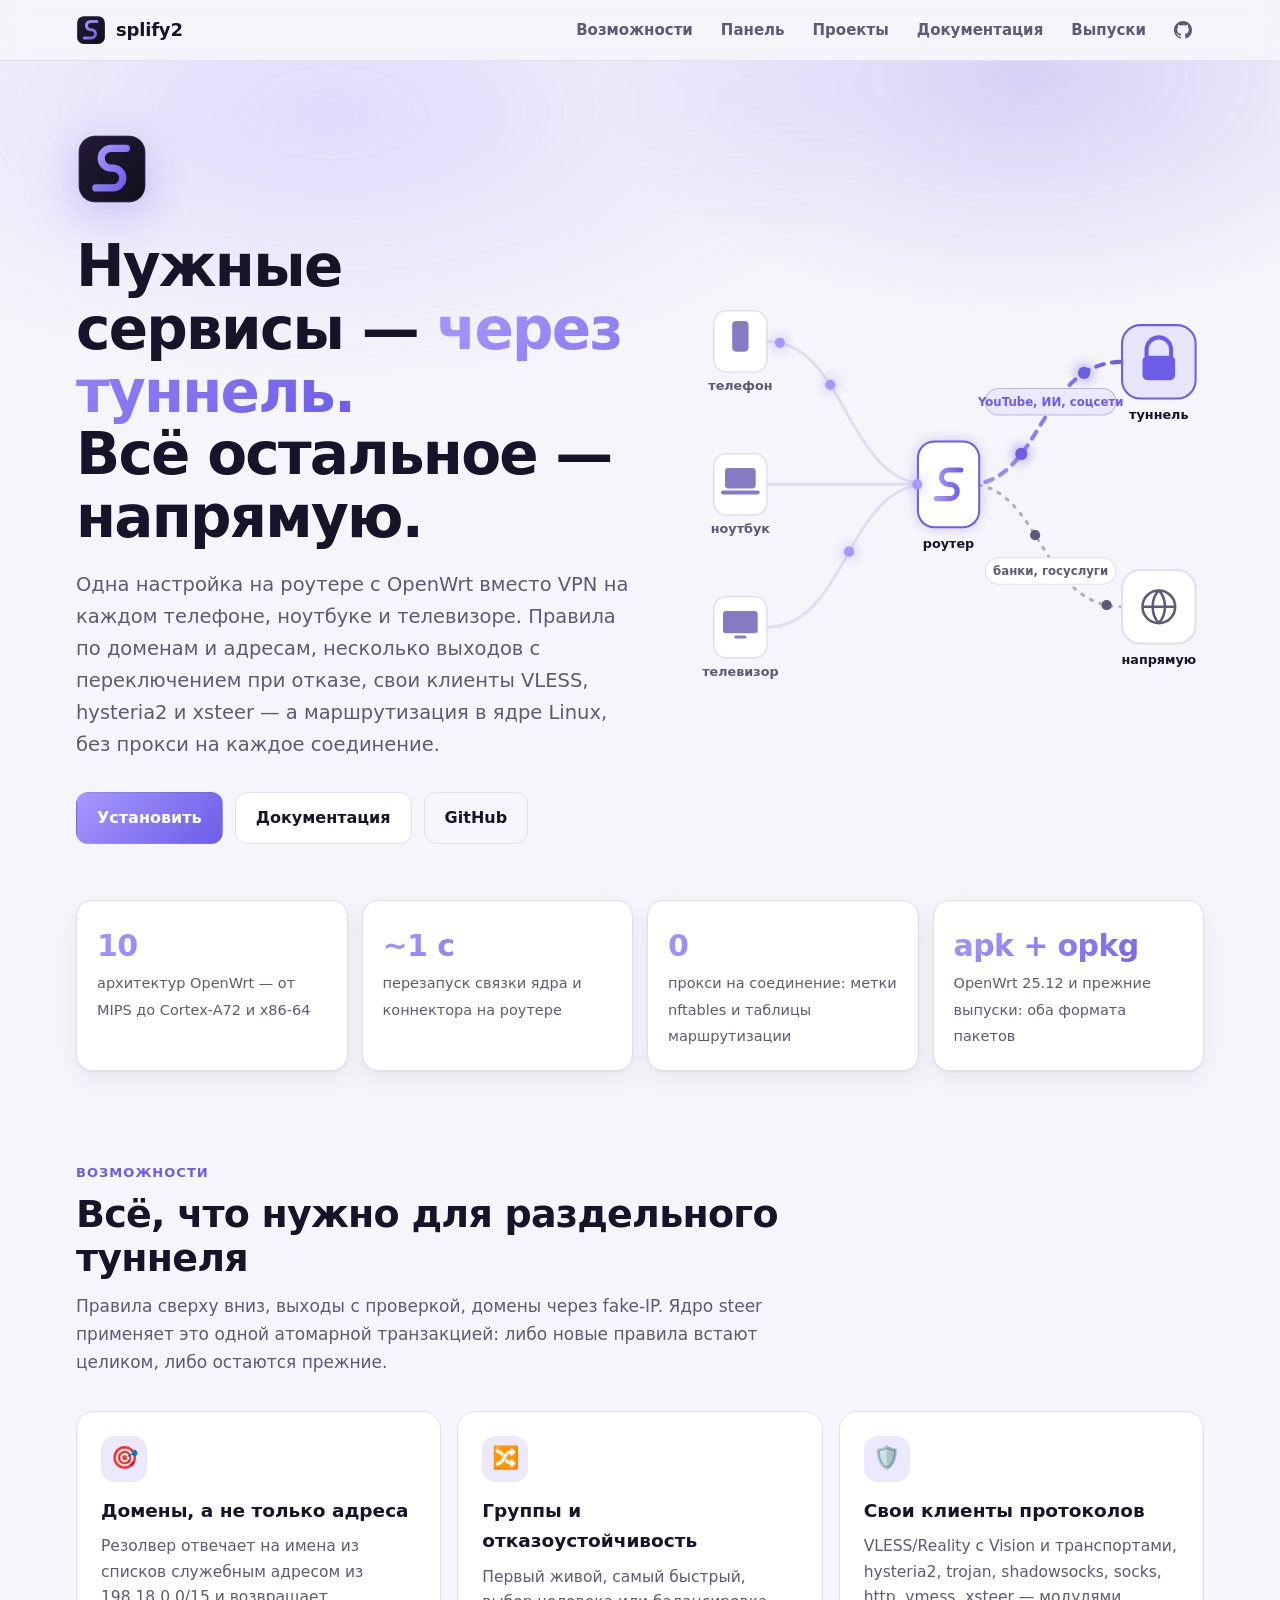
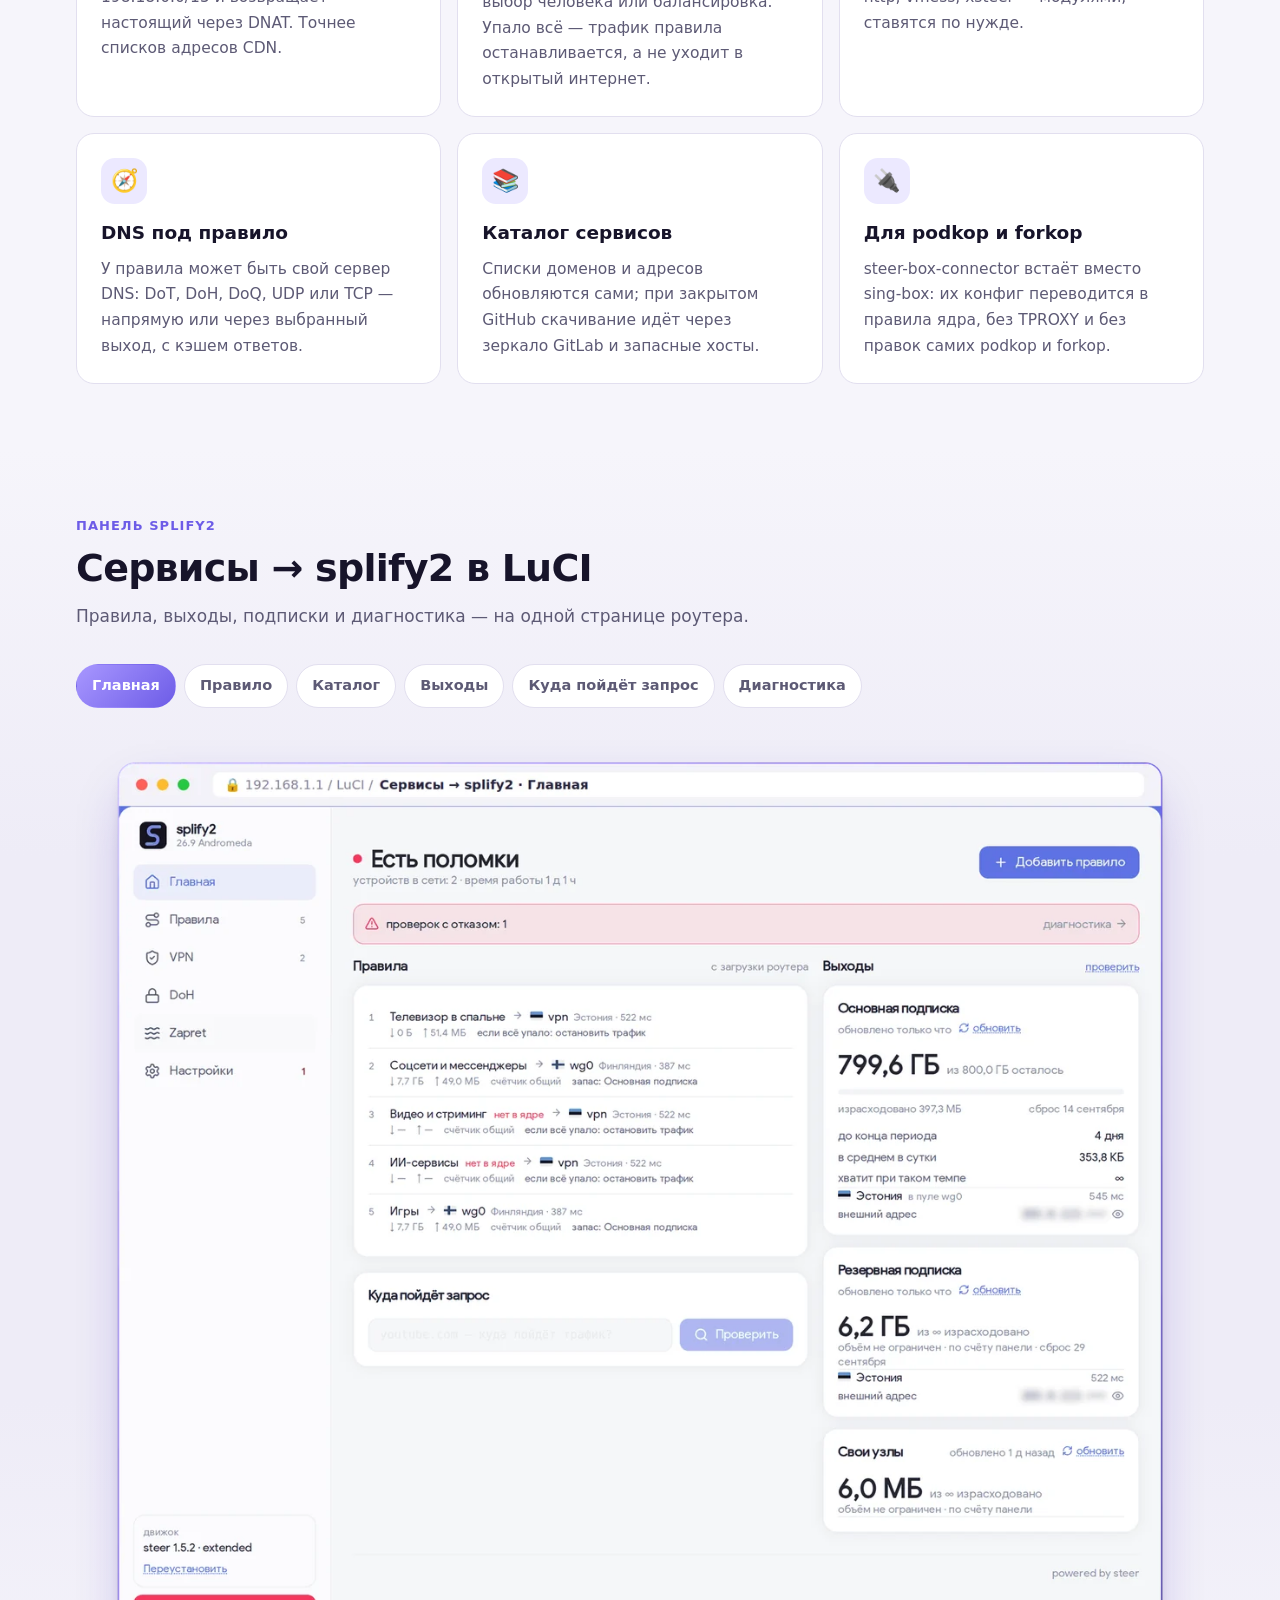
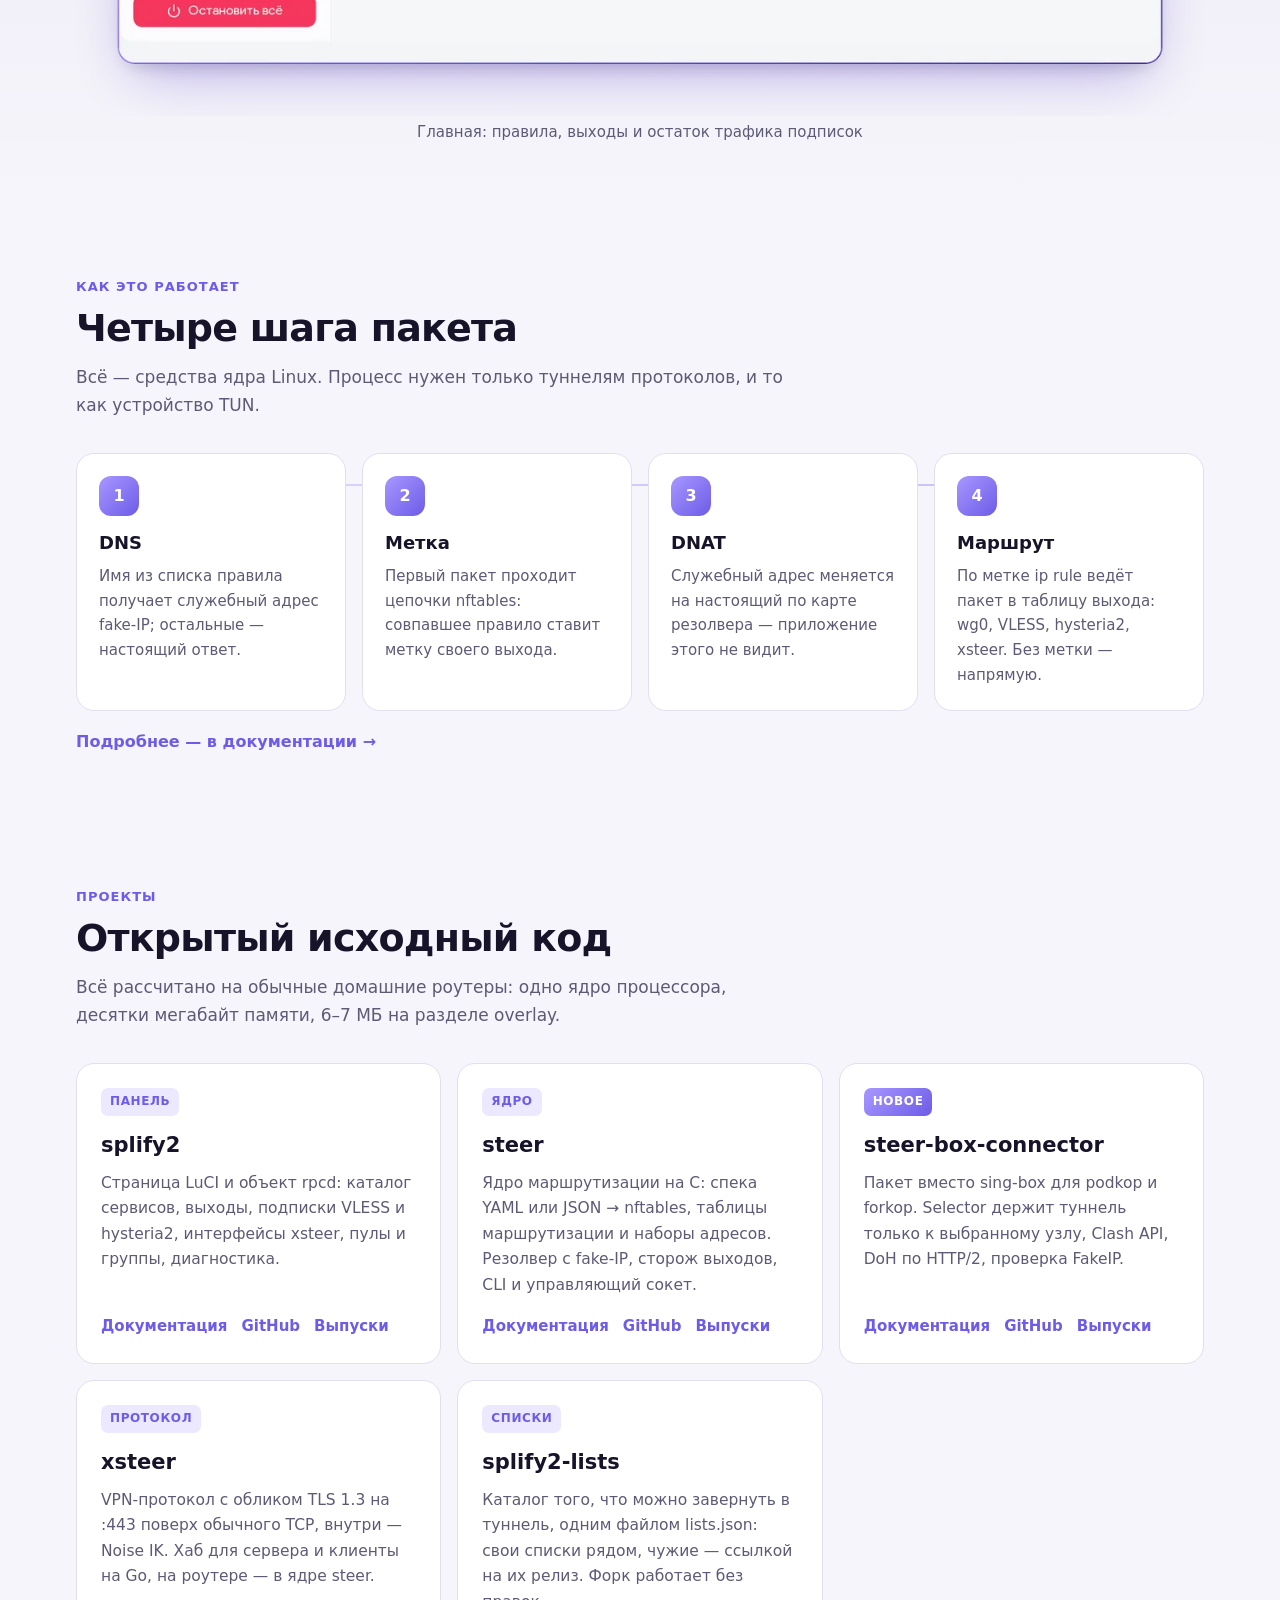
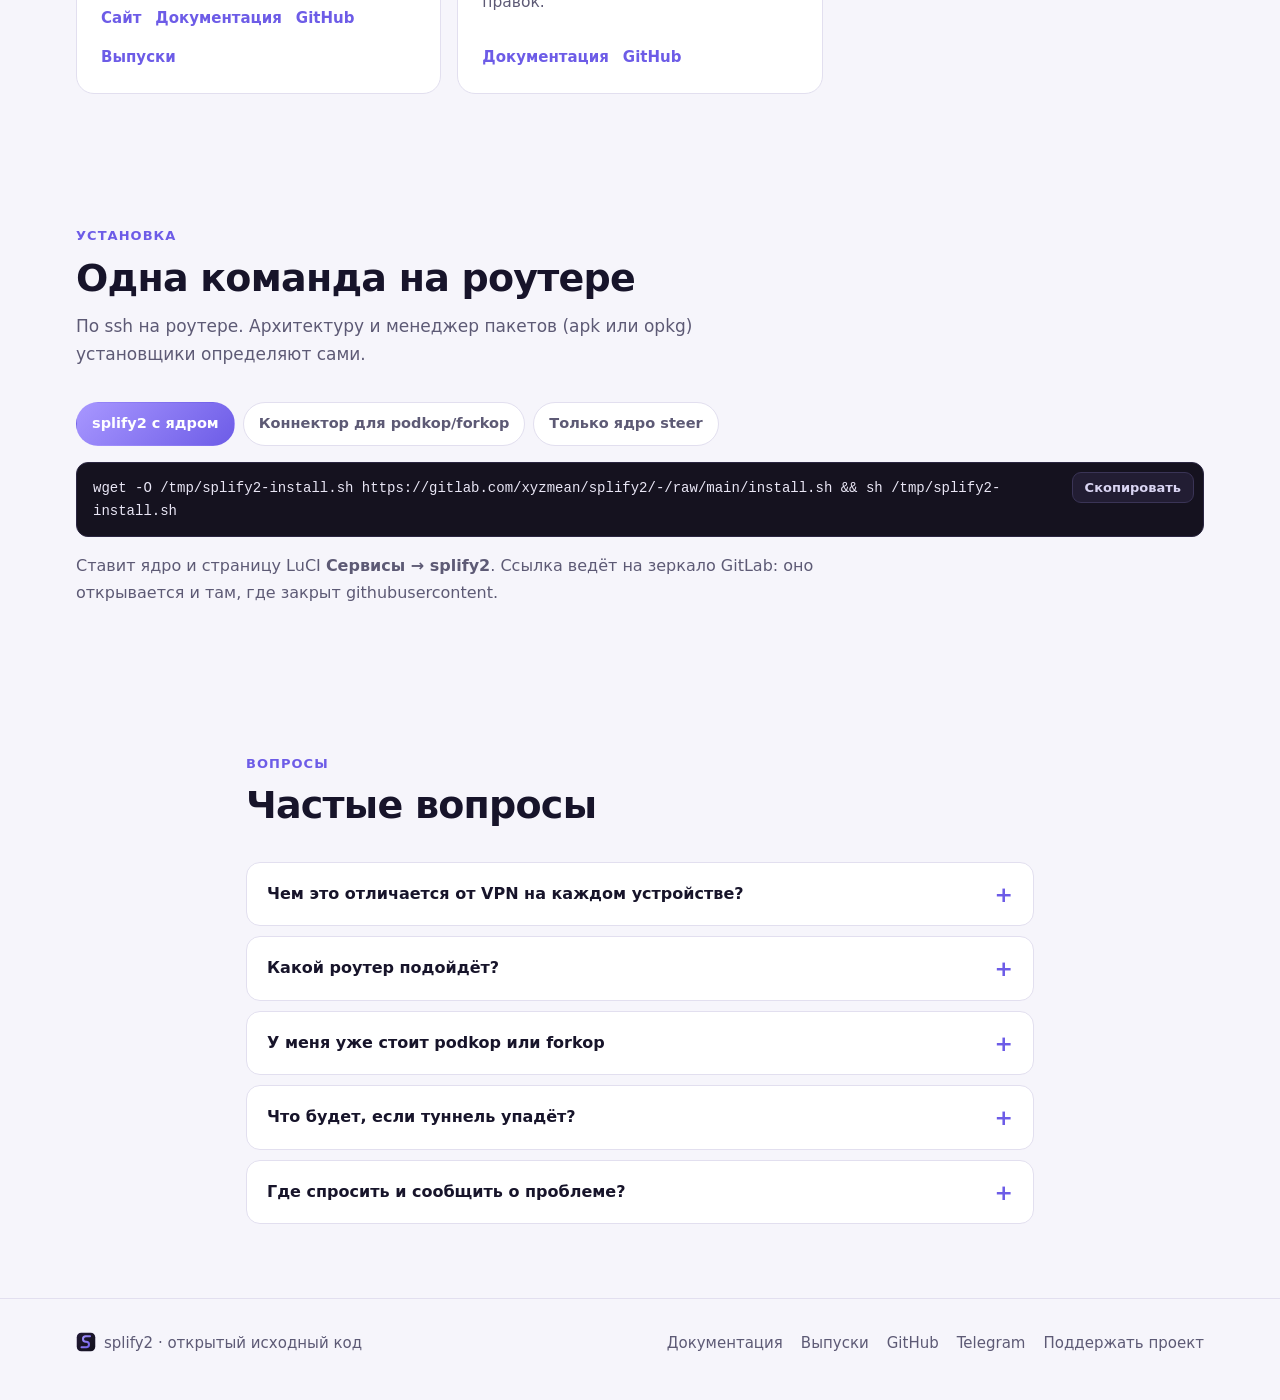
==== index.html @ 1d5ef905 "Раздел /releases: выпуски из splify2/releases и копия version.json - build.py собирает releases/inde" ====
<!doctype html>
<html lang="ru">
<head>
<meta charset="utf-8">
<meta name="viewport" content="width=device-width, initial-scale=1">
<title>splify2 — маршрутизация по правилам для OpenWrt</title>
<meta name="description" content="Выбранные сервисы — через туннель на всех устройствах сети, остальное — напрямую. Панель splify2, ядро steer, коннектор для podkop и forkop, протокол xsteer.">
<meta property="og:title" content="splify2 — маршрутизация по правилам для OpenWrt">
<meta property="og:description" content="Нужные сервисы — через туннель. Всё остальное — напрямую. Одна настройка на роутере вместо VPN на каждом устройстве.">
<meta property="og:image" content="https://splify2.github.io/assets/img/shots/home-dark.png">
<link rel="icon" href="/assets/img/logo.svg" type="image/svg+xml">
<link rel="stylesheet" href="/assets/site.css">
<link rel="stylesheet" href="/assets/home.css">
</head>
<body>
<header class="top"><div class="wrap">
  <a class="brand" href="/"><img src="/assets/img/logo.svg" alt="">splify2</a>
  <nav>
    <a class="opt" href="#features">Возможности</a>
    <a class="opt" href="#shots">Панель</a>
    <a class="opt" href="#projects">Проекты</a>
    <a href="/docs/">Документация</a>
    <a href="/releases/">Выпуски</a>
    <a class="gh" href="https://github.com/splify2" aria-label="GitHub"><svg viewBox="0 0 16 16"><path d="M8 0C3.58 0 0 3.58 0 8c0 3.54 2.29 6.53 5.47 7.59.4.07.55-.17.55-.38 0-.19-.01-.82-.01-1.49-2.01.37-2.53-.49-2.69-.94-.09-.23-.48-.94-.82-1.13-.28-.15-.68-.52-.01-.53.63-.01 1.08.58 1.23.82.72 1.21 1.87.87 2.33.66.07-.52.28-.87.51-1.07-1.78-.2-3.64-.89-3.64-3.95 0-.87.31-1.59.82-2.15-.08-.2-.36-1.02.08-2.12 0 0 .67-.21 2.2.82.64-.18 1.32-.27 2-.27.68 0 1.36.09 2 .27 1.53-1.04 2.2-.82 2.2-.82.44 1.1.16 1.92.08 2.12.51.56.82 1.27.82 2.15 0 3.07-1.87 3.75-3.65 3.95.29.25.54.73.54 1.48 0 1.07-.01 1.93-.01 2.2 0 .21.15.46.55.38A8.013 8.013 0 0016 8c0-4.42-3.58-8-8-8z"/></svg></a>
  </nav>
</div></header>

<main>
<section class="hero">
  <div class="glow" aria-hidden="true"></div>
  <div class="wrap hero-grid">
    <div class="hero-text">
      <svg class="logo-draw" viewBox="0 0 160 160" aria-hidden="true">
        <defs>
          <linearGradient id="hg" x1="0" y1="0" x2="1" y2="1"><stop offset="0" stop-color="#221a35"/><stop offset="1" stop-color="#12101b"/></linearGradient>
          <linearGradient id="hs" x1="0" y1="0" x2="1" y2="1"><stop offset="0" stop-color="#a897ff"/><stop offset="1" stop-color="#6d5ce7"/></linearGradient>
        </defs>
        <rect x="6" y="6" width="148" height="148" rx="36" fill="url(#hg)"/>
        <rect x="6.75" y="6.75" width="146.5" height="146.5" rx="35.25" fill="none" stroke="#8b7cf6" stroke-opacity=".28" stroke-width="1.5"/>
        <path class="s" d="M112 34 H78 a22 22 0 0 0 0 44 h4 a22 22 0 0 1 0 44 H44" stroke="url(#hs)" stroke-width="16" fill="none" stroke-linecap="round"/>
      </svg>
      <h1>Нужные сервисы&nbsp;— <span class="grad">через туннель.</span><br>Всё остальное&nbsp;— напрямую.</h1>
      <p class="lead">Одна настройка на роутере с OpenWrt вместо VPN на каждом телефоне, ноутбуке и телевизоре. Правила по доменам и адресам, несколько выходов с переключением при отказе, свои клиенты VLESS, hysteria2 и xsteer — а маршрутизация в ядре Linux, без прокси на каждое соединение.</p>
      <div class="cta">
        <a class="btn primary" href="#install">Установить</a>
        <a class="btn" href="/docs/">Документация</a>
        <a class="btn ghost" href="https://github.com/splify2">GitHub</a>
      </div>
    </div>

    <div class="net" aria-label="Схема: устройства сети, роутер, туннель для выбранных сервисов и прямой путь для остальных">
      <svg viewBox="0 0 520 420" role="img">
        <defs>
          <linearGradient id="tun" x1="0" x2="1"><stop offset="0" stop-color="#a897ff"/><stop offset="1" stop-color="#6d5ce7"/></linearGradient>
          <filter id="soft" x="-50%" y="-50%" width="200%" height="200%"><feGaussianBlur stdDeviation="6"/></filter>
        </defs>
        <path id="p1" class="wire" d="M92 70 C 170 70, 170 210, 250 210"/>
        <path id="p2" class="wire" d="M92 210 L 250 210"/>
        <path id="p3" class="wire" d="M92 350 C 170 350, 170 210, 250 210"/>
        <path id="pt" class="wire tunnel" d="M290 210 C 360 210, 360 90, 440 90"/>
        <path id="pd" class="wire direct" d="M290 210 C 360 210, 360 330, 440 330"/>
        <g class="dev" transform="translate(40 40)"><rect width="52" height="60" rx="12"/><rect x="18" y="10" width="16" height="30" rx="4" class="ico"/><text x="26" y="78">телефон</text></g>
        <g class="dev" transform="translate(40 180)"><rect width="52" height="60" rx="12"/><rect x="11" y="14" width="30" height="20" rx="3" class="ico"/><rect x="7" y="36" width="38" height="4" rx="2" class="ico"/><text x="26" y="78">ноутбук</text></g>
        <g class="dev" transform="translate(40 320)"><rect width="52" height="60" rx="12"/><rect x="9" y="14" width="34" height="22" rx="3" class="ico"/><rect x="20" y="38" width="12" height="3" rx="1.5" class="ico"/><text x="26" y="78">телевизор</text></g>
        <g transform="translate(240 168)">
          <rect class="router-glow" width="60" height="84" rx="16" filter="url(#soft)"/>
          <rect class="router" width="60" height="84" rx="16"/>
          <path d="M42 22 H30 a7 7 0 0 0 0 14 h1.5 a7 7 0 0 1 0 14 H18" stroke="url(#tun)" stroke-width="5" fill="none" stroke-linecap="round" transform="translate(0 6)"/>
          <text x="30" y="104" class="lbl">роутер</text>
        </g>
        <g transform="translate(440 54)"><rect class="dst tunnel" width="72" height="72" rx="18"/><path d="M24 30 v-6 a12 12 0 0 1 24 0 v6" class="lock"/><rect x="20" y="30" width="32" height="24" rx="5" class="lockb"/><text x="36" y="92" class="lbl">туннель</text></g>
        <g transform="translate(440 294)"><rect class="dst direct" width="72" height="72" rx="18"/><circle cx="36" cy="36" r="16" class="globe"/><path d="M20 36 H52 M36 20 C 28 28, 28 44, 36 52 M36 20 C 44 28, 44 44, 36 52" class="globe"/><text x="36" y="92" class="lbl">напрямую</text></g>
        <circle r="5" class="pk in"><animateMotion dur="2.6s" repeatCount="indefinite" begin="0s"><mpath href="#p1"/></animateMotion></circle>
        <circle r="5" class="pk in"><animateMotion dur="2.2s" repeatCount="indefinite" begin=".7s"><mpath href="#p2"/></animateMotion></circle>
        <circle r="5" class="pk in"><animateMotion dur="2.8s" repeatCount="indefinite" begin="1.3s"><mpath href="#p3"/></animateMotion></circle>
        <circle r="5" class="pk in"><animateMotion dur="2.4s" repeatCount="indefinite" begin="1.9s"><mpath href="#p1"/></animateMotion></circle>
        <circle r="6" class="pk t"><animateMotion dur="1.8s" repeatCount="indefinite" begin=".4s"><mpath href="#pt"/></animateMotion></circle>
        <circle r="6" class="pk t"><animateMotion dur="1.8s" repeatCount="indefinite" begin="1.3s"><mpath href="#pt"/></animateMotion></circle>
        <circle r="5" class="pk d"><animateMotion dur="2s" repeatCount="indefinite" begin=".9s"><mpath href="#pd"/></animateMotion></circle>
        <circle r="5" class="pk d"><animateMotion dur="2s" repeatCount="indefinite" begin="1.9s"><mpath href="#pd"/></animateMotion></circle>
        <g class="chip" transform="translate(306 116)"><rect width="128" height="26" rx="13"/><text x="64" y="17">YouTube, ИИ, соцсети</text></g>
        <g class="chip muted" transform="translate(306 282)"><rect width="128" height="26" rx="13"/><text x="64" y="17">банки, госуслуги</text></g>
      </svg>
    </div>
  </div>
</section>

<section class="stats reveal"><div class="wrap stats-grid">
  <div><b>10</b><span>архитектур OpenWrt — от MIPS до Cortex-A72 и x86-64</span></div>
  <div><b>~1&nbsp;с</b><span>перезапуск связки ядра и коннектора на роутере</span></div>
  <div><b>0</b><span>прокси на соединение: метки nftables и таблицы маршрутизации</span></div>
  <div><b>apk + opkg</b><span>OpenWrt 25.12 и прежние выпуски: оба формата пакетов</span></div>
</div></section>

<section id="features" class="features"><div class="wrap">
  <div class="sec-head reveal"><span class="kicker">Возможности</span><h2>Всё, что нужно для раздельного туннеля</h2><p>Правила сверху вниз, выходы с проверкой, домены через fake-IP. Ядро steer применяет это одной атомарной транзакцией: либо новые правила встают целиком, либо остаются прежние.</p></div>
  <div class="fgrid">
    <div class="f reveal"><div class="fi">🎯</div><h3>Домены, а не только адреса</h3><p>Резолвер отвечает на имена из списков служебным адресом из 198.18.0.0/15 и возвращает настоящий через DNAT. Точнее списков адресов CDN.</p></div>
    <div class="f reveal"><div class="fi">🔀</div><h3>Группы и отказоустойчивость</h3><p>Первый живой, самый быстрый, выбор человека или балансировка. Упало всё — трафик правила останавливается, а не уходит в открытый интернет.</p></div>
    <div class="f reveal"><div class="fi">🛡️</div><h3>Свои клиенты протоколов</h3><p>VLESS/Reality с Vision и транспортами, hysteria2, trojan, shadowsocks, socks, http, vmess, xsteer — модулями, ставятся по нужде.</p></div>
    <div class="f reveal"><div class="fi">🧭</div><h3>DNS под правило</h3><p>У правила может быть свой сервер DNS: DoT, DoH, DoQ, UDP или TCP — напрямую или через выбранный выход, с кэшем ответов.</p></div>
    <div class="f reveal"><div class="fi">📚</div><h3>Каталог сервисов</h3><p>Списки доменов и адресов обновляются сами; при закрытом GitHub скачивание идёт через зеркало GitLab и запасные хосты.</p></div>
    <div class="f reveal"><div class="fi">🔌</div><h3>Для podkop и forkop</h3><p>steer-box-connector встаёт вместо sing-box: их конфиг переводится в правила ядра, без TPROXY и без правок самих podkop и forkop.</p></div>
  </div>
</div></section>

<section id="shots" class="shots"><div class="wrap">
  <div class="sec-head reveal"><span class="kicker">Панель splify2</span><h2>Сервисы → splify2 в LuCI</h2><p>Правила, выходы, подписки и диагностика — на одной странице роутера.</p></div>
  <div class="tabs reveal" role="tablist">
    <button role="tab" data-shot="home" data-cap="Главная: правила, выходы и остаток трафика подписок" class="on">Главная</button>
    <button role="tab" data-shot="editor" data-cap="Правило: сервисы из каталога, кого касается и куда">Правило</button>
    <button role="tab" data-shot="catalog" data-cap="Каталог: списки сервисов и где они используются">Каталог</button>
    <button role="tab" data-shot="vpn" data-cap="VPN: свои туннели, подписки VLESS, xsteer и выходы">Выходы</button>
    <button role="tab" data-shot="explain" data-cap="Куда пойдёт запрос: правило и выход для имени">Куда пойдёт запрос</button>
    <button role="tab" data-shot="diag" data-cap="Диагностика: проверки ядра, выходов и DNS, журнал">Диагностика</button>
  </div>
  <div class="framed reveal">
    <picture>
      <source id="shot-dark" srcset="/assets/img/framed/home-dark.webp" media="(prefers-color-scheme: dark)">
      <img id="shot-img" src="/assets/img/framed/home-light.webp" alt="Главная страница splify2" width="1300" height="1141">
    </picture>
    <p class="cap" id="shot-cap">Главная: правила, выходы и остаток трафика подписок</p>
  </div>
</div></section>

<section class="how"><div class="wrap">
  <div class="sec-head reveal"><span class="kicker">Как это работает</span><h2>Четыре шага пакета</h2><p>Всё — средства ядра Linux. Процесс нужен только туннелям протоколов, и то как устройство TUN.</p></div>
  <ol class="steps">
    <li class="reveal"><span class="n">1</span><h3>DNS</h3><p>Имя из списка правила получает служебный адрес fake-IP; остальные — настоящий ответ.</p></li>
    <li class="reveal"><span class="n">2</span><h3>Метка</h3><p>Первый пакет проходит цепочки nftables: совпавшее правило ставит метку своего выхода.</p></li>
    <li class="reveal"><span class="n">3</span><h3>DNAT</h3><p>Служебный адрес меняется на настоящий по карте резолвера — приложение этого не видит.</p></li>
    <li class="reveal"><span class="n">4</span><h3>Маршрут</h3><p>По метке ip rule ведёт пакет в таблицу выхода: wg0, VLESS, hysteria2, xsteer. Без метки — напрямую.</p></li>
  </ol>
  <div class="more reveal"><a href="/docs/how-it-works/">Подробнее — в документации →</a></div>
</div></section>

<section id="projects" class="projects"><div class="wrap">
  <div class="sec-head reveal"><span class="kicker">Проекты</span><h2>Открытый исходный код</h2><p>Всё рассчитано на обычные домашние роутеры: одно ядро процессора, десятки мегабайт памяти, 6–7 МБ на разделе overlay.</p></div>
  <div class="pgrid">
    <article class="p reveal" id="splify2"><span class="tag">Панель</span><h3>splify2</h3><p>Страница LuCI и объект rpcd: каталог сервисов, выходы, подписки VLESS и hysteria2, интерфейсы xsteer, пулы и группы, диагностика.</p><div class="links"><a href="/docs/splify2/">Документация</a><a href="https://github.com/splify2/splify2">GitHub</a><a href="/releases/#splify2">Выпуски</a></div></article>
    <article class="p reveal" id="steer"><span class="tag">Ядро</span><h3>steer</h3><p>Ядро маршрутизации на C: спека YAML или JSON → nftables, таблицы маршрутизации и наборы адресов. Резолвер с fake-IP, сторож выходов, CLI и управляющий сокет.</p><div class="links"><a href="/docs/steer/">Документация</a><a href="https://github.com/splify2/steer">GitHub</a><a href="/releases/#steer">Выпуски</a></div></article>
    <article class="p reveal" id="steer-box-connector"><span class="tag new">Новое</span><h3>steer-box-connector</h3><p>Пакет вместо sing-box для podkop и forkop. Selector держит туннель только к выбранному узлу, Clash API, DoH по HTTP/2, проверка FakeIP.</p><div class="links"><a href="/docs/connector/">Документация</a><a href="https://github.com/splify2/steer-box-connector">GitHub</a><a href="/releases/#steer-box-connector">Выпуски</a></div></article>
    <article class="p reveal" id="xsteer"><span class="tag">Протокол</span><h3>xsteer</h3><p>VPN-протокол с обликом TLS 1.3 на :443 поверх обычного TCP, внутри — Noise IK. Хаб для сервера и клиенты на Go, на роутере — в ядре steer.</p><div class="links"><a href="https://splify2.github.io/xsteer/">Сайт</a><a href="/docs/xsteer/">Документация</a><a href="https://github.com/splify2/xsteer">GitHub</a><a href="/releases/#xsteer">Выпуски</a></div></article>
    <article class="p reveal" id="splify2-lists"><span class="tag">Списки</span><h3>splify2-lists</h3><p>Каталог того, что можно завернуть в туннель, одним файлом lists.json: свои списки рядом, чужие — ссылкой на их релиз. Форк работает без правок.</p><div class="links"><a href="/docs/lists/">Документация</a><a href="https://github.com/splify2/splify2-lists">GitHub</a></div></article>
  </div>
</div></section>

<section id="install" class="install"><div class="wrap">
  <div class="sec-head reveal"><span class="kicker">Установка</span><h2>Одна команда на роутере</h2><p>По ssh на роутере. Архитектуру и менеджер пакетов (apk или opkg) установщики определяют сами.</p></div>
  <div class="itabs reveal" role="tablist">
    <button class="on" data-i="i1">splify2 с ядром</button>
    <button data-i="i2">Коннектор для podkop/forkop</button>
    <button data-i="i3">Только ядро steer</button>
  </div>
  <div class="ipanes reveal">
    <div class="ipane on" id="i1">
      <div class="code"><pre><code>wget -O /tmp/splify2-install.sh https://gitlab.com/xyzmean/splify2/-/raw/main/install.sh &amp;&amp; sh /tmp/splify2-install.sh</code></pre><button class="cp">Скопировать</button></div>
      <p>Ставит ядро и страницу LuCI <b>Сервисы → splify2</b>. Ссылка ведёт на зеркало GitLab: оно открывается и там, где закрыт githubusercontent.</p>
    </div>
    <div class="ipane" id="i2">
      <div class="code"><pre><code>tar -xzf steer-box-connector-test-&lt;версия&gt;.tar.gz
cd steer-box-connector-test-&lt;версия&gt;
sh install.sh</code></pre><button class="cp">Скопировать</button></div>
      <p>Тестовый набор — на странице <a href="/releases/#steer-box-connector">выпусков</a>: пакеты коннектора и ядра той же версии. Обычный sing-box заменяется коннектором, podkop или forkop на время установки останавливаются и запускаются снова.</p>
    </div>
    <div class="ipane" id="i3">
      <div class="code"><pre><code>apk add --allow-untrusted ./steer-core-&lt;версия&gt;-1_&lt;арх&gt;.apk ./steer-vless-&lt;версия&gt;-1_&lt;арх&gt;.apk</code></pre><button class="cp">Скопировать</button></div>
      <p>Пакеты — со страницы <a href="/releases/#steer">выпусков</a>; на opkg — <code>opkg install</code> тех же файлов .ipk. Спека — <code>/etc/steer/spec.yaml</code>, дальше <code>steer apply</code>. <a href="/docs/quickstart/">Быстрый старт →</a></p>
    </div>
  </div>
</div></section>

<section class="faq"><div class="wrap narrow">
  <div class="sec-head reveal"><span class="kicker">Вопросы</span><h2>Частые вопросы</h2></div>
  <details class="reveal"><summary>Чем это отличается от VPN на каждом устройстве?</summary><p>Правила живут на роутере и действуют на все устройства сети — телевизоры, приставки, гостевые телефоны. В туннель уходят только выбранные сервисы, остальное идёт напрямую с обычной скоростью.</p></details>
  <details class="reveal"><summary>Какой роутер подойдёт?</summary><p>Любой с OpenWrt на одной из поддерживаемых архитектур: MIPS 24Kc, ARM Cortex-A7 и Cortex-A9, AArch64 (Cortex-A53, Cortex-A72, generic), x86-64. Ядро steer написано под слабые роутеры: одно ядро процессора и десятки мегабайт памяти.</p></details>
  <details class="reveal"><summary>У меня уже стоит podkop или forkop</summary><p>Их можно оставить: <a href="/docs/connector/">steer-box-connector</a> встаёт вместо пакета sing-box, а podkop и forkop продолжают писать свой конфиг и показывать свою страницу.</p></details>
  <details class="reveal"><summary>Что будет, если туннель упадёт?</summary><p>Сторож переключит трафик на следующий живой выход группы. Если не работает ничего, по умолчанию трафик правила останавливается — так он не уходит в открытый интернет. Можно выбрать «пустить напрямую».</p></details>
  <details class="reveal"><summary>Где спросить и сообщить о проблеме?</summary><p>Чат поддержки — <a href="https://t.me/ssplify">t.me/ssplify</a>; ошибки — в обращениях на GitHub нужного проекта, шаблон подскажет, что приложить.</p></details>
</div></section>
</main>

<footer class="foot"><div class="wrap">
  <span><img src="/assets/img/logo.svg" alt="" width="20" height="20" style="vertical-align:-4px;margin-right:8px">splify2 · открытый исходный код</span>
  <nav><a href="/docs/">Документация</a><a href="/releases/">Выпуски</a><a href="https://github.com/splify2">GitHub</a><a href="https://t.me/ssplify">Telegram</a><a href="https://pay.cloudtips.ru/p/fb925110">Поддержать проект</a></nav>
</div></footer>
<script src="/assets/home.js" defer></script>
</body>
</html>
---- assets/site.css ----
/* Общий стиль splify2.github.io: главная и документация. Палитра — из логотипа splify2. */
:root {
  --bg: #f6f5fb; --bg2: #eeecf7; --surface: #ffffff; --text: #17142a; --muted: #5d5a75; --line: #e2dfef;
  --accent: #6d5ce7; --accent2: #a897ff; --accent-soft: #ece9ff; --code: #f1eff9; --ok: #1f9d6b; --warn: #c2410c;
  --shadow: 0 1px 2px rgba(20, 15, 50, .06), 0 8px 24px rgba(20, 15, 50, .06);
  --grad: linear-gradient(135deg, #a897ff 0%, #6d5ce7 100%);
  --mono: ui-monospace, SFMono-Regular, Menlo, Consolas, "Liberation Mono", monospace;
}
@media (prefers-color-scheme: dark) {
  :root { --bg: #0f0d17; --bg2: #151221; --surface: #1a1628; --text: #ebe8f6; --muted: #a29fbb; --line: #2a2540;
          --accent: #a897ff; --accent2: #c9bfff; --accent-soft: #241e3d; --code: #1e1a2e; --ok: #4fd6a0; --warn: #fb923c;
          --shadow: 0 1px 2px rgba(0,0,0,.4), 0 12px 32px rgba(0,0,0,.35); }
}
* { box-sizing: border-box; }
html { scroll-behavior: smooth; -webkit-text-size-adjust: 100%; }
body { margin: 0; background: var(--bg); color: var(--text);
  font: 16px/1.65 Inter, system-ui, -apple-system, "Segoe UI", Roboto, "Helvetica Neue", Arial, sans-serif; }
a { color: var(--accent); text-decoration: none; }
a:hover { text-decoration: underline; }
img { max-width: 100%; }
code { font: .9em var(--mono); background: var(--code); padding: .1em .4em; border-radius: 6px; }
pre { background: var(--code); border: 1px solid var(--line); border-radius: 12px; padding: 14px 16px; overflow-x: auto;
  font: 13.5px/1.6 var(--mono); white-space: pre; }
pre code { background: none; padding: 0; font-size: inherit; }
.wrap { max-width: 1160px; margin: 0 auto; padding: 0 16px; }

/* ---- шапка ---- */
.top { position: sticky; top: 0; z-index: 20; border-bottom: 1px solid var(--line);
  background: color-mix(in srgb, var(--bg) 82%, transparent); backdrop-filter: saturate(1.4) blur(12px); }
.top .wrap { display: flex; align-items: center; gap: 16px; height: 60px; }
.brand { display: flex; align-items: center; gap: 10px; color: var(--text); font-weight: 750; font-size: 18px; letter-spacing: -.01em; }
.brand:hover { text-decoration: none; }
.brand img { width: 30px; height: 30px; }
.top nav { margin-left: auto; display: flex; align-items: center; gap: 4px; }
.top nav a { color: var(--muted); padding: 8px 12px; border-radius: 8px; font-size: 15px; font-weight: 550; }
.top nav a:hover, .top nav a.on { color: var(--text); background: var(--accent-soft); text-decoration: none; }
.gh { display: inline-flex; align-items: center; gap: 6px; }
.gh svg { width: 18px; height: 18px; fill: currentColor; }
@media (max-width: 680px) { .top nav a.opt { display: none; } .top nav a { padding: 8px 9px; } }

/* ---- кнопки ---- */
.btn { display: inline-flex; align-items: center; gap: 8px; padding: 12px 20px; border-radius: 12px; font-weight: 650;
  border: 1px solid var(--line); color: var(--text); background: var(--surface); transition: transform .15s, box-shadow .15s; }
.btn:hover { text-decoration: none; transform: translateY(-1px); box-shadow: var(--shadow); }
.btn.primary { background: var(--grad); color: #fff; border-color: transparent; }

/* ---- подвал ---- */
footer.foot { border-top: 1px solid var(--line); padding: 32px 0 44px; color: var(--muted); font-size: 15px; }
footer.foot .wrap { display: flex; flex-wrap: wrap; gap: 16px 28px; justify-content: space-between; align-items: center; }
footer.foot nav { display: flex; flex-wrap: wrap; gap: 18px; }
footer.foot a { color: var(--muted); }
footer.foot a:hover { color: var(--text); }

/* ---- подсветка кода (pygments, класс hl) ---- */
.hl .c, .hl .c1, .hl .cm, .hl .ch { color: #8a86a3; font-style: italic; }
.hl .k, .hl .kd, .hl .kn, .hl .nt { color: #7c5cf0; }
.hl .s, .hl .s1, .hl .s2, .hl .sh { color: #13896a; }
.hl .m, .hl .mi, .hl .mf, .hl .kc { color: #c2410c; }
.hl .nb, .hl .nf, .hl .na { color: #2563eb; }
@media (prefers-color-scheme: dark) {
  .hl .k, .hl .kd, .hl .kn, .hl .nt { color: #b9a8ff; }
  .hl .s, .hl .s1, .hl .s2, .hl .sh { color: #5ee0b0; }
  .hl .m, .hl .mi, .hl .mf, .hl .kc { color: #fdba74; }
  .hl .nb, .hl .nf, .hl .na { color: #93c5fd; }
}
@media (prefers-reduced-motion: reduce) { * { animation: none !important; transition: none !important; scroll-behavior: auto !important; } }
---- assets/home.css ----
/* Главная: первый экран со схемой сети, разделы, витрина панели. */
.hero { position: relative; overflow: hidden; padding: 72px 0 56px; }
.glow { position: absolute; inset: -30% -10% auto; height: 760px; pointer-events: none;
  background: radial-gradient(50% 50% at 30% 40%, color-mix(in srgb, var(--accent2) 30%, transparent), transparent 70%),
              radial-gradient(40% 45% at 75% 35%, color-mix(in srgb, var(--accent) 26%, transparent), transparent 70%);
  filter: blur(10px); animation: drift 14s ease-in-out infinite alternate; opacity: .9; }
@keyframes drift { from { transform: translate3d(-2%, 0, 0) scale(1); } to { transform: translate3d(3%, 4%, 0) scale(1.06); } }
.hero-grid { position: relative; display: grid; grid-template-columns: 1.05fr 1fr; gap: 40px; align-items: center; }
.logo-draw { width: 72px; height: 72px; margin-bottom: 22px; filter: drop-shadow(0 10px 24px rgba(109, 92, 231, .35)); }
.logo-draw .s { stroke-dasharray: 260; stroke-dashoffset: 260; animation: draw 1.6s .2s cubic-bezier(.65, 0, .35, 1) forwards; }
@keyframes draw { to { stroke-dashoffset: 0; } }
.hero h1 { font-size: clamp(34px, 5.2vw, 58px); line-height: 1.08; letter-spacing: -.03em; margin: 0 0 20px; font-weight: 800;
  animation: up .7s .1s both; }
.grad { background: var(--grad); -webkit-background-clip: text; background-clip: text; color: transparent; }
.lead { font-size: clamp(17px, 2vw, 19.5px); color: var(--muted); max-width: 600px; margin: 0 0 30px; animation: up .7s .25s both; }
.cta { display: flex; flex-wrap: wrap; gap: 12px; animation: up .7s .4s both; }
.btn.ghost { background: transparent; }
@keyframes up { from { opacity: 0; transform: translateY(16px); } to { opacity: 1; transform: none; } }

.net { animation: up .9s .3s both; }
.net svg { width: 100%; height: auto; overflow: visible; }
.net text { font: 600 12.5px Inter, system-ui, sans-serif; fill: var(--muted); text-anchor: middle; }
.net .wire { fill: none; stroke: var(--line); stroke-width: 3; stroke-linecap: round; }
.net .wire.tunnel { stroke: url(#tun); stroke-width: 4; stroke-dasharray: 8 8; animation: flow 1.2s linear infinite; }
.net .wire.direct { stroke: color-mix(in srgb, var(--muted) 45%, transparent); stroke-dasharray: 2 8; }
@keyframes flow { to { stroke-dashoffset: -32; } }
.net .dev rect:first-child { fill: var(--surface); stroke: var(--line); stroke-width: 1.5; }
.net .dev .ico { fill: color-mix(in srgb, var(--accent) 55%, var(--muted)); opacity: .8; }
.net .router { fill: var(--surface); stroke: var(--accent); stroke-width: 2; }
.net .router-glow { fill: var(--accent); opacity: .35; animation: pulse 2.4s ease-in-out infinite; transform-origin: 30px 42px; }
@keyframes pulse { 50% { opacity: .12; transform: scale(1.15); } }
.net .dst { stroke-width: 2; }
.net .dst.tunnel { fill: color-mix(in srgb, var(--accent) 16%, var(--surface)); stroke: var(--accent); }
.net .dst.direct { fill: var(--surface); stroke: var(--line); }
.net .lock { fill: none; stroke: var(--accent); stroke-width: 4; stroke-linecap: round; }
.net .lockb { fill: var(--accent); }
.net .globe { fill: none; stroke: var(--muted); stroke-width: 2.5; }
.net .lbl { font-weight: 700; fill: var(--text); }
.net .pk { filter: drop-shadow(0 0 6px currentColor); }
.net .pk.in { fill: var(--accent2); color: var(--accent2); }
.net .pk.t { fill: var(--accent); color: var(--accent); }
.net .pk.d { fill: var(--muted); color: transparent; }
.net .chip rect { fill: var(--accent-soft); stroke: color-mix(in srgb, var(--accent) 40%, transparent); }
.net .chip text { fill: var(--accent); font-size: 11.5px; }
.net .chip.muted rect { fill: var(--surface); stroke: var(--line); }
.net .chip.muted text { fill: var(--muted); }
@media (max-width: 900px) { .hero-grid { grid-template-columns: 1fr; } .hero { padding-top: 48px; } .net { max-width: 520px; } }

/* появление при прокрутке */
.reveal { opacity: 0; transform: translateY(22px); transition: opacity .7s ease, transform .7s cubic-bezier(.2, .7, .2, 1); }
.reveal.in { opacity: 1; transform: none; }
@media (prefers-reduced-motion: reduce) { .reveal { opacity: 1; transform: none; } .logo-draw .s { stroke-dashoffset: 0; } }

section { padding: 64px 0; }
.sec-head { max-width: 720px; margin-bottom: 34px; }
.sec-head h2 { font-size: clamp(27px, 3.6vw, 38px); line-height: 1.15; letter-spacing: -.02em; margin: 8px 0 12px; }
.sec-head p { color: var(--muted); margin: 0; font-size: 17px; }
.kicker { display: inline-block; font-size: 13px; font-weight: 700; letter-spacing: .08em; text-transform: uppercase; color: var(--accent); }
.narrow { max-width: 820px; }

.stats { padding: 0 0 24px; }
.stats-grid { display: grid; grid-template-columns: repeat(4, 1fr); gap: 14px; }
.stats-grid > div { background: var(--surface); border: 1px solid var(--line); border-radius: 16px; padding: 20px; box-shadow: var(--shadow); }
.stats-grid b { display: block; font-size: 30px; letter-spacing: -.02em; background: var(--grad); -webkit-background-clip: text; background-clip: text; color: transparent; }
.stats-grid span { color: var(--muted); font-size: 14.5px; line-height: 1.45; }
@media (max-width: 820px) { .stats-grid { grid-template-columns: repeat(2, 1fr); } }

.fgrid { display: grid; grid-template-columns: repeat(3, 1fr); gap: 16px; }
.f { background: var(--surface); border: 1px solid var(--line); border-radius: 18px; padding: 24px; transition: transform .25s, box-shadow .25s, border-color .25s; }
.f:hover { transform: translateY(-4px); box-shadow: var(--shadow); border-color: color-mix(in srgb, var(--accent) 45%, var(--line)); }
.fi { width: 46px; height: 46px; display: grid; place-items: center; font-size: 22px; border-radius: 14px; background: var(--accent-soft); margin-bottom: 14px; }
.f h3 { margin: 0 0 8px; font-size: 18.5px; }
.f p { margin: 0; color: var(--muted); font-size: 15.5px; }
.fgrid .f:nth-child(2) { transition-delay: .05s; } .fgrid .f:nth-child(3) { transition-delay: .1s; }
.fgrid .f:nth-child(5) { transition-delay: .05s; } .fgrid .f:nth-child(6) { transition-delay: .1s; }
@media (max-width: 900px) { .fgrid { grid-template-columns: repeat(2, 1fr); } }
@media (max-width: 600px) { .fgrid { grid-template-columns: 1fr; } }

.shots { background: linear-gradient(180deg, transparent, var(--bg2) 30%, var(--bg2) 70%, transparent); }
.tabs { display: flex; flex-wrap: wrap; gap: 8px; margin-bottom: 18px; }
.tabs button, .itabs button { font: inherit; font-size: 14.5px; font-weight: 600; padding: 9px 15px; border-radius: 999px; cursor: pointer;
  border: 1px solid var(--line); background: var(--surface); color: var(--muted); transition: all .2s; }
.tabs button:hover, .itabs button:hover { color: var(--text); }
.tabs button.on, .itabs button.on { background: var(--grad); color: #fff; border-color: transparent; }
.frame { border-radius: 18px; overflow: hidden; border: 1px solid var(--line); background: var(--surface); box-shadow: 0 30px 80px -20px rgba(40, 20, 120, .35); }
.frame .bar { display: flex; align-items: center; gap: 7px; padding: 12px 16px; border-bottom: 1px solid var(--line); background: var(--bg2); }
.frame .bar i { width: 11px; height: 11px; border-radius: 50%; background: var(--line); }
.frame .bar i:nth-child(1) { background: #ff5f57; } .frame .bar i:nth-child(2) { background: #febc2e; } .frame .bar i:nth-child(3) { background: #28c840; }
.frame .bar span { margin-left: 10px; font-size: 13.5px; color: var(--muted); white-space: nowrap; overflow: hidden; text-overflow: ellipsis; }
.screen img { display: block; width: 100%; height: auto; transition: opacity .35s ease; }
.screen img.fade { opacity: 0; }

.steps { list-style: none; padding: 0; margin: 0; display: grid; grid-template-columns: repeat(4, 1fr); gap: 16px; counter-reset: s; position: relative; }
.steps::before { content: ""; position: absolute; top: 31px; left: 8%; right: 8%; height: 2px; background: linear-gradient(90deg, var(--accent2), var(--accent)); opacity: .35; }
.steps li { position: relative; background: var(--surface); border: 1px solid var(--line); border-radius: 18px; padding: 22px; }
.steps .n { width: 40px; height: 40px; display: grid; place-items: center; border-radius: 12px; background: var(--grad); color: #fff; font-weight: 800; margin-bottom: 12px; }
.steps h3 { margin: 0 0 6px; font-size: 18px; }
.steps p { margin: 0; color: var(--muted); font-size: 15px; }
.steps li:nth-child(2) { transition-delay: .08s; } .steps li:nth-child(3) { transition-delay: .16s; } .steps li:nth-child(4) { transition-delay: .24s; }
.more { margin-top: 18px; font-weight: 650; }
@media (max-width: 900px) { .steps { grid-template-columns: repeat(2, 1fr); } .steps::before { display: none; } }
@media (max-width: 560px) { .steps { grid-template-columns: 1fr; } }

.pgrid { display: grid; grid-template-columns: repeat(3, 1fr); gap: 16px; }
.p { background: var(--surface); border: 1px solid var(--line); border-radius: 18px; padding: 24px; display: flex; flex-direction: column; scroll-margin-top: 80px; transition: transform .25s, box-shadow .25s; }
.p:hover { transform: translateY(-4px); box-shadow: var(--shadow); }
.p:target { outline: 2px solid var(--accent); }
.p .tag { align-self: flex-start; font-size: 12px; font-weight: 700; letter-spacing: .05em; text-transform: uppercase; color: var(--accent);
  background: var(--accent-soft); padding: 4px 9px; border-radius: 7px; margin-bottom: 12px; }
.p .tag.new { background: var(--grad); color: #fff; }
.p h3 { margin: 0 0 8px; font-size: 21px; }
.p p { margin: 0 0 16px; color: var(--muted); font-size: 15.5px; }
.p .links { margin-top: auto; display: flex; flex-wrap: wrap; gap: 14px; font-weight: 650; font-size: 15px; }
@media (max-width: 900px) { .pgrid { grid-template-columns: repeat(2, 1fr); } }
@media (max-width: 600px) { .pgrid { grid-template-columns: 1fr; } }

.itabs { display: flex; flex-wrap: wrap; gap: 8px; margin-bottom: 16px; }
.ipane { display: none; animation: up .4s both; }
.ipane.on { display: block; }
.ipane p { color: var(--muted); max-width: 760px; }
.code { position: relative; }
.code pre { margin: 0; padding-right: 120px; white-space: pre-wrap; overflow-wrap: anywhere; font-size: 14px; background: #15121f; color: #e9e6f5; border-color: #2a2540; }
.cp { position: absolute; top: 10px; right: 10px; font: 600 13px Inter, system-ui, sans-serif; padding: 7px 12px; border-radius: 9px; cursor: pointer;
  border: 1px solid #3a3456; background: #221d33; color: #d9d4f2; }
.cp:hover { background: #2c2544; }

.faq details { background: var(--surface); border: 1px solid var(--line); border-radius: 14px; padding: 4px 20px; margin-bottom: 10px; }
.faq summary { cursor: pointer; font-weight: 650; padding: 14px 0; list-style: none; position: relative; padding-right: 28px; }
.faq summary::-webkit-details-marker { display: none; }
.faq summary::after { content: "+"; position: absolute; right: 0; top: 10px; font-size: 22px; color: var(--accent); transition: transform .2s; }
.faq details[open] summary::after { transform: rotate(45deg); }
.faq details p { margin: 0 0 16px; color: var(--muted); }
@media (max-width: 560px) { .stats-grid b { font-size: 23px; } .stats-grid > div { padding: 16px; } }
/* витрина: готовые кадры в рамке (tools/frame.html), лёгкий наклон до появления */
.framed { perspective: 1800px; text-align: center; }
.framed img { display: block; width: 100%; height: auto; margin: 0 auto; transform-origin: 50% 0;
  transform: rotateX(10deg) scale(.95); transition: transform 1s cubic-bezier(.2, .7, .2, 1), opacity .35s ease; }
.framed.in img { transform: none; }
.framed img.fade { opacity: 0; }
.framed:hover img { transform: translateY(-4px); }
.framed .cap { margin: 4px 0 0; color: var(--muted); font-size: 15px; }
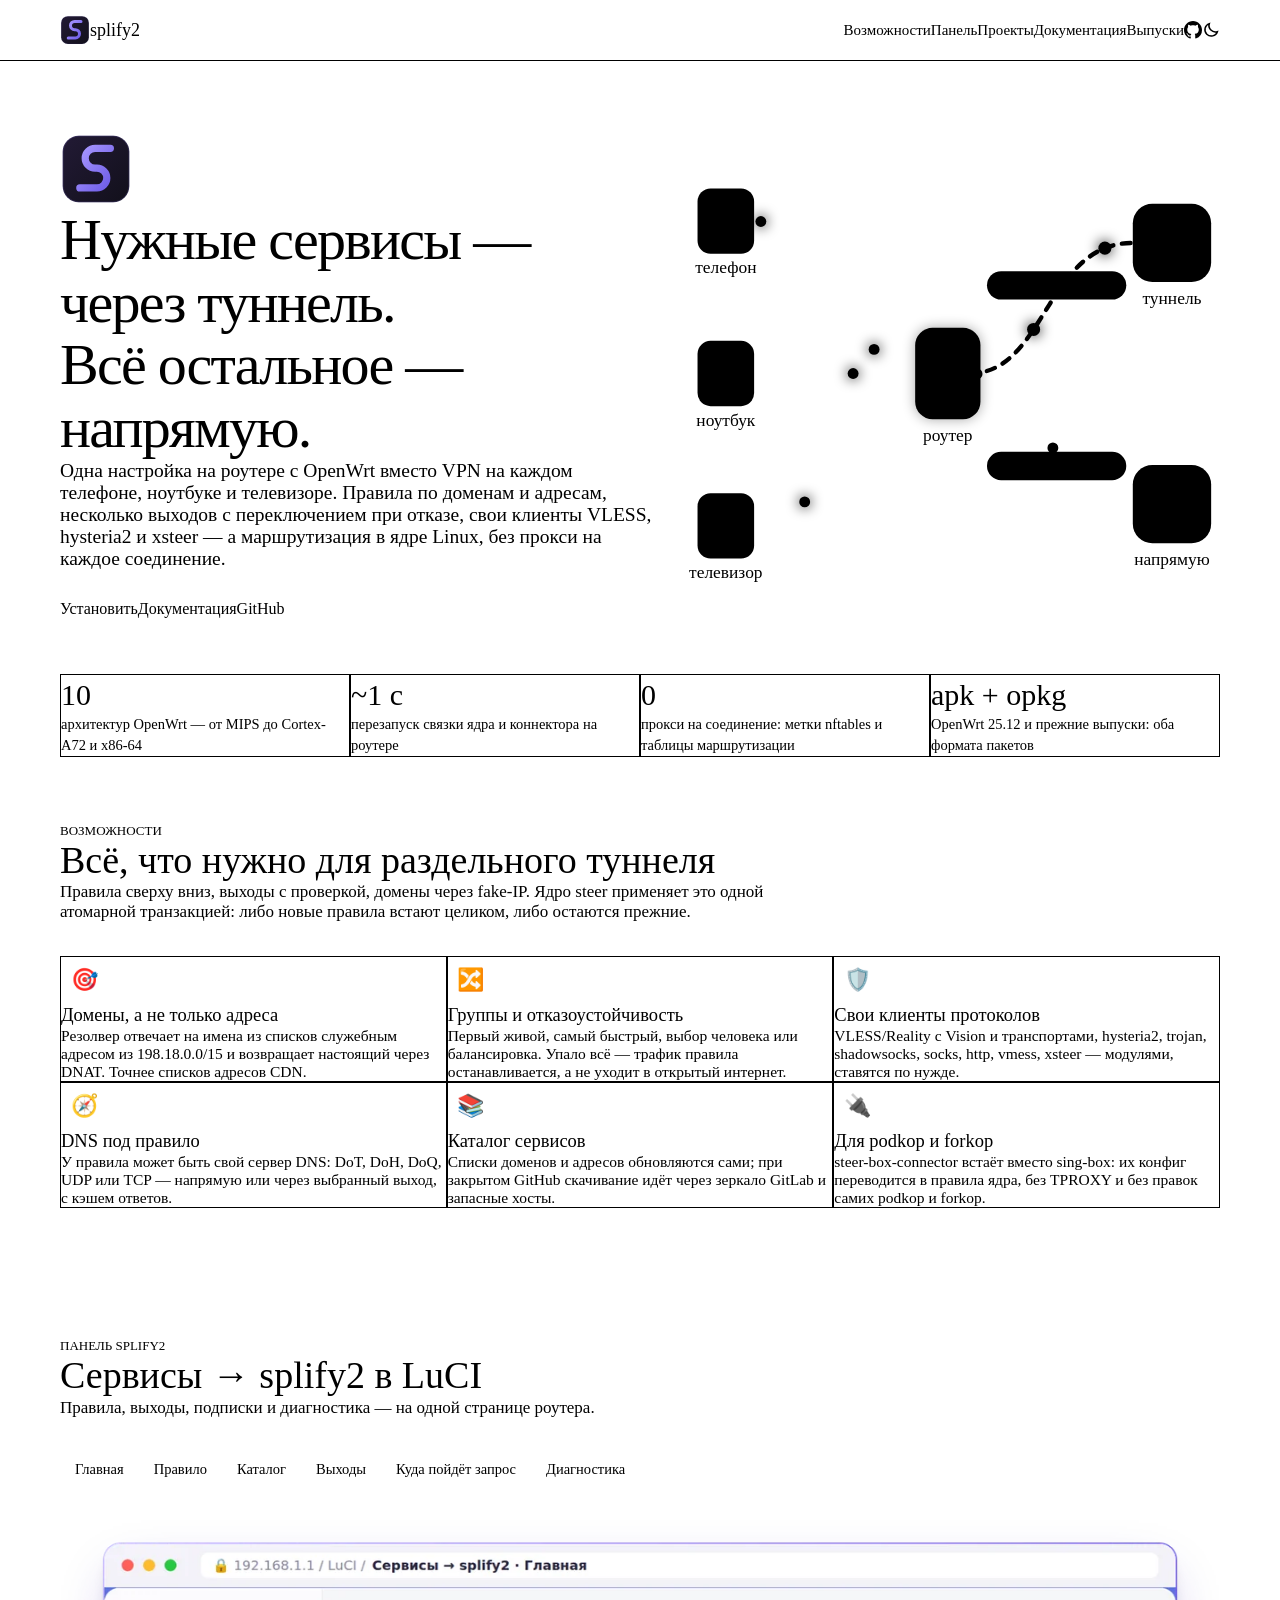
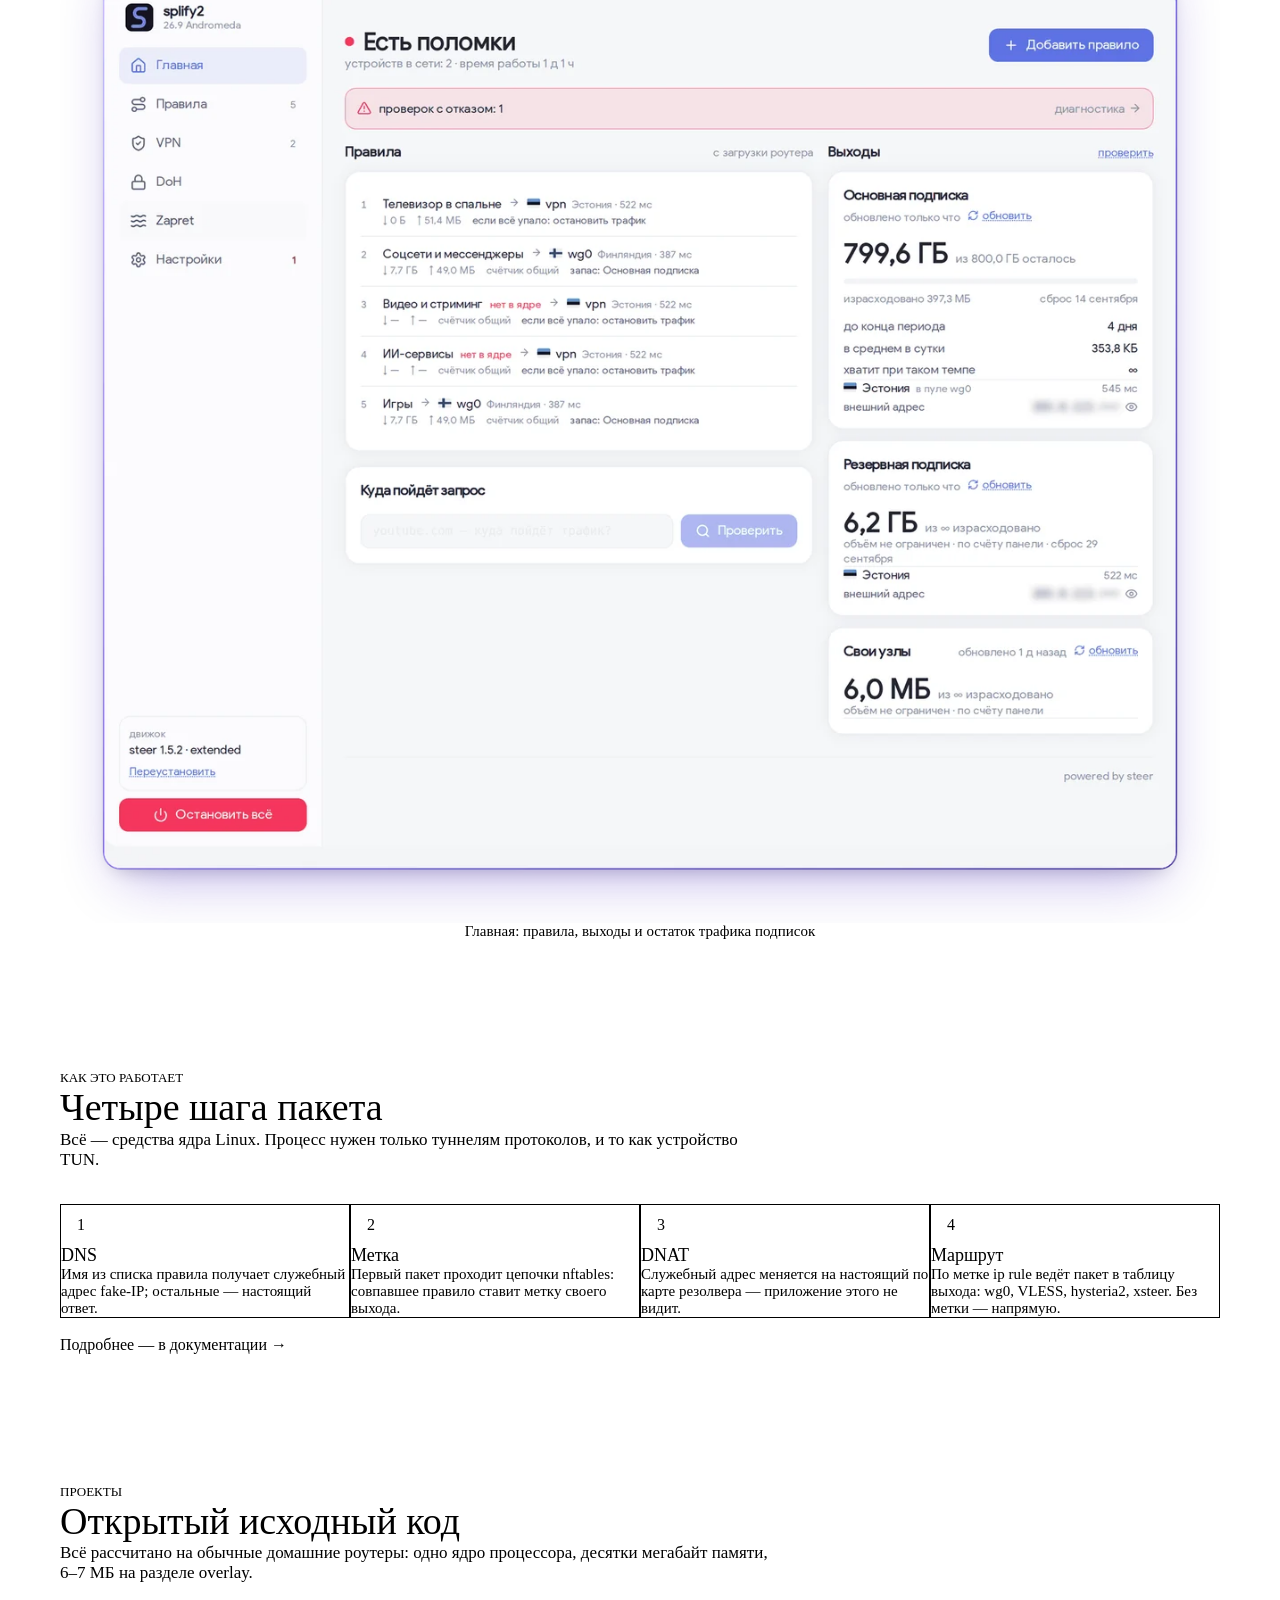
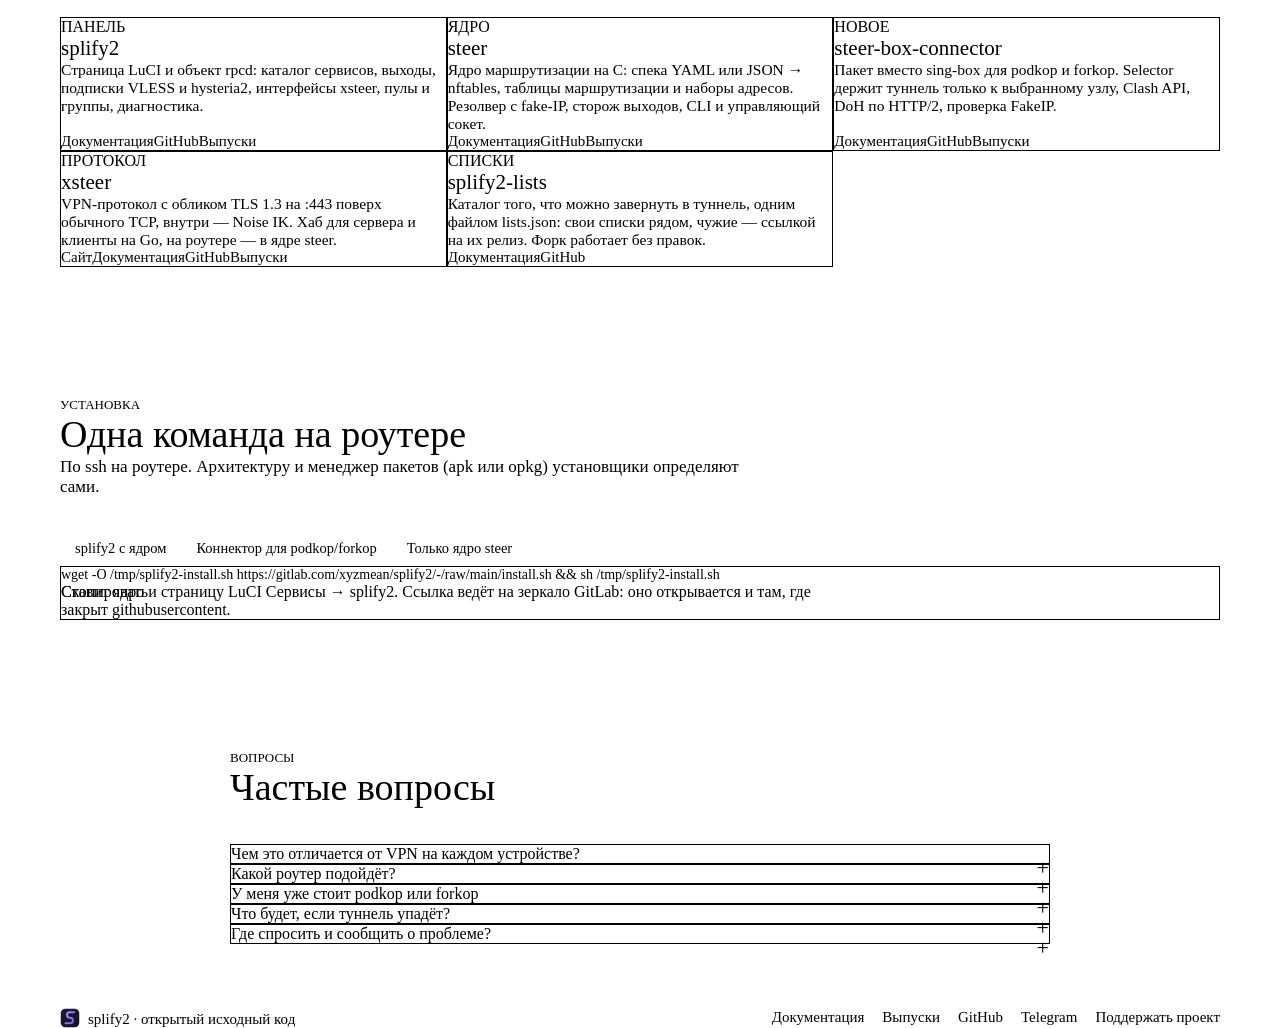
==== commit 541c4b73: "Сайт на дизайн-системе Andromeda из splify2/ui/andromeda build.py кладёт в assets/andromeda/ styles." ====
--- a/index.html
+++ b/index.html
@@ -9,11 +9,15 @@
 <meta property="og:description" content="Нужные сервисы — через туннель. Всё остальное — напрямую. Одна настройка на роутере вместо VPN на каждом устройстве.">
 <meta property="og:image" content="https://splify2.github.io/assets/img/shots/home-dark.png">
 <link rel="icon" href="/assets/img/logo.svg" type="image/svg+xml">
+<link rel="preload" href="/assets/andromeda/assets/fonts/onest-cyrillic.woff2" as="font" type="font/woff2" crossorigin>
+<link rel="stylesheet" href="/assets/andromeda/styles.css">
 <link rel="stylesheet" href="/assets/site.css">
+<script src="/assets/theme.js"></script>
 <link rel="stylesheet" href="/assets/home.css">
 </head>
-<body>
-<header class="top"><div class="wrap">
+<body class="home">
+<div class="page-bg an-backdrop" aria-hidden="true"></div>
+<header class="top an-glass-chrome"><div class="wrap">
   <a class="brand" href="/"><img src="/assets/img/logo.svg" alt="">splify2</a>
   <nav>
     <a class="opt" href="#features">Возможности</a>
@@ -23,11 +27,11 @@
     <a href="/releases/">Выпуски</a>
     <a class="gh" href="https://github.com/splify2" aria-label="GitHub"><svg viewBox="0 0 16 16"><path d="M8 0C3.58 0 0 3.58 0 8c0 3.54 2.29 6.53 5.47 7.59.4.07.55-.17.55-.38 0-.19-.01-.82-.01-1.49-2.01.37-2.53-.49-2.69-.94-.09-.23-.48-.94-.82-1.13-.28-.15-.68-.52-.01-.53.63-.01 1.08.58 1.23.82.72 1.21 1.87.87 2.33.66.07-.52.28-.87.51-1.07-1.78-.2-3.64-.89-3.64-3.95 0-.87.31-1.59.82-2.15-.08-.2-.36-1.02.08-2.12 0 0 .67-.21 2.2.82.64-.18 1.32-.27 2-.27.68 0 1.36.09 2 .27 1.53-1.04 2.2-.82 2.2-.82.44 1.1.16 1.92.08 2.12.51.56.82 1.27.82 2.15 0 3.07-1.87 3.75-3.65 3.95.29.25.54.73.54 1.48 0 1.07-.01 1.93-.01 2.2 0 .21.15.46.55.38A8.013 8.013 0 0016 8c0-4.42-3.58-8-8-8z"/></svg></a>
   </nav>
+  <button class="theme" type="button" aria-label="Тёмная тема" aria-pressed="false"><svg class="moon" viewBox="0 0 24 24" aria-hidden="true"><path d="M20.5 14.2A8.5 8.5 0 0 1 9.8 3.5a8.5 8.5 0 1 0 10.7 10.7z"/></svg><svg class="sun" viewBox="0 0 24 24" aria-hidden="true"><circle cx="12" cy="12" r="4"/><path d="M12 2.5v2M12 19.5v2M4.6 4.6l1.4 1.4M18 18l1.4 1.4M2.5 12h2M19.5 12h2M4.6 19.4 6 18M18 6l1.4-1.4"/></svg></button>
 </div></header>
 
 <main>
 <section class="hero">
-  <div class="glow" aria-hidden="true"></div>
   <div class="wrap hero-grid">
     <div class="hero-text">
       <svg class="logo-draw" viewBox="0 0 160 160" aria-hidden="true">
@@ -51,7 +55,7 @@
     <div class="net" aria-label="Схема: устройства сети, роутер, туннель для выбранных сервисов и прямой путь для остальных">
       <svg viewBox="0 0 520 420" role="img">
         <defs>
-          <linearGradient id="tun" x1="0" x2="1"><stop offset="0" stop-color="#a897ff"/><stop offset="1" stop-color="#6d5ce7"/></linearGradient>
+          <linearGradient id="tun" x1="0" x2="1"><stop offset="0" class="tun-a"/><stop offset="1" class="tun-b"/></linearGradient>
           <filter id="soft" x="-50%" y="-50%" width="200%" height="200%"><feGaussianBlur stdDeviation="6"/></filter>
         </defs>
         <path id="p1" class="wire" d="M92 70 C 170 70, 170 210, 250 210"/>
@@ -86,21 +90,21 @@
 </section>
 
 <section class="stats reveal"><div class="wrap stats-grid">
-  <div><b>10</b><span>архитектур OpenWrt — от MIPS до Cortex-A72 и x86-64</span></div>
-  <div><b>~1&nbsp;с</b><span>перезапуск связки ядра и коннектора на роутере</span></div>
-  <div><b>0</b><span>прокси на соединение: метки nftables и таблицы маршрутизации</span></div>
-  <div><b>apk + opkg</b><span>OpenWrt 25.12 и прежние выпуски: оба формата пакетов</span></div>
+  <div class="an-glass"><b>10</b><span>архитектур OpenWrt — от MIPS до Cortex-A72 и x86-64</span></div>
+  <div class="an-glass"><b>~1&nbsp;с</b><span>перезапуск связки ядра и коннектора на роутере</span></div>
+  <div class="an-glass"><b>0</b><span>прокси на соединение: метки nftables и таблицы маршрутизации</span></div>
+  <div class="an-glass"><b>apk + opkg</b><span>OpenWrt 25.12 и прежние выпуски: оба формата пакетов</span></div>
 </div></section>
 
 <section id="features" class="features"><div class="wrap">
   <div class="sec-head reveal"><span class="kicker">Возможности</span><h2>Всё, что нужно для раздельного туннеля</h2><p>Правила сверху вниз, выходы с проверкой, домены через fake-IP. Ядро steer применяет это одной атомарной транзакцией: либо новые правила встают целиком, либо остаются прежние.</p></div>
   <div class="fgrid">
-    <div class="f reveal"><div class="fi">🎯</div><h3>Домены, а не только адреса</h3><p>Резолвер отвечает на имена из списков служебным адресом из 198.18.0.0/15 и возвращает настоящий через DNAT. Точнее списков адресов CDN.</p></div>
-    <div class="f reveal"><div class="fi">🔀</div><h3>Группы и отказоустойчивость</h3><p>Первый живой, самый быстрый, выбор человека или балансировка. Упало всё — трафик правила останавливается, а не уходит в открытый интернет.</p></div>
-    <div class="f reveal"><div class="fi">🛡️</div><h3>Свои клиенты протоколов</h3><p>VLESS/Reality с Vision и транспортами, hysteria2, trojan, shadowsocks, socks, http, vmess, xsteer — модулями, ставятся по нужде.</p></div>
-    <div class="f reveal"><div class="fi">🧭</div><h3>DNS под правило</h3><p>У правила может быть свой сервер DNS: DoT, DoH, DoQ, UDP или TCP — напрямую или через выбранный выход, с кэшем ответов.</p></div>
-    <div class="f reveal"><div class="fi">📚</div><h3>Каталог сервисов</h3><p>Списки доменов и адресов обновляются сами; при закрытом GitHub скачивание идёт через зеркало GitLab и запасные хосты.</p></div>
-    <div class="f reveal"><div class="fi">🔌</div><h3>Для podkop и forkop</h3><p>steer-box-connector встаёт вместо sing-box: их конфиг переводится в правила ядра, без TPROXY и без правок самих podkop и forkop.</p></div>
+    <div class="f an-glass reveal"><div class="fi">🎯</div><h3>Домены, а не только адреса</h3><p>Резолвер отвечает на имена из списков служебным адресом из 198.18.0.0/15 и возвращает настоящий через DNAT. Точнее списков адресов CDN.</p></div>
+    <div class="f an-glass reveal"><div class="fi">🔀</div><h3>Группы и отказоустойчивость</h3><p>Первый живой, самый быстрый, выбор человека или балансировка. Упало всё — трафик правила останавливается, а не уходит в открытый интернет.</p></div>
+    <div class="f an-glass reveal"><div class="fi">🛡️</div><h3>Свои клиенты протоколов</h3><p>VLESS/Reality с Vision и транспортами, hysteria2, trojan, shadowsocks, socks, http, vmess, xsteer — модулями, ставятся по нужде.</p></div>
+    <div class="f an-glass reveal"><div class="fi">🧭</div><h3>DNS под правило</h3><p>У правила может быть свой сервер DNS: DoT, DoH, DoQ, UDP или TCP — напрямую или через выбранный выход, с кэшем ответов.</p></div>
+    <div class="f an-glass reveal"><div class="fi">📚</div><h3>Каталог сервисов</h3><p>Списки доменов и адресов обновляются сами; при закрытом GitHub скачивание идёт через зеркало GitLab и запасные хосты.</p></div>
+    <div class="f an-glass reveal"><div class="fi">🔌</div><h3>Для podkop и forkop</h3><p>steer-box-connector встаёт вместо sing-box: их конфиг переводится в правила ядра, без TPROXY и без правок самих podkop и forkop.</p></div>
   </div>
 </div></section>
 
@@ -115,10 +119,7 @@
     <button role="tab" data-shot="diag" data-cap="Диагностика: проверки ядра, выходов и DNS, журнал">Диагностика</button>
   </div>
   <div class="framed reveal">
-    <picture>
-      <source id="shot-dark" srcset="/assets/img/framed/home-dark.webp" media="(prefers-color-scheme: dark)">
-      <img id="shot-img" src="/assets/img/framed/home-light.webp" alt="Главная страница splify2" width="1300" height="1141">
-    </picture>
+    <img id="shot-img" src="/assets/img/framed/home-light.webp" alt="Главная страница splify2" width="1300" height="1141">
     <p class="cap" id="shot-cap">Главная: правила, выходы и остаток трафика подписок</p>
   </div>
 </div></section>
@@ -126,10 +127,10 @@
 <section class="how"><div class="wrap">
   <div class="sec-head reveal"><span class="kicker">Как это работает</span><h2>Четыре шага пакета</h2><p>Всё — средства ядра Linux. Процесс нужен только туннелям протоколов, и то как устройство TUN.</p></div>
   <ol class="steps">
-    <li class="reveal"><span class="n">1</span><h3>DNS</h3><p>Имя из списка правила получает служебный адрес fake-IP; остальные — настоящий ответ.</p></li>
-    <li class="reveal"><span class="n">2</span><h3>Метка</h3><p>Первый пакет проходит цепочки nftables: совпавшее правило ставит метку своего выхода.</p></li>
-    <li class="reveal"><span class="n">3</span><h3>DNAT</h3><p>Служебный адрес меняется на настоящий по карте резолвера — приложение этого не видит.</p></li>
-    <li class="reveal"><span class="n">4</span><h3>Маршрут</h3><p>По метке ip rule ведёт пакет в таблицу выхода: wg0, VLESS, hysteria2, xsteer. Без метки — напрямую.</p></li>
+    <li class="an-glass reveal"><span class="n">1</span><h3>DNS</h3><p>Имя из списка правила получает служебный адрес fake-IP; остальные — настоящий ответ.</p></li>
+    <li class="an-glass reveal"><span class="n">2</span><h3>Метка</h3><p>Первый пакет проходит цепочки nftables: совпавшее правило ставит метку своего выхода.</p></li>
+    <li class="an-glass reveal"><span class="n">3</span><h3>DNAT</h3><p>Служебный адрес меняется на настоящий по карте резолвера — приложение этого не видит.</p></li>
+    <li class="an-glass reveal"><span class="n">4</span><h3>Маршрут</h3><p>По метке ip rule ведёт пакет в таблицу выхода: wg0, VLESS, hysteria2, xsteer. Без метки — напрямую.</p></li>
   </ol>
   <div class="more reveal"><a href="/docs/how-it-works/">Подробнее — в документации →</a></div>
 </div></section>
@@ -137,11 +138,11 @@
 <section id="projects" class="projects"><div class="wrap">
   <div class="sec-head reveal"><span class="kicker">Проекты</span><h2>Открытый исходный код</h2><p>Всё рассчитано на обычные домашние роутеры: одно ядро процессора, десятки мегабайт памяти, 6–7 МБ на разделе overlay.</p></div>
   <div class="pgrid">
-    <article class="p reveal" id="splify2"><span class="tag">Панель</span><h3>splify2</h3><p>Страница LuCI и объект rpcd: каталог сервисов, выходы, подписки VLESS и hysteria2, интерфейсы xsteer, пулы и группы, диагностика.</p><div class="links"><a href="/docs/splify2/">Документация</a><a href="https://github.com/splify2/splify2">GitHub</a><a href="/releases/#splify2">Выпуски</a></div></article>
-    <article class="p reveal" id="steer"><span class="tag">Ядро</span><h3>steer</h3><p>Ядро маршрутизации на C: спека YAML или JSON → nftables, таблицы маршрутизации и наборы адресов. Резолвер с fake-IP, сторож выходов, CLI и управляющий сокет.</p><div class="links"><a href="/docs/steer/">Документация</a><a href="https://github.com/splify2/steer">GitHub</a><a href="/releases/#steer">Выпуски</a></div></article>
-    <article class="p reveal" id="steer-box-connector"><span class="tag new">Новое</span><h3>steer-box-connector</h3><p>Пакет вместо sing-box для podkop и forkop. Selector держит туннель только к выбранному узлу, Clash API, DoH по HTTP/2, проверка FakeIP.</p><div class="links"><a href="/docs/connector/">Документация</a><a href="https://github.com/splify2/steer-box-connector">GitHub</a><a href="/releases/#steer-box-connector">Выпуски</a></div></article>
-    <article class="p reveal" id="xsteer"><span class="tag">Протокол</span><h3>xsteer</h3><p>VPN-протокол с обликом TLS 1.3 на :443 поверх обычного TCP, внутри — Noise IK. Хаб для сервера и клиенты на Go, на роутере — в ядре steer.</p><div class="links"><a href="https://splify2.github.io/xsteer/">Сайт</a><a href="/docs/xsteer/">Документация</a><a href="https://github.com/splify2/xsteer">GitHub</a><a href="/releases/#xsteer">Выпуски</a></div></article>
-    <article class="p reveal" id="splify2-lists"><span class="tag">Списки</span><h3>splify2-lists</h3><p>Каталог того, что можно завернуть в туннель, одним файлом lists.json: свои списки рядом, чужие — ссылкой на их релиз. Форк работает без правок.</p><div class="links"><a href="/docs/lists/">Документация</a><a href="https://github.com/splify2/splify2-lists">GitHub</a></div></article>
+    <article class="p an-glass reveal" id="splify2"><span class="tag">Панель</span><h3>splify2</h3><p>Страница LuCI и объект rpcd: каталог сервисов, выходы, подписки VLESS и hysteria2, интерфейсы xsteer, пулы и группы, диагностика.</p><div class="links"><a href="/docs/splify2/">Документация</a><a href="https://github.com/splify2/splify2">GitHub</a><a href="/releases/#splify2">Выпуски</a></div></article>
+    <article class="p an-glass reveal" id="steer"><span class="tag">Ядро</span><h3>steer</h3><p>Ядро маршрутизации на C: спека YAML или JSON → nftables, таблицы маршрутизации и наборы адресов. Резолвер с fake-IP, сторож выходов, CLI и управляющий сокет.</p><div class="links"><a href="/docs/steer/">Документация</a><a href="https://github.com/splify2/steer">GitHub</a><a href="/releases/#steer">Выпуски</a></div></article>
+    <article class="p an-glass reveal" id="steer-box-connector"><span class="tag new">Новое</span><h3>steer-box-connector</h3><p>Пакет вместо sing-box для podkop и forkop. Selector держит туннель только к выбранному узлу, Clash API, DoH по HTTP/2, проверка FakeIP.</p><div class="links"><a href="/docs/connector/">Документация</a><a href="https://github.com/splify2/steer-box-connector">GitHub</a><a href="/releases/#steer-box-connector">Выпуски</a></div></article>
+    <article class="p an-glass reveal" id="xsteer"><span class="tag">Протокол</span><h3>xsteer</h3><p>VPN-протокол с обликом TLS 1.3 на :443 поверх обычного TCP, внутри — Noise IK. Хаб для сервера и клиенты на Go, на роутере — в ядре steer.</p><div class="links"><a href="https://splify2.github.io/xsteer/">Сайт</a><a href="/docs/xsteer/">Документация</a><a href="https://github.com/splify2/xsteer">GitHub</a><a href="/releases/#xsteer">Выпуски</a></div></article>
+    <article class="p an-glass reveal" id="splify2-lists"><span class="tag">Списки</span><h3>splify2-lists</h3><p>Каталог того, что можно завернуть в туннель, одним файлом lists.json: свои списки рядом, чужие — ссылкой на их релиз. Форк работает без правок.</p><div class="links"><a href="/docs/lists/">Документация</a><a href="https://github.com/splify2/splify2-lists">GitHub</a></div></article>
   </div>
 </div></section>
 
@@ -152,7 +153,7 @@
     <button data-i="i2">Коннектор для podkop/forkop</button>
     <button data-i="i3">Только ядро steer</button>
   </div>
-  <div class="ipanes reveal">
+  <div class="ipanes an-glass reveal">
     <div class="ipane on" id="i1">
       <div class="code"><pre><code>wget -O /tmp/splify2-install.sh https://gitlab.com/xyzmean/splify2/-/raw/main/install.sh &amp;&amp; sh /tmp/splify2-install.sh</code></pre><button class="cp">Скопировать</button></div>
       <p>Ставит ядро и страницу LuCI <b>Сервисы → splify2</b>. Ссылка ведёт на зеркало GitLab: оно открывается и там, где закрыт githubusercontent.</p>
@@ -172,11 +173,11 @@
 
 <section class="faq"><div class="wrap narrow">
   <div class="sec-head reveal"><span class="kicker">Вопросы</span><h2>Частые вопросы</h2></div>
-  <details class="reveal"><summary>Чем это отличается от VPN на каждом устройстве?</summary><p>Правила живут на роутере и действуют на все устройства сети — телевизоры, приставки, гостевые телефоны. В туннель уходят только выбранные сервисы, остальное идёт напрямую с обычной скоростью.</p></details>
-  <details class="reveal"><summary>Какой роутер подойдёт?</summary><p>Любой с OpenWrt на одной из поддерживаемых архитектур: MIPS 24Kc, ARM Cortex-A7 и Cortex-A9, AArch64 (Cortex-A53, Cortex-A72, generic), x86-64. Ядро steer написано под слабые роутеры: одно ядро процессора и десятки мегабайт памяти.</p></details>
-  <details class="reveal"><summary>У меня уже стоит podkop или forkop</summary><p>Их можно оставить: <a href="/docs/connector/">steer-box-connector</a> встаёт вместо пакета sing-box, а podkop и forkop продолжают писать свой конфиг и показывать свою страницу.</p></details>
-  <details class="reveal"><summary>Что будет, если туннель упадёт?</summary><p>Сторож переключит трафик на следующий живой выход группы. Если не работает ничего, по умолчанию трафик правила останавливается — так он не уходит в открытый интернет. Можно выбрать «пустить напрямую».</p></details>
-  <details class="reveal"><summary>Где спросить и сообщить о проблеме?</summary><p>Чат поддержки — <a href="https://t.me/ssplify">t.me/ssplify</a>; ошибки — в обращениях на GitHub нужного проекта, шаблон подскажет, что приложить.</p></details>
+  <details class="an-glass reveal"><summary>Чем это отличается от VPN на каждом устройстве?</summary><p>Правила живут на роутере и действуют на все устройства сети — телевизоры, приставки, гостевые телефоны. В туннель уходят только выбранные сервисы, остальное идёт напрямую с обычной скоростью.</p></details>
+  <details class="an-glass reveal"><summary>Какой роутер подойдёт?</summary><p>Любой с OpenWrt на одной из поддерживаемых архитектур: MIPS 24Kc, ARM Cortex-A7 и Cortex-A9, AArch64 (Cortex-A53, Cortex-A72, generic), x86-64. Ядро steer написано под слабые роутеры: одно ядро процессора и десятки мегабайт памяти.</p></details>
+  <details class="an-glass reveal"><summary>У меня уже стоит podkop или forkop</summary><p>Их можно оставить: <a href="/docs/connector/">steer-box-connector</a> встаёт вместо пакета sing-box, а podkop и forkop продолжают писать свой конфиг и показывать свою страницу.</p></details>
+  <details class="an-glass reveal"><summary>Что будет, если туннель упадёт?</summary><p>Сторож переключит трафик на следующий живой выход группы. Если не работает ничего, по умолчанию трафик правила останавливается — так он не уходит в открытый интернет. Можно выбрать «пустить напрямую».</p></details>
+  <details class="an-glass reveal"><summary>Где спросить и сообщить о проблеме?</summary><p>Чат поддержки — <a href="https://t.me/ssplify">t.me/ssplify</a>; ошибки — в обращениях на GitHub нужного проекта, шаблон подскажет, что приложить.</p></details>
 </div></section>
 </main>
 
--- a/assets/site.css
+++ b/assets/site.css
@@ -1,66 +1,93 @@
-/* Общий стиль splify2.github.io: главная и документация. Палитра — из логотипа splify2. */
+/* Общий стиль splify2.github.io: главная, документация и выпуски.
+   Цвета, шрифты, радиусы, отступы и тени — токены Andromeda (--an-*), дизайн-системы пульта
+   splify2: /assets/andromeda/styles.css, его кладёт build.py из splify2/ui/andromeda. Своей палитры
+   здесь нет — только роли текста сайта, выведенные из токенов там, где токен как цвет текста не
+   проходит контраст 4,5:1 (акцент на белом — 4,2:1, подпись на странице — 4,2:1).
+   Тёмная тема — [data-theme="dark"] и класс dark на <html>, как у Andromeda (assets/theme.js). */
 :root {
-  --bg: #f6f5fb; --bg2: #eeecf7; --surface: #ffffff; --text: #17142a; --muted: #5d5a75; --line: #e2dfef;
-  --accent: #6d5ce7; --accent2: #a897ff; --accent-soft: #ece9ff; --code: #f1eff9; --ok: #1f9d6b; --warn: #c2410c;
-  --shadow: 0 1px 2px rgba(20, 15, 50, .06), 0 8px 24px rgba(20, 15, 50, .06);
-  --grad: linear-gradient(135deg, #a897ff 0%, #6d5ce7 100%);
-  --mono: ui-monospace, SFMono-Regular, Menlo, Consolas, "Liberation Mono", monospace;
+  color-scheme: light;
+  /* Ссылки и акцентный текст: --an-accent-press — 6,2:1 на странице. */
+  --link: var(--an-accent-press);
+  /* Второстепенный текст: --an-text-secondary — 5,5:1 (--an-text-muted на странице — 4,2:1). */
+  --muted: var(--an-text-secondary);
+  /* Кнопка с акцентом: белый на --an-accent — 4,2:1, на --an-accent-press — 6,6:1. */
+  --btn-accent: var(--an-accent-press);
+  --btn-accent-hover: color-mix(in srgb, var(--an-accent-press) 88%, #000);
+  --code-bg: var(--an-surface-field);
+  --top-h: 60px;
 }
-@media (prefers-color-scheme: dark) {
-  :root { --bg: #0f0d17; --bg2: #151221; --surface: #1a1628; --text: #ebe8f6; --muted: #a29fbb; --line: #2a2540;
-          --accent: #a897ff; --accent2: #c9bfff; --accent-soft: #241e3d; --code: #1e1a2e; --ok: #4fd6a0; --warn: #fb923c;
-          --shadow: 0 1px 2px rgba(0,0,0,.4), 0 12px 32px rgba(0,0,0,.35); }
+[data-theme="dark"], .dark {
+  color-scheme: dark;
+  /* Акцент на тёмной странице — 4,4:1; осветлённый — 6,6:1. */
+  --link: color-mix(in srgb, var(--an-accent) 75%, #fff);
+  --muted: var(--an-text-muted);
+  --btn-accent-hover: color-mix(in srgb, var(--an-accent-press) 88%, #fff);
 }
 * { box-sizing: border-box; }
 html { scroll-behavior: smooth; -webkit-text-size-adjust: 100%; }
-body { margin: 0; background: var(--bg); color: var(--text);
-  font: 16px/1.65 Inter, system-ui, -apple-system, "Segoe UI", Roboto, "Helvetica Neue", Arial, sans-serif; }
-a { color: var(--accent); text-decoration: none; }
-a:hover { text-decoration: underline; }
+body { margin: 0; background: var(--an-surface-page); color: var(--an-text);
+  font: var(--an-weight-regular) 16px/1.65 var(--an-font-sans); -webkit-font-smoothing: antialiased;
+  transition: var(--an-transition-theme); }
+b, strong, th { font-weight: var(--an-weight-semibold); }
+h1, h2, h3, h4, h5, h6 { font-weight: var(--an-weight-semibold); }
+a { color: var(--link); text-decoration: none; }
+a:hover { text-decoration: underline; text-underline-offset: 3px; }
+:focus-visible { outline: 2px solid var(--an-focus-ring); outline-offset: 2px; }
 img { max-width: 100%; }
-code { font: .9em var(--mono); background: var(--code); padding: .1em .4em; border-radius: 6px; }
-pre { background: var(--code); border: 1px solid var(--line); border-radius: 12px; padding: 14px 16px; overflow-x: auto;
-  font: 13.5px/1.6 var(--mono); white-space: pre; }
-pre code { background: none; padding: 0; font-size: inherit; }
-.wrap { max-width: 1160px; margin: 0 auto; padding: 0 16px; }
+code { font: .88em/1.5 var(--an-font-mono); background: var(--code-bg); padding: .1em .4em; border-radius: var(--an-radius-badge); }
+pre { background: var(--code-bg); border: 1px solid var(--an-border); border-radius: var(--an-radius-block);
+  padding: var(--an-space-7) var(--an-space-8); overflow-x: auto; font: 13.5px/1.65 var(--an-font-mono); white-space: pre; }
+pre code { background: none; padding: 0; font-size: inherit; line-height: inherit; }
+/* JetBrains Mono сливает «-<», «>-», «->» в стрелки (calt): в командах вида steer-core-<версия> это
+   искажает текст, который копируют в терминал. Шорткат font эту настройку не сбрасывает. */
+code, pre, kbd, samp, .ver, a.file, .copy { font-feature-settings: "calt" 0, "liga" 0; }
+.wrap { max-width: 1160px; margin: 0 auto; padding: 0 var(--an-space-8); }
 
-/* ---- шапка ---- */
-.top { position: sticky; top: 0; z-index: 20; border-bottom: 1px solid var(--line);
-  background: color-mix(in srgb, var(--bg) 82%, transparent); backdrop-filter: saturate(1.4) blur(12px); }
-.top .wrap { display: flex; align-items: center; gap: 16px; height: 60px; }
-.brand { display: flex; align-items: center; gap: 10px; color: var(--text); font-weight: 750; font-size: 18px; letter-spacing: -.01em; }
+/* ---- шапка: стекло хрома Andromeda (класс an-glass-chrome в разметке) ---- */
+.top { position: sticky; top: 0; z-index: 20; border-style: solid; border-width: 0 0 1px; }
+.top .wrap { display: flex; align-items: center; gap: var(--an-space-8); height: var(--top-h); }
+.brand { display: flex; align-items: center; gap: var(--an-space-5); color: var(--an-text); font-weight: var(--an-weight-semibold);
+  font-size: 18px; letter-spacing: var(--an-tracking-title); }
 .brand:hover { text-decoration: none; }
 .brand img { width: 30px; height: 30px; }
-.top nav { margin-left: auto; display: flex; align-items: center; gap: 4px; }
-.top nav a { color: var(--muted); padding: 8px 12px; border-radius: 8px; font-size: 15px; font-weight: 550; }
-.top nav a:hover, .top nav a.on { color: var(--text); background: var(--accent-soft); text-decoration: none; }
-.gh { display: inline-flex; align-items: center; gap: 6px; }
+.top nav { margin-left: auto; display: flex; align-items: center; gap: var(--an-space-2); }
+.top nav a { color: var(--muted); padding: var(--an-space-4) var(--an-space-6); border-radius: var(--an-radius-control); font-size: 15px;
+  font-weight: var(--an-weight-medium); transition: var(--an-transition-hover); }
+.top nav a:hover, .top nav a.on { color: var(--an-text); background: var(--an-accent-soft); text-decoration: none; }
+.gh { display: inline-flex; align-items: center; gap: var(--an-space-3); }
 .gh svg { width: 18px; height: 18px; fill: currentColor; }
-@media (max-width: 680px) { .top nav a.opt { display: none; } .top nav a { padding: 8px 9px; } }
+.theme { flex: none; width: var(--an-size-icon-button); height: var(--an-size-icon-button); display: grid; place-items: center; padding: 0;
+  border: 1px solid var(--an-border); border-radius: var(--an-radius-control); background: transparent; color: var(--muted); cursor: pointer;
+  transition: var(--an-transition-hover); }
+.theme:hover { color: var(--an-text); background: var(--an-accent-soft); }
+.theme svg { width: 18px; height: 18px; fill: none; stroke: currentColor; stroke-width: 2; stroke-linecap: round; }
+.theme .sun, .dark .theme .moon { display: none; }
+.dark .theme .sun { display: block; }
+@media (max-width: 680px) { .top nav a.opt { display: none; } .top nav a { padding: var(--an-space-4) var(--an-space-5); } }
+/* Узкий телефон: GitHub — в подвале, в шапке остаются разделы и тема. */
+@media (max-width: 420px) { .top .wrap { gap: var(--an-space-4); } .top nav { gap: 0; } .top nav a { padding: var(--an-space-4) var(--an-space-4); } .top nav a.gh { display: none; } }
 
 /* ---- кнопки ---- */
-.btn { display: inline-flex; align-items: center; gap: 8px; padding: 12px 20px; border-radius: 12px; font-weight: 650;
-  border: 1px solid var(--line); color: var(--text); background: var(--surface); transition: transform .15s, box-shadow .15s; }
-.btn:hover { text-decoration: none; transform: translateY(-1px); box-shadow: var(--shadow); }
-.btn.primary { background: var(--grad); color: #fff; border-color: transparent; }
+.btn { display: inline-flex; align-items: center; gap: var(--an-gap-inline); min-height: var(--an-size-touch); padding: var(--an-space-5) var(--an-space-9);
+  border-radius: var(--an-radius-control); font-weight: var(--an-weight-semibold); border: 1px solid var(--an-border); color: var(--an-text);
+  background: var(--an-surface-card); transition: var(--an-transition-hover), box-shadow var(--an-dur-hover) var(--an-ease); }
+.btn:hover { text-decoration: none; transform: translateY(-1px); border-color: var(--an-accent-line); }
+.btn.primary { background: var(--btn-accent); color: var(--an-text-on-accent); border-color: transparent; }
+.btn.primary:hover { background: var(--btn-accent-hover); box-shadow: var(--an-shadow-hover); }
 
 /* ---- подвал ---- */
-footer.foot { border-top: 1px solid var(--line); padding: 32px 0 44px; color: var(--muted); font-size: 15px; }
-footer.foot .wrap { display: flex; flex-wrap: wrap; gap: 16px 28px; justify-content: space-between; align-items: center; }
+footer.foot { border-top: 1px solid var(--an-border); padding: var(--an-space-12) 0 44px; color: var(--muted); font-size: 15px; }
+footer.foot .wrap { display: flex; flex-wrap: wrap; gap: var(--an-space-8) var(--an-space-12); justify-content: space-between; align-items: center; }
 footer.foot nav { display: flex; flex-wrap: wrap; gap: 18px; }
 footer.foot a { color: var(--muted); }
-footer.foot a:hover { color: var(--text); }
+footer.foot a:hover { color: var(--an-text); }
 
-/* ---- подсветка кода (pygments, класс hl) ---- */
-.hl .c, .hl .c1, .hl .cm, .hl .ch { color: #8a86a3; font-style: italic; }
-.hl .k, .hl .kd, .hl .kn, .hl .nt { color: #7c5cf0; }
-.hl .s, .hl .s1, .hl .s2, .hl .sh { color: #13896a; }
-.hl .m, .hl .mi, .hl .mf, .hl .kc { color: #c2410c; }
-.hl .nb, .hl .nf, .hl .na { color: #2563eb; }
-@media (prefers-color-scheme: dark) {
-  .hl .k, .hl .kd, .hl .kn, .hl .nt { color: #b9a8ff; }
-  .hl .s, .hl .s1, .hl .s2, .hl .sh { color: #5ee0b0; }
-  .hl .m, .hl .mi, .hl .mf, .hl .kc { color: #fdba74; }
-  .hl .nb, .hl .nf, .hl .na { color: #93c5fd; }
-}
+/* ---- подсветка кода (pygments, класс hl): цвета состояний Andromeda, контраст ≥ 4,5:1 на --code-bg ---- */
+.hl .c, .hl .c1, .hl .cm, .hl .ch { color: var(--muted); font-style: italic; }
+.hl .k, .hl .kd, .hl .kn, .hl .nt { color: var(--link); }
+.hl .s, .hl .s1, .hl .s2, .hl .sh { color: var(--hl-str, var(--an-success-ink)); }
+.hl .m, .hl .mi, .hl .mf, .hl .kc { color: var(--an-warn-ink); }
+.hl .nb, .hl .nf, .hl .na { color: var(--an-text); font-weight: var(--an-weight-medium); }
+/* --an-success-ink на поле кода в светлой теме — 3,7:1: строки темнее на четверть. */
+:root:not(.dark) { --hl-str: color-mix(in srgb, var(--an-success-ink) 72%, var(--an-text)); }
 @media (prefers-reduced-motion: reduce) { * { animation: none !important; transition: none !important; scroll-behavior: auto !important; } }
--- a/assets/home.css
+++ b/assets/home.css
@@ -1,48 +1,57 @@
-/* Главная: первый экран со схемой сети, разделы, витрина панели. */
+/* Главная: первый экран со схемой сети, разделы, витрина панели. Токены — Andromeda (site.css).
+   Подложка страницы — .an-backdrop Andromeda (слой .page-bg во весь экран), карточки —
+   стекло .an-glass: как экраны пульта splify2. Карточки стекла в разметке задают только форму —
+   фон, кромку, тень и размытие даёт .an-glass. */
+.home { background: var(--an-glass-base); }
+/* Подложка — отдельным слоем во весь экран: пятна стоят на месте при прокрутке и на телефонах, где
+   background-attachment: fixed не работает. */
+.page-bg { position: fixed; inset: 0; z-index: -1; pointer-events: none; }
+/* Подложка темнее страницы и с пятнами акцента: второстепенный текст и ссылки на ней — на шаг
+   контрастнее, чем на сплошной странице документации (замер — не ниже 4,5:1 над пятнами). */
+.home { --muted: color-mix(in srgb, var(--an-text-secondary) 68%, var(--an-text));
+  --link: color-mix(in srgb, var(--an-accent-press) 78%, var(--an-text)); }
+.dark .home { --muted: var(--an-text-secondary); --link: color-mix(in srgb, var(--an-accent) 55%, #fff); }
 .hero { position: relative; overflow: hidden; padding: 72px 0 56px; }
-.glow { position: absolute; inset: -30% -10% auto; height: 760px; pointer-events: none;
-  background: radial-gradient(50% 50% at 30% 40%, color-mix(in srgb, var(--accent2) 30%, transparent), transparent 70%),
-              radial-gradient(40% 45% at 75% 35%, color-mix(in srgb, var(--accent) 26%, transparent), transparent 70%);
-  filter: blur(10px); animation: drift 14s ease-in-out infinite alternate; opacity: .9; }
-@keyframes drift { from { transform: translate3d(-2%, 0, 0) scale(1); } to { transform: translate3d(3%, 4%, 0) scale(1.06); } }
-.hero-grid { position: relative; display: grid; grid-template-columns: 1.05fr 1fr; gap: 40px; align-items: center; }
-.logo-draw { width: 72px; height: 72px; margin-bottom: 22px; filter: drop-shadow(0 10px 24px rgba(109, 92, 231, .35)); }
+.hero-grid { position: relative; display: grid; grid-template-columns: 1.05fr 1fr; gap: var(--an-space-14); align-items: center; }
+.logo-draw { width: 72px; height: 72px; margin-bottom: var(--an-space-10); filter: drop-shadow(0 10px 24px var(--an-accent-glow)); }
 .logo-draw .s { stroke-dasharray: 260; stroke-dashoffset: 260; animation: draw 1.6s .2s cubic-bezier(.65, 0, .35, 1) forwards; }
 @keyframes draw { to { stroke-dashoffset: 0; } }
-.hero h1 { font-size: clamp(34px, 5.2vw, 58px); line-height: 1.08; letter-spacing: -.03em; margin: 0 0 20px; font-weight: 800;
+.hero h1 { font-size: clamp(34px, 5.2vw, 58px); line-height: 1.08; letter-spacing: -.03em; margin: 0 0 var(--an-space-9); font-weight: var(--an-weight-semibold);
   animation: up .7s .1s both; }
-.grad { background: var(--grad); -webkit-background-clip: text; background-clip: text; color: transparent; }
+.grad { color: var(--link); }
 .lead { font-size: clamp(17px, 2vw, 19.5px); color: var(--muted); max-width: 600px; margin: 0 0 30px; animation: up .7s .25s both; }
-.cta { display: flex; flex-wrap: wrap; gap: 12px; animation: up .7s .4s both; }
+.cta { display: flex; flex-wrap: wrap; gap: var(--an-space-6); animation: up .7s .4s both; }
 .btn.ghost { background: transparent; }
 @keyframes up { from { opacity: 0; transform: translateY(16px); } to { opacity: 1; transform: none; } }
 
 .net { animation: up .9s .3s both; }
 .net svg { width: 100%; height: auto; overflow: visible; }
-.net text { font: 600 12.5px Inter, system-ui, sans-serif; fill: var(--muted); text-anchor: middle; }
-.net .wire { fill: none; stroke: var(--line); stroke-width: 3; stroke-linecap: round; }
+.net text { font: var(--an-weight-medium) 12.5px var(--an-font-sans); fill: var(--muted); text-anchor: middle; }
+.net .tun-a { stop-color: var(--an-accent); }
+.net .tun-b { stop-color: var(--an-accent-press); }
+.net .wire { fill: none; stroke: var(--an-control-knob-off); stroke-width: 3; stroke-linecap: round; }
 .net .wire.tunnel { stroke: url(#tun); stroke-width: 4; stroke-dasharray: 8 8; animation: flow 1.2s linear infinite; }
-.net .wire.direct { stroke: color-mix(in srgb, var(--muted) 45%, transparent); stroke-dasharray: 2 8; }
+.net .wire.direct { stroke: var(--an-text-muted); stroke-dasharray: 2 8; }
 @keyframes flow { to { stroke-dashoffset: -32; } }
-.net .dev rect:first-child { fill: var(--surface); stroke: var(--line); stroke-width: 1.5; }
-.net .dev .ico { fill: color-mix(in srgb, var(--accent) 55%, var(--muted)); opacity: .8; }
-.net .router { fill: var(--surface); stroke: var(--accent); stroke-width: 2; }
-.net .router-glow { fill: var(--accent); opacity: .35; animation: pulse 2.4s ease-in-out infinite; transform-origin: 30px 42px; }
+.net .dev rect:first-child { fill: var(--an-surface-card); stroke: var(--an-border); stroke-width: 1.5; }
+.net .dev .ico { fill: color-mix(in srgb, var(--an-accent) 55%, var(--an-text-muted)); opacity: .8; }
+.net .router { fill: var(--an-surface-card); stroke: var(--an-accent); stroke-width: 2; }
+.net .router-glow { fill: var(--an-accent); opacity: .35; animation: pulse var(--an-dur-pulse) ease-in-out infinite; transform-origin: 30px 42px; }
 @keyframes pulse { 50% { opacity: .12; transform: scale(1.15); } }
 .net .dst { stroke-width: 2; }
-.net .dst.tunnel { fill: color-mix(in srgb, var(--accent) 16%, var(--surface)); stroke: var(--accent); }
-.net .dst.direct { fill: var(--surface); stroke: var(--line); }
-.net .lock { fill: none; stroke: var(--accent); stroke-width: 4; stroke-linecap: round; }
-.net .lockb { fill: var(--accent); }
-.net .globe { fill: none; stroke: var(--muted); stroke-width: 2.5; }
-.net .lbl { font-weight: 700; fill: var(--text); }
+.net .dst.tunnel { fill: color-mix(in srgb, var(--an-accent) 16%, var(--an-surface-card)); stroke: var(--an-accent); }
+.net .dst.direct { fill: var(--an-surface-card); stroke: var(--an-border); }
+.net .lock { fill: none; stroke: var(--an-accent); stroke-width: 4; stroke-linecap: round; }
+.net .lockb { fill: var(--an-accent); }
+.net .globe { fill: none; stroke: var(--an-text-muted); stroke-width: 2.5; }
+.net .lbl { font-weight: var(--an-weight-semibold); fill: var(--an-text); }
 .net .pk { filter: drop-shadow(0 0 6px currentColor); }
-.net .pk.in { fill: var(--accent2); color: var(--accent2); }
-.net .pk.t { fill: var(--accent); color: var(--accent); }
-.net .pk.d { fill: var(--muted); color: transparent; }
-.net .chip rect { fill: var(--accent-soft); stroke: color-mix(in srgb, var(--accent) 40%, transparent); }
-.net .chip text { fill: var(--accent); font-size: 11.5px; }
-.net .chip.muted rect { fill: var(--surface); stroke: var(--line); }
+.net .pk.in { fill: var(--an-cat-2); color: var(--an-cat-2); }
+.net .pk.t { fill: var(--an-accent); color: var(--an-accent); }
+.net .pk.d { fill: var(--an-control-knob-off); color: transparent; }
+.net .chip rect { fill: var(--an-surface-card); stroke: var(--an-accent-line); }
+.net .chip text { fill: var(--link); font-size: 11.5px; }
+.net .chip.muted rect { fill: var(--an-surface-card); stroke: var(--an-border); }
 .net .chip.muted text { fill: var(--muted); }
 @media (max-width: 900px) { .hero-grid { grid-template-columns: 1fr; } .hero { padding-top: 48px; } .net { max-width: 520px; } }
 
@@ -53,84 +62,89 @@
 
 section { padding: 64px 0; }
 .sec-head { max-width: 720px; margin-bottom: 34px; }
-.sec-head h2 { font-size: clamp(27px, 3.6vw, 38px); line-height: 1.15; letter-spacing: -.02em; margin: 8px 0 12px; }
+.sec-head h2 { font-size: clamp(27px, 3.6vw, 38px); line-height: 1.15; letter-spacing: var(--an-tracking-verdict); margin: var(--an-space-4) 0 var(--an-space-6); }
 .sec-head p { color: var(--muted); margin: 0; font-size: 17px; }
-.kicker { display: inline-block; font-size: 13px; font-weight: 700; letter-spacing: .08em; text-transform: uppercase; color: var(--accent); }
+.kicker { display: inline-block; font: var(--an-text-caption); font-size: 13px; font-weight: var(--an-weight-semibold); letter-spacing: var(--an-tracking-caps);
+  text-transform: uppercase; color: var(--link); }
 .narrow { max-width: 820px; }
 
-.stats { padding: 0 0 24px; }
-.stats-grid { display: grid; grid-template-columns: repeat(4, 1fr); gap: 14px; }
-.stats-grid > div { background: var(--surface); border: 1px solid var(--line); border-radius: 16px; padding: 20px; box-shadow: var(--shadow); }
-.stats-grid b { display: block; font-size: 30px; letter-spacing: -.02em; background: var(--grad); -webkit-background-clip: text; background-clip: text; color: transparent; }
+/* карточки стекла: только форма и рамка нужной толщины */
+.stats-grid > div, .f, .p, .steps li, .faq details, .ipanes { border-width: 1px; border-style: solid; }
+.f:hover, .p:hover { border-color: var(--an-accent-line); }
+
+.stats { padding: 0 0 var(--an-space-12); }
+.stats-grid { display: grid; grid-template-columns: repeat(4, 1fr); gap: var(--an-space-7); }
+.stats-grid > div { border-radius: var(--an-radius-block); padding: var(--an-space-9); }
+.stats-grid b { display: block; font-size: 30px; line-height: 1.3; letter-spacing: var(--an-tracking-verdict); color: var(--link); }
 .stats-grid span { color: var(--muted); font-size: 14.5px; line-height: 1.45; }
 @media (max-width: 820px) { .stats-grid { grid-template-columns: repeat(2, 1fr); } }
 
-.fgrid { display: grid; grid-template-columns: repeat(3, 1fr); gap: 16px; }
-.f { background: var(--surface); border: 1px solid var(--line); border-radius: 18px; padding: 24px; transition: transform .25s, box-shadow .25s, border-color .25s; }
-.f:hover { transform: translateY(-4px); box-shadow: var(--shadow); border-color: color-mix(in srgb, var(--accent) 45%, var(--line)); }
-.fi { width: 46px; height: 46px; display: grid; place-items: center; font-size: 22px; border-radius: 14px; background: var(--accent-soft); margin-bottom: 14px; }
-.f h3 { margin: 0 0 8px; font-size: 18.5px; }
+.fgrid { display: grid; grid-template-columns: repeat(3, 1fr); gap: var(--an-gap-block); }
+.f { border-radius: var(--an-radius-card); padding: var(--an-space-12) 26px; transition: transform .25s var(--an-ease), border-color .25s var(--an-ease); }
+.f:hover { transform: translateY(-4px); }
+.fi { width: 46px; height: 46px; display: grid; place-items: center; font-size: 22px; border-radius: var(--an-radius-control); background: var(--an-accent-soft); margin-bottom: var(--an-space-7); }
+.f h3 { margin: 0 0 var(--an-space-4); font-size: 18.5px; line-height: 1.3; }
 .f p { margin: 0; color: var(--muted); font-size: 15.5px; }
 .fgrid .f:nth-child(2) { transition-delay: .05s; } .fgrid .f:nth-child(3) { transition-delay: .1s; }
 .fgrid .f:nth-child(5) { transition-delay: .05s; } .fgrid .f:nth-child(6) { transition-delay: .1s; }
 @media (max-width: 900px) { .fgrid { grid-template-columns: repeat(2, 1fr); } }
 @media (max-width: 600px) { .fgrid { grid-template-columns: 1fr; } }
 
-.shots { background: linear-gradient(180deg, transparent, var(--bg2) 30%, var(--bg2) 70%, transparent); }
-.tabs { display: flex; flex-wrap: wrap; gap: 8px; margin-bottom: 18px; }
-.tabs button, .itabs button { font: inherit; font-size: 14.5px; font-weight: 600; padding: 9px 15px; border-radius: 999px; cursor: pointer;
-  border: 1px solid var(--line); background: var(--surface); color: var(--muted); transition: all .2s; }
-.tabs button:hover, .itabs button:hover { color: var(--text); }
-.tabs button.on, .itabs button.on { background: var(--grad); color: #fff; border-color: transparent; }
-.frame { border-radius: 18px; overflow: hidden; border: 1px solid var(--line); background: var(--surface); box-shadow: 0 30px 80px -20px rgba(40, 20, 120, .35); }
-.frame .bar { display: flex; align-items: center; gap: 7px; padding: 12px 16px; border-bottom: 1px solid var(--line); background: var(--bg2); }
-.frame .bar i { width: 11px; height: 11px; border-radius: 50%; background: var(--line); }
-.frame .bar i:nth-child(1) { background: #ff5f57; } .frame .bar i:nth-child(2) { background: #febc2e; } .frame .bar i:nth-child(3) { background: #28c840; }
-.frame .bar span { margin-left: 10px; font-size: 13.5px; color: var(--muted); white-space: nowrap; overflow: hidden; text-overflow: ellipsis; }
+.tabs { display: flex; flex-wrap: wrap; gap: var(--an-space-4); margin-bottom: 18px; }
+.tabs button, .itabs button { font: inherit; font-size: 14.5px; font-weight: var(--an-weight-medium); padding: 9px 15px; border-radius: var(--an-radius-pill); cursor: pointer;
+  border: 1px solid var(--an-glass-border); background: var(--an-glass-tint); color: var(--muted); transition: var(--an-transition-hover), color var(--an-dur-hover) var(--an-ease); }
+.tabs button:hover, .itabs button:hover { color: var(--an-text); background: var(--an-glass-hover); }
+.tabs button.on, .itabs button.on { background: var(--btn-accent); color: var(--an-text-on-accent); border-color: transparent; }
 .screen img { display: block; width: 100%; height: auto; transition: opacity .35s ease; }
 .screen img.fade { opacity: 0; }
 
-.steps { list-style: none; padding: 0; margin: 0; display: grid; grid-template-columns: repeat(4, 1fr); gap: 16px; counter-reset: s; position: relative; }
-.steps::before { content: ""; position: absolute; top: 31px; left: 8%; right: 8%; height: 2px; background: linear-gradient(90deg, var(--accent2), var(--accent)); opacity: .35; }
-.steps li { position: relative; background: var(--surface); border: 1px solid var(--line); border-radius: 18px; padding: 22px; }
-.steps .n { width: 40px; height: 40px; display: grid; place-items: center; border-radius: 12px; background: var(--grad); color: #fff; font-weight: 800; margin-bottom: 12px; }
-.steps h3 { margin: 0 0 6px; font-size: 18px; }
+.steps { list-style: none; padding: 0; margin: 0; display: grid; grid-template-columns: repeat(4, 1fr); gap: var(--an-gap-block); counter-reset: s; position: relative; }
+.steps::before { content: ""; position: absolute; top: 31px; left: 8%; right: 8%; height: 2px; background: var(--an-accent-line); }
+.steps li { position: relative; border-radius: var(--an-radius-card); padding: var(--an-space-10); }
+.steps .n { width: 40px; height: 40px; display: grid; place-items: center; border-radius: var(--an-radius-control); background: var(--btn-accent);
+  color: var(--an-text-on-accent); font-weight: var(--an-weight-semibold); margin-bottom: var(--an-space-6); }
+.steps h3 { margin: 0 0 var(--an-space-3); font-size: 18px; }
 .steps p { margin: 0; color: var(--muted); font-size: 15px; }
 .steps li:nth-child(2) { transition-delay: .08s; } .steps li:nth-child(3) { transition-delay: .16s; } .steps li:nth-child(4) { transition-delay: .24s; }
-.more { margin-top: 18px; font-weight: 650; }
+.more { margin-top: 18px; font-weight: var(--an-weight-semibold); }
 @media (max-width: 900px) { .steps { grid-template-columns: repeat(2, 1fr); } .steps::before { display: none; } }
 @media (max-width: 560px) { .steps { grid-template-columns: 1fr; } }
 
-.pgrid { display: grid; grid-template-columns: repeat(3, 1fr); gap: 16px; }
-.p { background: var(--surface); border: 1px solid var(--line); border-radius: 18px; padding: 24px; display: flex; flex-direction: column; scroll-margin-top: 80px; transition: transform .25s, box-shadow .25s; }
-.p:hover { transform: translateY(-4px); box-shadow: var(--shadow); }
-.p:target { outline: 2px solid var(--accent); }
-.p .tag { align-self: flex-start; font-size: 12px; font-weight: 700; letter-spacing: .05em; text-transform: uppercase; color: var(--accent);
-  background: var(--accent-soft); padding: 4px 9px; border-radius: 7px; margin-bottom: 12px; }
-.p .tag.new { background: var(--grad); color: #fff; }
-.p h3 { margin: 0 0 8px; font-size: 21px; }
-.p p { margin: 0 0 16px; color: var(--muted); font-size: 15.5px; }
-.p .links { margin-top: auto; display: flex; flex-wrap: wrap; gap: 14px; font-weight: 650; font-size: 15px; }
+.pgrid { display: grid; grid-template-columns: repeat(3, 1fr); gap: var(--an-gap-block); }
+.p { border-radius: var(--an-radius-card); padding: var(--an-space-12) 26px; display: flex; flex-direction: column; scroll-margin-top: calc(var(--top-h) + 20px);
+  transition: transform .25s var(--an-ease), border-color .25s var(--an-ease); }
+.p:hover { transform: translateY(-4px); }
+.p:target { outline: 2px solid var(--an-accent); }
+.p .tag { align-self: flex-start; font: var(--an-text-caption); font-weight: var(--an-weight-semibold); letter-spacing: var(--an-tracking-caps); text-transform: uppercase;
+  color: var(--link); background: var(--an-accent-soft); padding: var(--an-space-2) 9px; border-radius: var(--an-radius-badge); margin-bottom: var(--an-space-6); }
+.p .tag.new { background: var(--btn-accent); color: var(--an-text-on-accent); }
+.p h3 { margin: 0 0 var(--an-space-4); font-size: 21px; }
+.p p { margin: 0 0 var(--an-space-8); color: var(--muted); font-size: 15.5px; }
+.p .links { margin-top: auto; display: flex; flex-wrap: wrap; gap: var(--an-space-7); font-weight: var(--an-weight-semibold); font-size: 15px; }
 @media (max-width: 900px) { .pgrid { grid-template-columns: repeat(2, 1fr); } }
 @media (max-width: 600px) { .pgrid { grid-template-columns: 1fr; } }
 
-.itabs { display: flex; flex-wrap: wrap; gap: 8px; margin-bottom: 16px; }
+.itabs { display: flex; flex-wrap: wrap; gap: var(--an-space-4); margin-bottom: var(--an-space-8); }
+.ipanes { border-radius: var(--an-radius-card); padding: var(--an-space-9); }
 .ipane { display: none; animation: up .4s both; }
 .ipane.on { display: block; }
-.ipane p { color: var(--muted); max-width: 760px; }
+.ipane p { color: var(--muted); max-width: 760px; margin: var(--an-space-8) 0 0; }
 .code { position: relative; }
-.code pre { margin: 0; padding-right: 120px; white-space: pre-wrap; overflow-wrap: anywhere; font-size: 14px; background: #15121f; color: #e9e6f5; border-color: #2a2540; }
-.cp { position: absolute; top: 10px; right: 10px; font: 600 13px Inter, system-ui, sans-serif; padding: 7px 12px; border-radius: 9px; cursor: pointer;
-  border: 1px solid #3a3456; background: #221d33; color: #d9d4f2; }
-.cp:hover { background: #2c2544; }
+.code pre { margin: 0; padding-right: 130px; white-space: pre-wrap; overflow-wrap: anywhere; font-size: 14px; background: var(--an-surface-inverse);
+  color: var(--an-grey-20); border-color: transparent; border-radius: var(--an-radius-block); }
+.cp { position: absolute; top: var(--an-space-5); right: var(--an-space-5); font: var(--an-weight-medium) 13px var(--an-font-sans); padding: 7px var(--an-space-6);
+  border-radius: var(--an-radius-control); cursor: pointer; border: 1px solid color-mix(in srgb, var(--an-grey-00) 20%, transparent);
+  background: color-mix(in srgb, var(--an-grey-00) 10%, transparent); color: var(--an-grey-20); transition: var(--an-transition-hover); }
+.cp:hover { background: color-mix(in srgb, var(--an-grey-00) 18%, transparent); }
 
-.faq details { background: var(--surface); border: 1px solid var(--line); border-radius: 14px; padding: 4px 20px; margin-bottom: 10px; }
-.faq summary { cursor: pointer; font-weight: 650; padding: 14px 0; list-style: none; position: relative; padding-right: 28px; }
+.faq details { border-radius: var(--an-radius-block); padding: var(--an-space-2) var(--an-space-9); margin-bottom: var(--an-space-5); }
+.faq summary { cursor: pointer; font-weight: var(--an-weight-semibold); padding: var(--an-space-7) 28px var(--an-space-7) 0; list-style: none; position: relative; }
 .faq summary::-webkit-details-marker { display: none; }
-.faq summary::after { content: "+"; position: absolute; right: 0; top: 10px; font-size: 22px; color: var(--accent); transition: transform .2s; }
+.faq summary::after { content: "+"; position: absolute; right: 0; top: 10px; font-size: 22px; font-weight: var(--an-weight-regular); color: var(--link);
+  transition: transform .2s var(--an-ease); }
 .faq details[open] summary::after { transform: rotate(45deg); }
-.faq details p { margin: 0 0 16px; color: var(--muted); }
-@media (max-width: 560px) { .stats-grid b { font-size: 23px; } .stats-grid > div { padding: 16px; } }
+.faq details p { margin: 0 0 var(--an-space-8); color: var(--muted); }
+@media (max-width: 560px) { .stats-grid b { font-size: 23px; } .stats-grid > div { padding: var(--an-space-8); } .ipanes { padding: var(--an-space-7); } }
 /* витрина: готовые кадры в рамке (tools/frame.html), лёгкий наклон до появления */
 .framed { perspective: 1800px; text-align: center; }
 .framed img { display: block; width: 100%; height: auto; margin: 0 auto; transform-origin: 50% 0;
@@ -138,4 +152,4 @@
 .framed.in img { transform: none; }
 .framed img.fade { opacity: 0; }
 .framed:hover img { transform: translateY(-4px); }
-.framed .cap { margin: 4px 0 0; color: var(--muted); font-size: 15px; }
+.framed .cap { margin: var(--an-space-2) 0 0; color: var(--muted); font-size: 15px; }
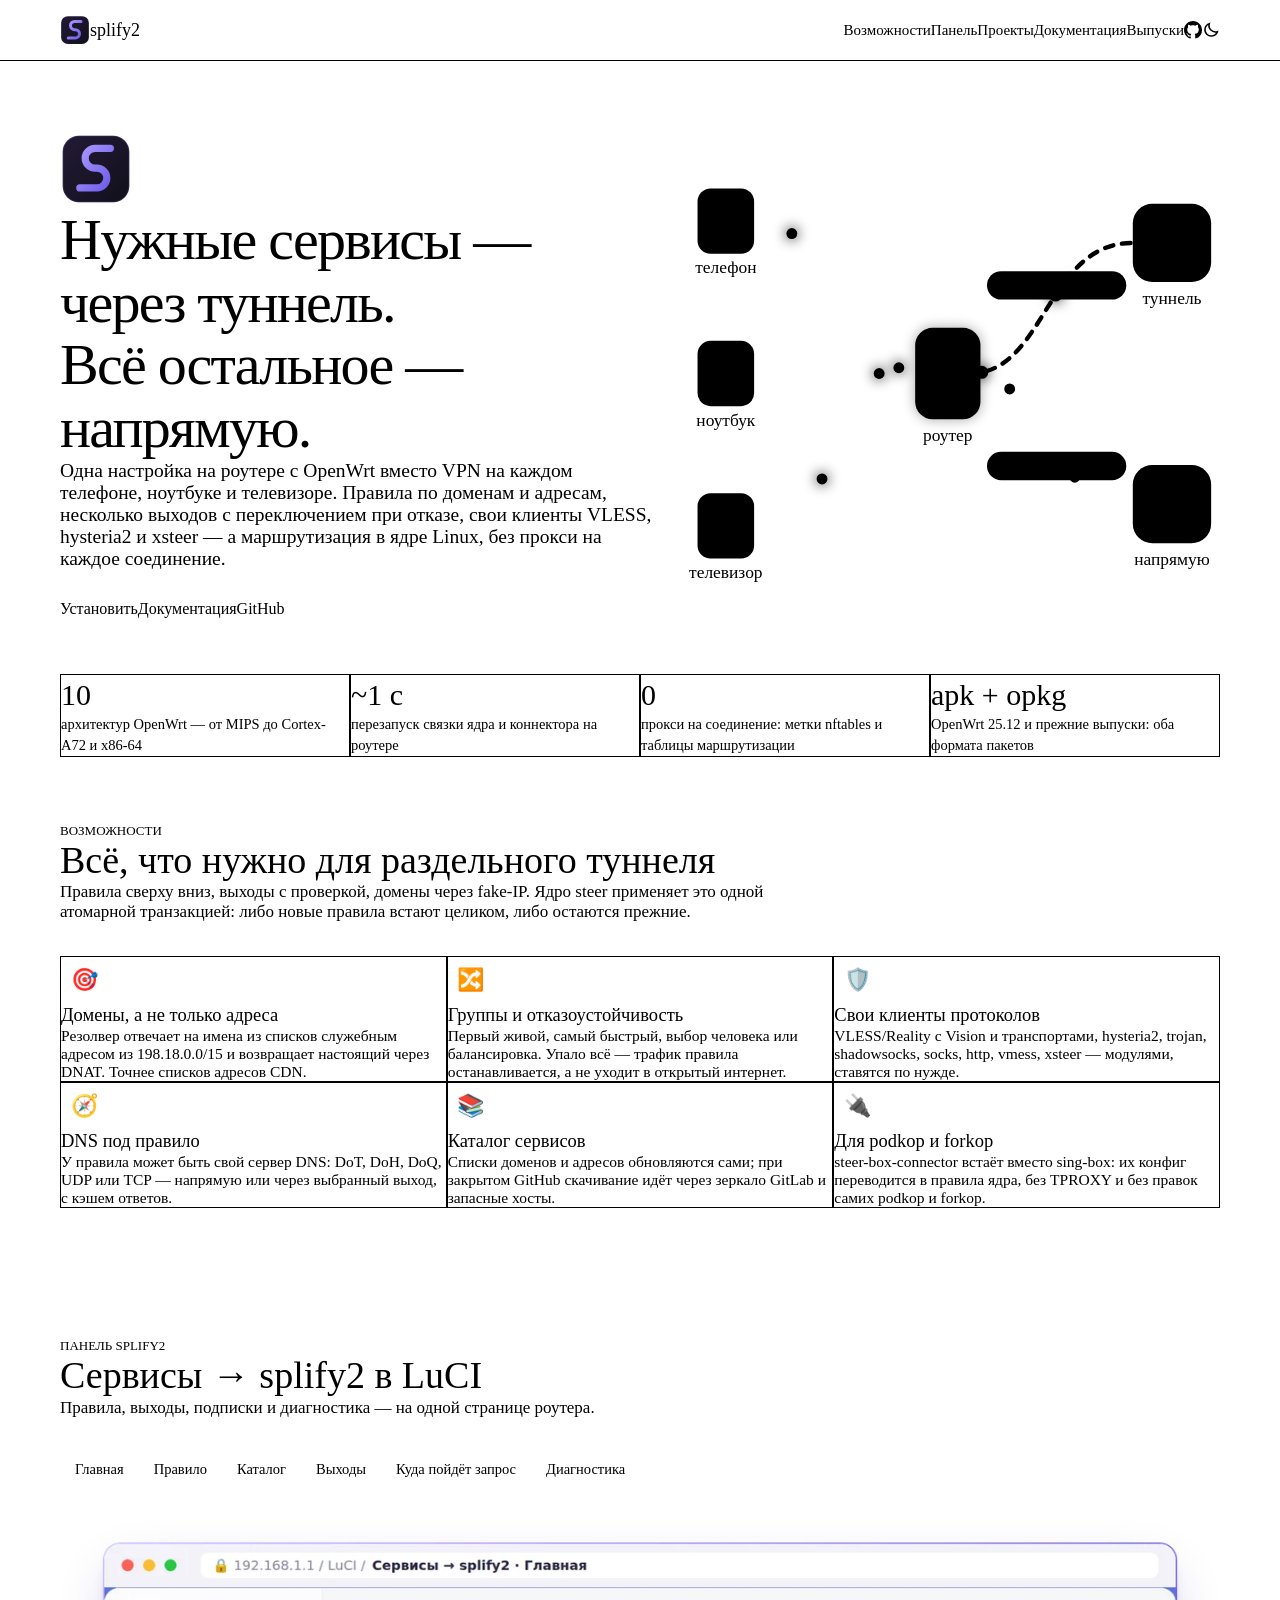
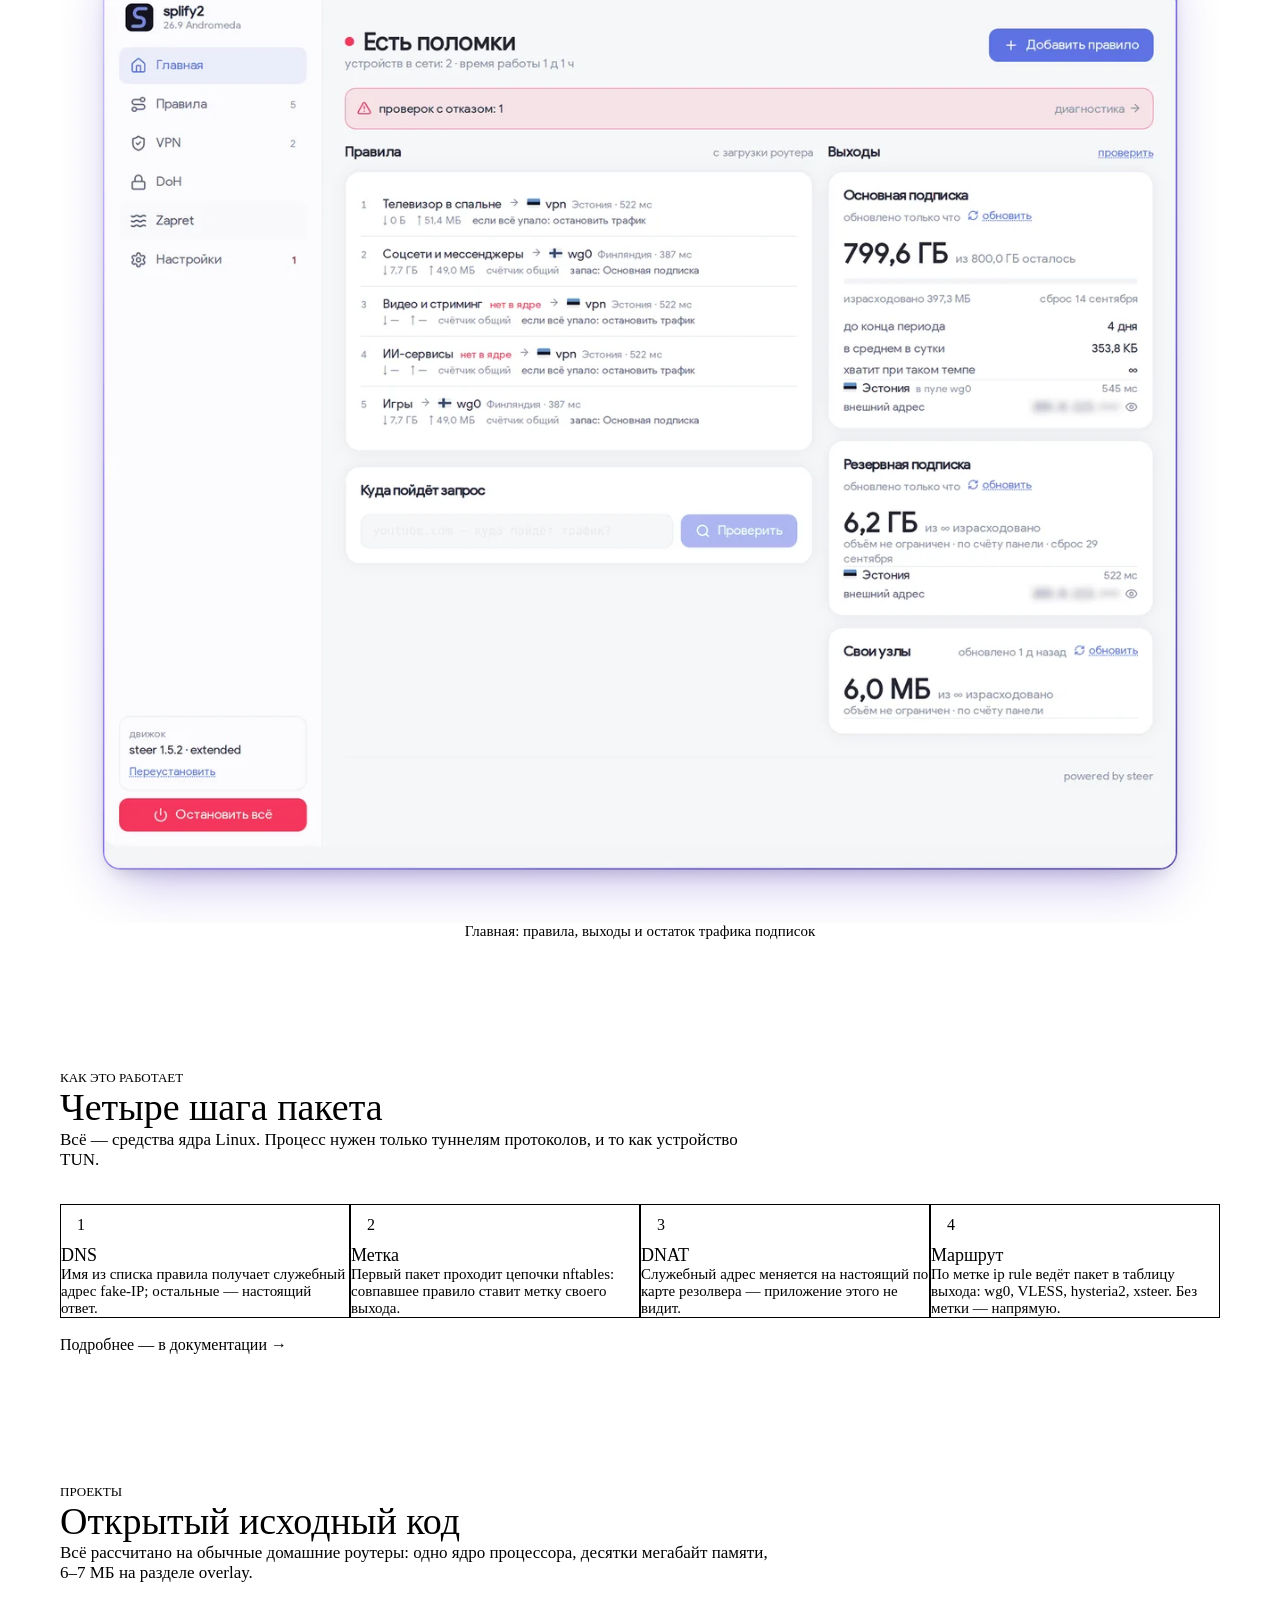
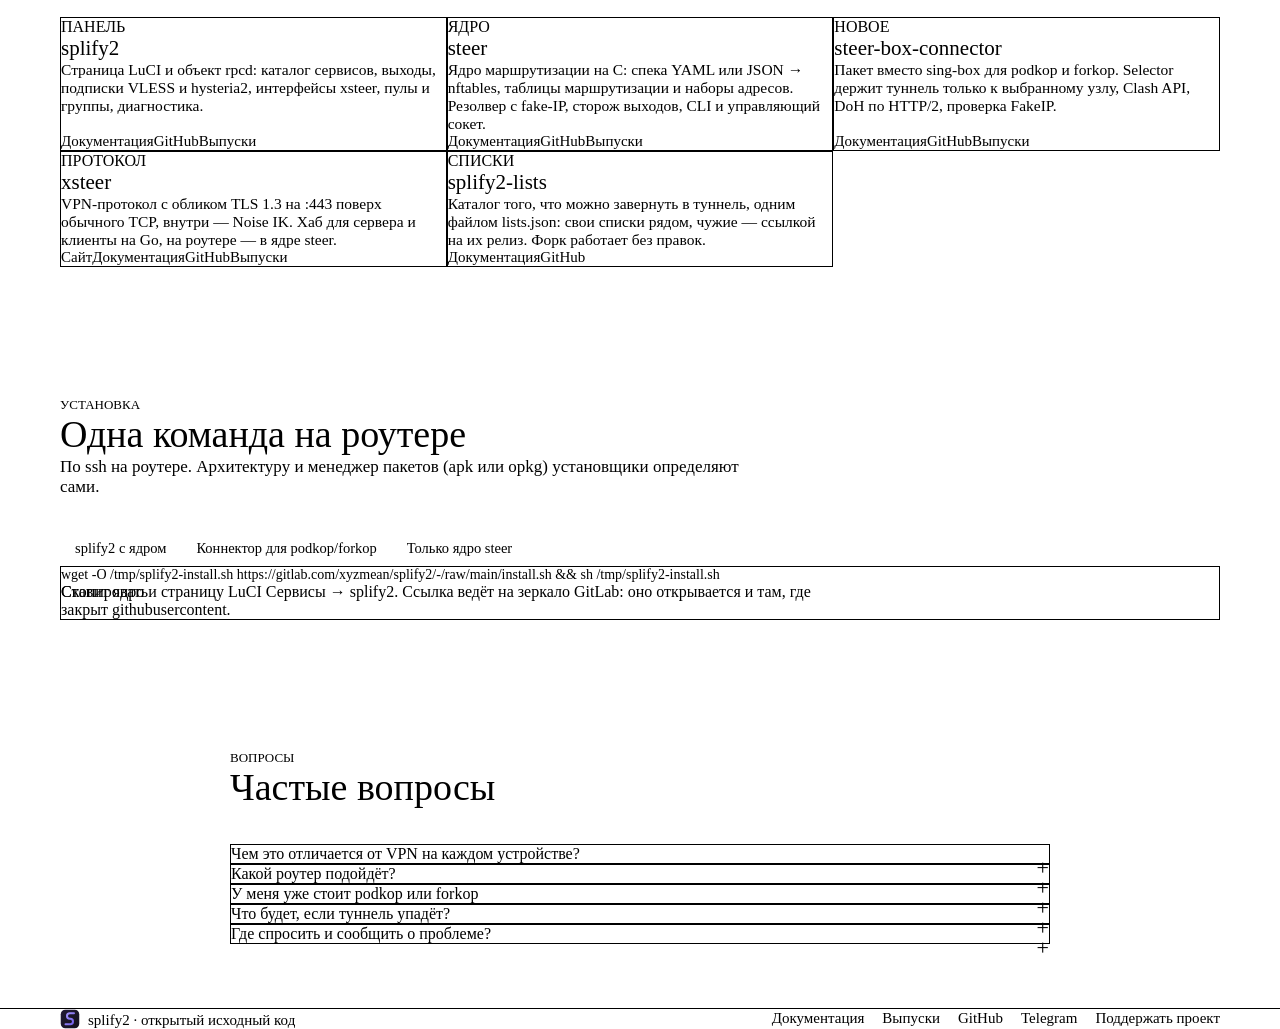
==== commit 42c1a14e: "Стекло Andromeda на всех страницах сайта: подложка на всю длину, хром и карточки Подложка .an-backdr" ====
--- a/index.html
+++ b/index.html
@@ -15,8 +15,7 @@
 <script src="/assets/theme.js"></script>
 <link rel="stylesheet" href="/assets/home.css">
 </head>
-<body class="home">
-<div class="page-bg an-backdrop" aria-hidden="true"></div>
+<body class="home an-backdrop">
 <header class="top an-glass-chrome"><div class="wrap">
   <a class="brand" href="/"><img src="/assets/img/logo.svg" alt="">splify2</a>
   <nav>
@@ -181,7 +180,7 @@
 </div></section>
 </main>
 
-<footer class="foot"><div class="wrap">
+<footer class="foot an-glass-chrome"><div class="wrap">
   <span><img src="/assets/img/logo.svg" alt="" width="20" height="20" style="vertical-align:-4px;margin-right:8px">splify2 · открытый исходный код</span>
   <nav><a href="/docs/">Документация</a><a href="/releases/">Выпуски</a><a href="https://github.com/splify2">GitHub</a><a href="https://t.me/ssplify">Telegram</a><a href="https://pay.cloudtips.ru/p/fb925110">Поддержать проект</a></nav>
 </div></footer>
--- a/assets/site.css
+++ b/assets/site.css
@@ -6,21 +6,29 @@
    Тёмная тема — [data-theme="dark"] и класс dark на <html>, как у Andromeda (assets/theme.js). */
 :root {
   color-scheme: light;
-  /* Ссылки и акцентный текст: --an-accent-press — 6,2:1 на странице. */
-  --link: var(--an-accent-press);
-  /* Второстепенный текст: --an-text-secondary — 5,5:1 (--an-text-muted на странице — 4,2:1). */
-  --muted: var(--an-text-secondary);
+  /* Страница — на подложке стекла (.an-backdrop): она темнее страницы пульта и с пятнами акцента,
+     и стекло над пятнами светлеет не везде. Поэтому роли текста — на шаг контрастнее токенов:
+     ссылки — --an-accent-press, притемнённый к тексту; подпись — --an-text-secondary, притемнённый
+     так же (замер cc.py — не ниже 4,5:1 над любым пятном). */
+  --link: color-mix(in srgb, var(--an-accent-press) 78%, var(--an-text));
+  --muted: color-mix(in srgb, var(--an-text-secondary) 68%, var(--an-text));
+  /* Стекло для чтения (текст документации): плотнее --an-glass-surface — 72 % карточки. */
+  --glass-read: color-mix(in srgb, var(--an-surface-card) 72%, transparent);
   /* Кнопка с акцентом: белый на --an-accent — 4,2:1, на --an-accent-press — 6,6:1. */
   --btn-accent: var(--an-accent-press);
   --btn-accent-hover: color-mix(in srgb, var(--an-accent-press) 88%, #000);
   --code-bg: var(--an-surface-field);
+  /* Метки (версия, тег проекта) на стекле — на сплошной карточке: оттенок -soft поверх пятен
+     подложки иначе плывёт по контрасту. */
+  --chip-accent: linear-gradient(var(--an-accent-soft), var(--an-accent-soft)) var(--an-surface-card);
+  --chip-warn: linear-gradient(var(--an-warn-soft), var(--an-warn-soft)) var(--an-surface-card);
   --top-h: 60px;
 }
 [data-theme="dark"], .dark {
   color-scheme: dark;
-  /* Акцент на тёмной странице — 4,4:1; осветлённый — 6,6:1. */
-  --link: color-mix(in srgb, var(--an-accent) 75%, #fff);
-  --muted: var(--an-text-muted);
+  /* Акцент на тёмном стекле — ниже 4,5:1; осветлённый наполовину — выше 6:1. */
+  --link: color-mix(in srgb, var(--an-accent) 55%, #fff);
+  --muted: var(--an-text-secondary);
   --btn-accent-hover: color-mix(in srgb, var(--an-accent-press) 88%, #fff);
 }
 * { box-sizing: border-box; }
@@ -41,6 +49,23 @@
 /* JetBrains Mono сливает «-<», «>-», «->» в стрелки (calt): в командах вида steer-core-<версия> это
    искажает текст, который копируют в терминал. Шорткат font эту настройку не сбрасывает. */
 code, pre, kbd, samp, .ver, a.file, .copy { font-feature-settings: "calt" 0, "liga" 0; }
+/* ---- подложка: .an-backdrop Andromeda на <body> по всей длине страницы ----
+   Пятна .an-backdrop растянуты на элемент: на длинной странице это три пятна на весь документ, и
+   под карточками ниже первого экрана размывать нечего. Здесь те же пятна (--an-glass-spot-*) на
+   базе --an-glass-base — плиткой 2400 px по вертикали, по две группы на плитку; каждое пятно гаснет
+   внутри плитки, швов нет. Цвет базы и запасная сплошная страница при
+   prefers-reduced-transparency — из самой .an-backdrop. */
+body.an-backdrop {
+  background-image:
+    radial-gradient(ellipse 70% 15% at 90% 12%, var(--an-glass-spot-1), transparent 72%),
+    radial-gradient(ellipse 55% 14% at 48% 27%, var(--an-glass-spot-3), transparent 72%),
+    radial-gradient(ellipse 60% 15% at 5% 40%, var(--an-glass-spot-2), transparent 72%),
+    radial-gradient(ellipse 70% 15% at 10% 62%, var(--an-glass-spot-1), transparent 72%),
+    radial-gradient(ellipse 55% 14% at 55% 76%, var(--an-glass-spot-3), transparent 72%),
+    radial-gradient(ellipse 60% 15% at 94% 88%, var(--an-glass-spot-2), transparent 72%);
+  background-size: 100% 2400px; background-repeat: repeat-y;
+}
+@media (prefers-reduced-transparency: reduce) { body.an-backdrop { background-image: none; } }
 .wrap { max-width: 1160px; margin: 0 auto; padding: 0 var(--an-space-8); }
 
 /* ---- шапка: стекло хрома Andromeda (класс an-glass-chrome в разметке) ---- */
@@ -76,7 +101,7 @@
 .btn.primary:hover { background: var(--btn-accent-hover); box-shadow: var(--an-shadow-hover); }
 
 /* ---- подвал ---- */
-footer.foot { border-top: 1px solid var(--an-border); padding: var(--an-space-12) 0 44px; color: var(--muted); font-size: 15px; }
+footer.foot { border-style: solid; border-width: 1px 0 0; padding: var(--an-space-12) 0 44px; color: var(--muted); font-size: 15px; }
 footer.foot .wrap { display: flex; flex-wrap: wrap; gap: var(--an-space-8) var(--an-space-12); justify-content: space-between; align-items: center; }
 footer.foot nav { display: flex; flex-wrap: wrap; gap: 18px; }
 footer.foot a { color: var(--muted); }
@@ -88,6 +113,6 @@
 .hl .s, .hl .s1, .hl .s2, .hl .sh { color: var(--hl-str, var(--an-success-ink)); }
 .hl .m, .hl .mi, .hl .mf, .hl .kc { color: var(--an-warn-ink); }
 .hl .nb, .hl .nf, .hl .na { color: var(--an-text); font-weight: var(--an-weight-medium); }
-/* --an-success-ink на поле кода в светлой теме — 3,7:1: строки темнее на четверть. */
-:root:not(.dark) { --hl-str: color-mix(in srgb, var(--an-success-ink) 72%, var(--an-text)); }
+/* --an-success-ink на поле кода в светлой теме — 3,7:1: строки темнее на треть. */
+:root:not(.dark) { --hl-str: color-mix(in srgb, var(--an-success-ink) 62%, var(--an-text)); }
 @media (prefers-reduced-motion: reduce) { * { animation: none !important; transition: none !important; scroll-behavior: auto !important; } }
--- a/assets/home.css
+++ b/assets/home.css
@@ -1,16 +1,7 @@
 /* Главная: первый экран со схемой сети, разделы, витрина панели. Токены — Andromeda (site.css).
-   Подложка страницы — .an-backdrop Andromeda (слой .page-bg во весь экран), карточки —
+   Подложка — .an-backdrop Andromeda на <body> по всей длине (site.css), карточки —
    стекло .an-glass: как экраны пульта splify2. Карточки стекла в разметке задают только форму —
    фон, кромку, тень и размытие даёт .an-glass. */
-.home { background: var(--an-glass-base); }
-/* Подложка — отдельным слоем во весь экран: пятна стоят на месте при прокрутке и на телефонах, где
-   background-attachment: fixed не работает. */
-.page-bg { position: fixed; inset: 0; z-index: -1; pointer-events: none; }
-/* Подложка темнее страницы и с пятнами акцента: второстепенный текст и ссылки на ней — на шаг
-   контрастнее, чем на сплошной странице документации (замер — не ниже 4,5:1 над пятнами). */
-.home { --muted: color-mix(in srgb, var(--an-text-secondary) 68%, var(--an-text));
-  --link: color-mix(in srgb, var(--an-accent-press) 78%, var(--an-text)); }
-.dark .home { --muted: var(--an-text-secondary); --link: color-mix(in srgb, var(--an-accent) 55%, #fff); }
 .hero { position: relative; overflow: hidden; padding: 72px 0 56px; }
 .hero-grid { position: relative; display: grid; grid-template-columns: 1.05fr 1fr; gap: var(--an-space-14); align-items: center; }
 .logo-draw { width: 72px; height: 72px; margin-bottom: var(--an-space-10); filter: drop-shadow(0 10px 24px var(--an-accent-glow)); }
@@ -116,7 +107,7 @@
 .p:hover { transform: translateY(-4px); }
 .p:target { outline: 2px solid var(--an-accent); }
 .p .tag { align-self: flex-start; font: var(--an-text-caption); font-weight: var(--an-weight-semibold); letter-spacing: var(--an-tracking-caps); text-transform: uppercase;
-  color: var(--link); background: var(--an-accent-soft); padding: var(--an-space-2) 9px; border-radius: var(--an-radius-badge); margin-bottom: var(--an-space-6); }
+  color: var(--link); background: var(--chip-accent); padding: var(--an-space-2) 9px; border-radius: var(--an-radius-badge); margin-bottom: var(--an-space-6); }
 .p .tag.new { background: var(--btn-accent); color: var(--an-text-on-accent); }
 .p h3 { margin: 0 0 var(--an-space-4); font-size: 21px; }
 .p p { margin: 0 0 var(--an-space-8); color: var(--muted); font-size: 15.5px; }
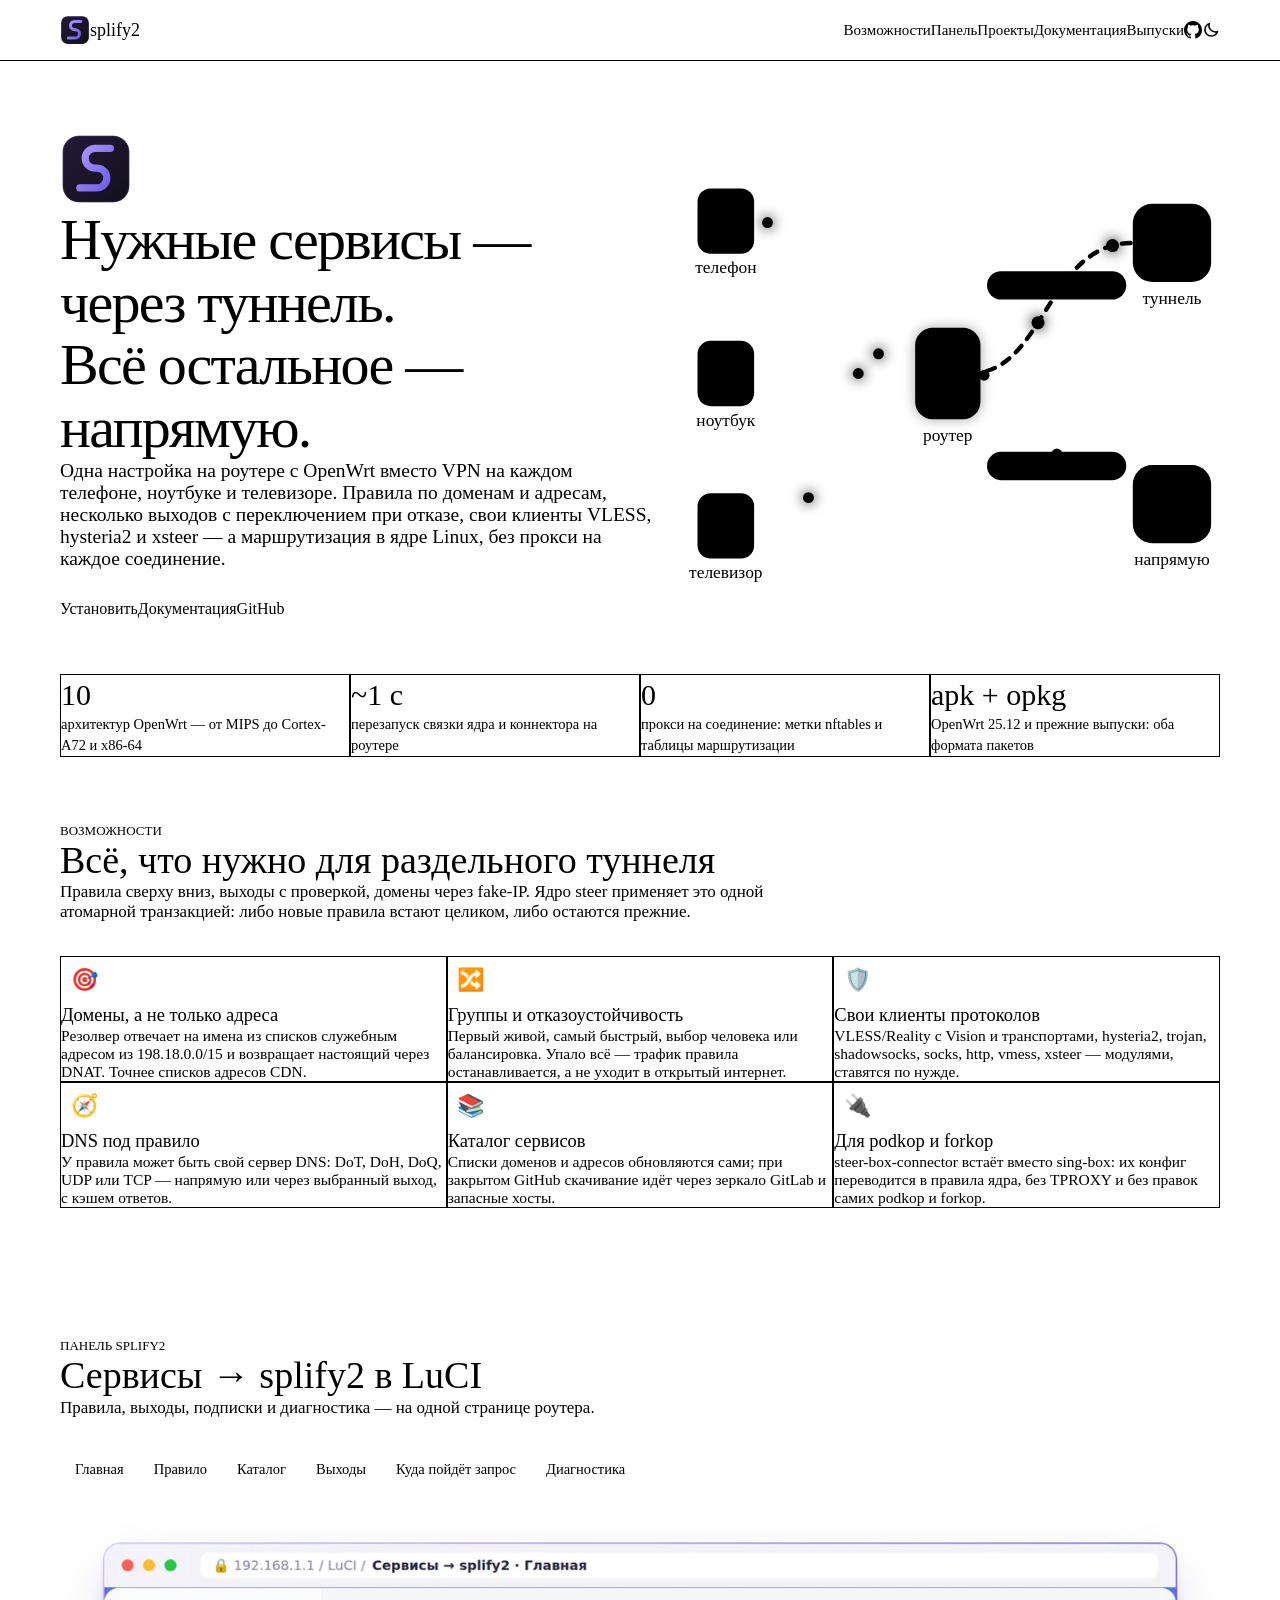
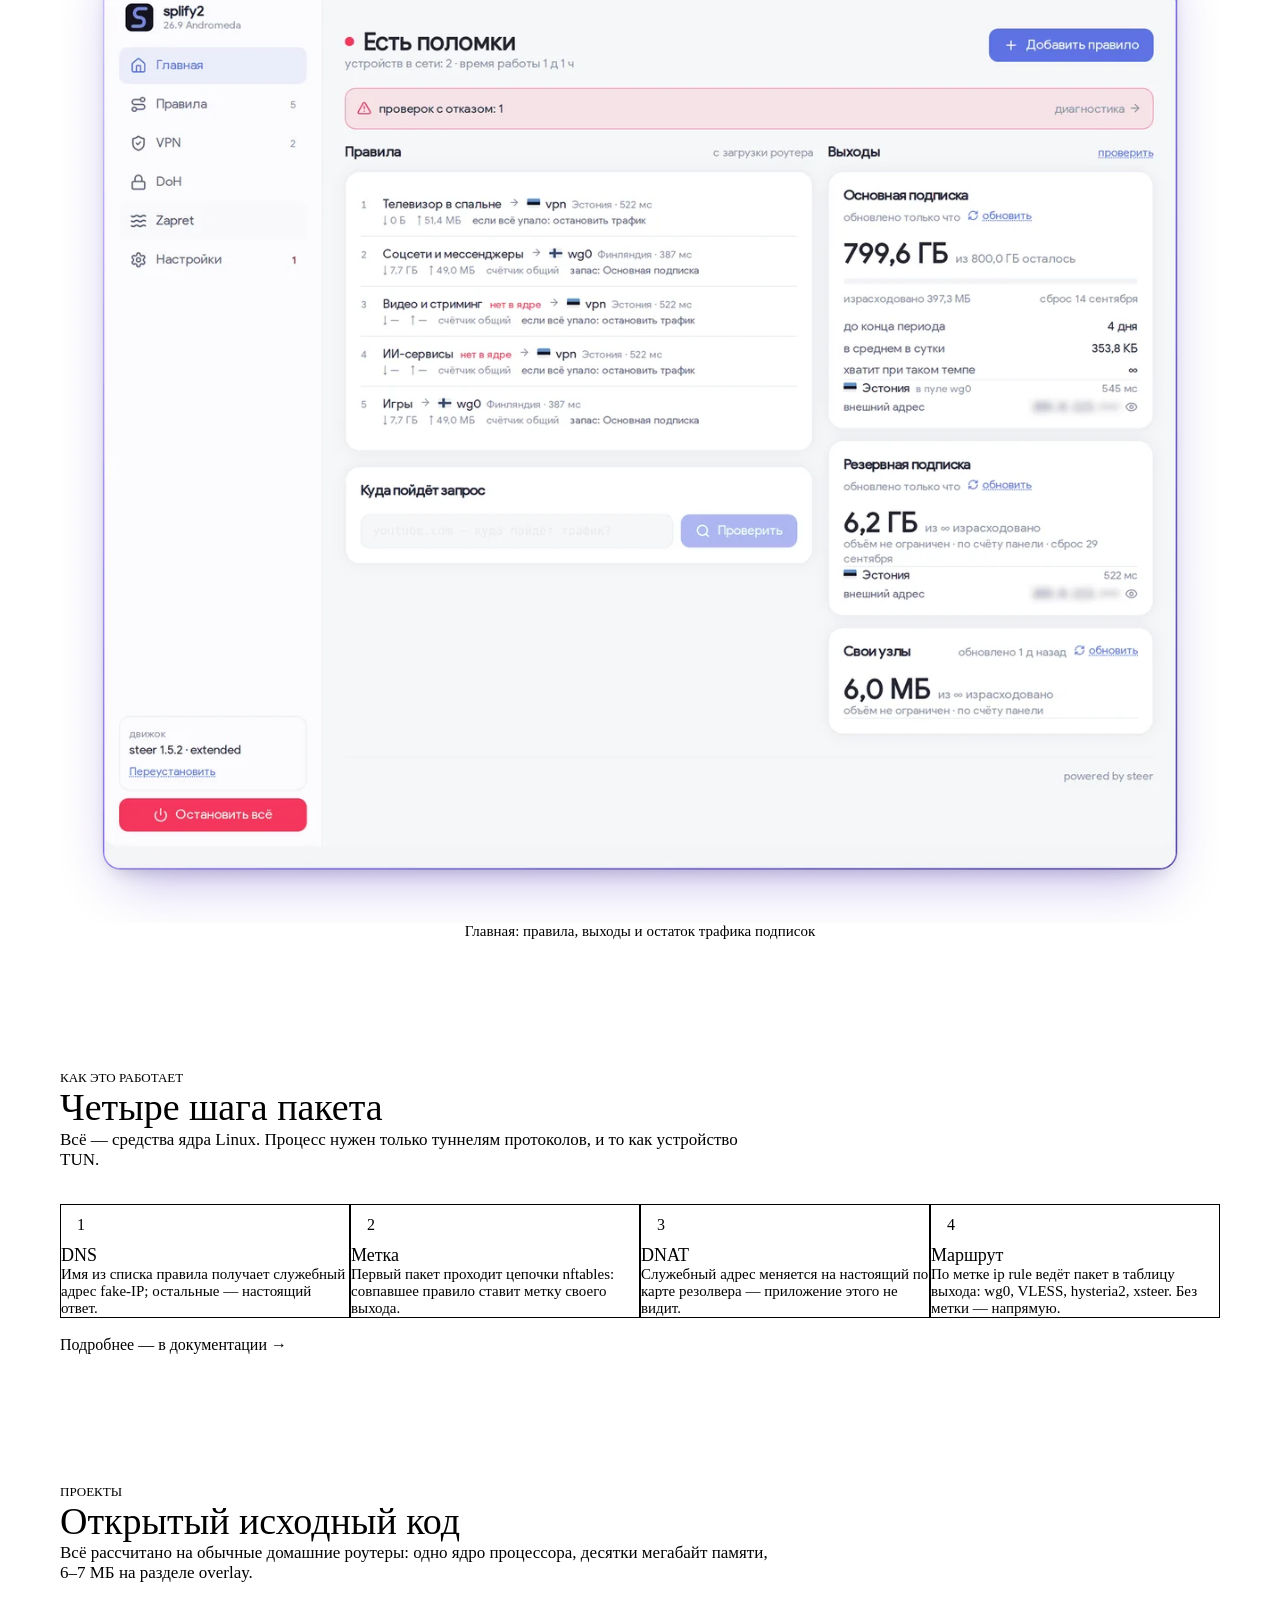
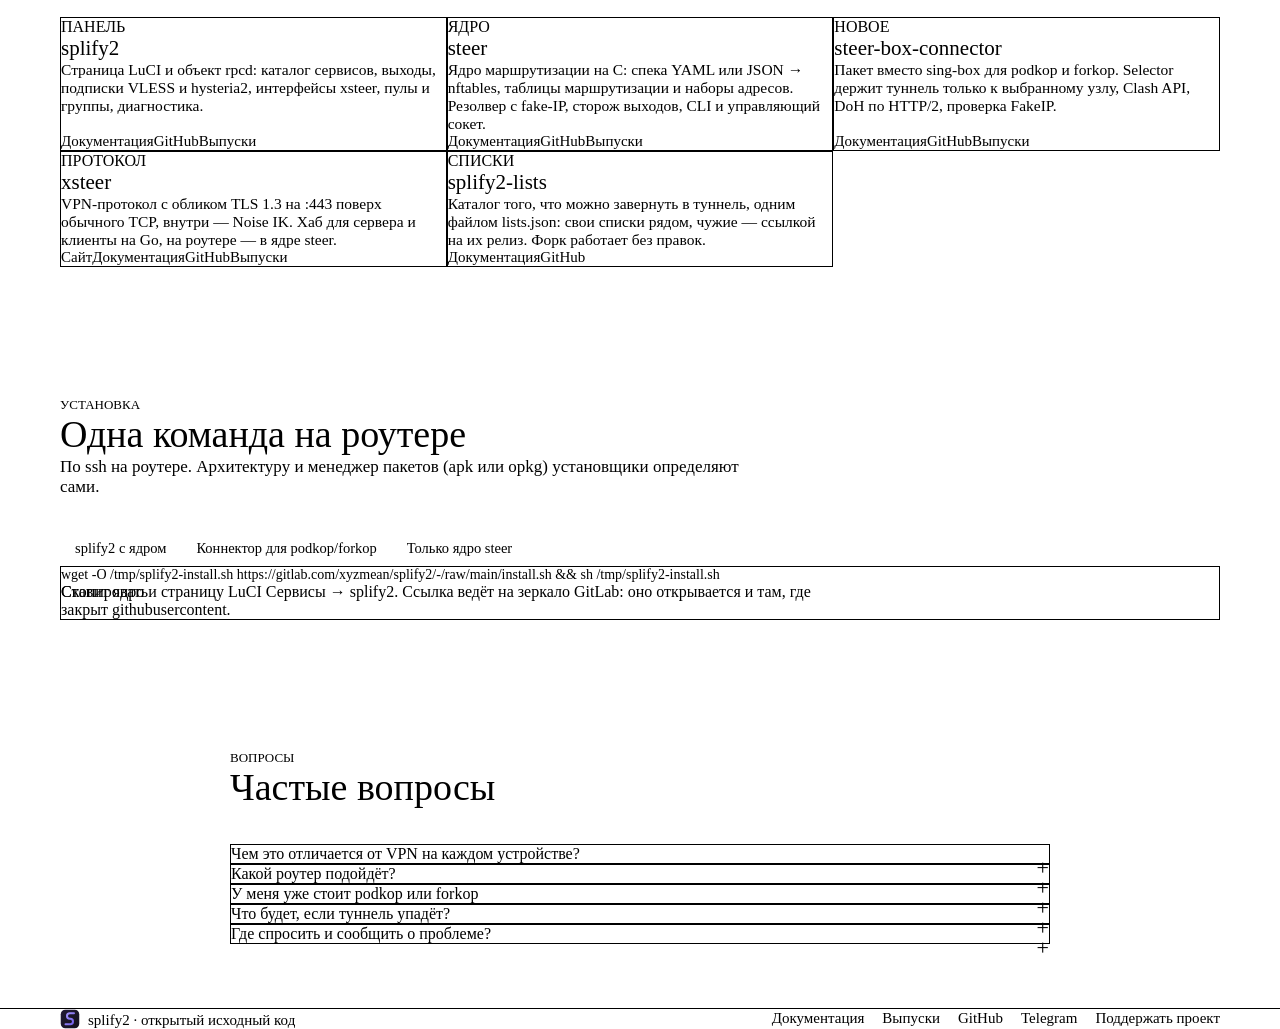
==== commit 0db1c8d8: "Главная: «работает более чем на N роутерах» Число — из сводки приёмника откликов (splify2-telemetry-" ====
--- a/index.html
+++ b/index.html
@@ -49,6 +49,7 @@
         <a class="btn" href="/docs/">Документация</a>
         <a class="btn ghost" href="https://github.com/splify2">GitHub</a>
       </div>
+      <p class="live" id="live" hidden title="Роутеры, откликнувшиеся за последние сутки"><i aria-hidden="true"></i><span></span></p>
     </div>
 
     <div class="net" aria-label="Схема: устройства сети, роутер, туннель для выбранных сервисов и прямой путь для остальных">
--- a/assets/home.css
+++ b/assets/home.css
@@ -144,3 +144,8 @@
 .framed img.fade { opacity: 0; }
 .framed:hover img { transform: translateY(-4px); }
 .framed .cap { margin: var(--an-space-2) 0 0; color: var(--muted); font-size: 15px; }
+
+/* Счётчик живых роутеров под кнопками героя. */
+.live { display: inline-flex; align-items: center; gap: 10px; margin: var(--an-space-8) 0 0; color: var(--muted); font-size: 15px; }
+.live[hidden] { display: none; }
+.live i { width: 8px; height: 8px; border-radius: 50%; background: var(--an-success); box-shadow: 0 0 0 4px color-mix(in srgb, var(--an-success) 22%, transparent); }
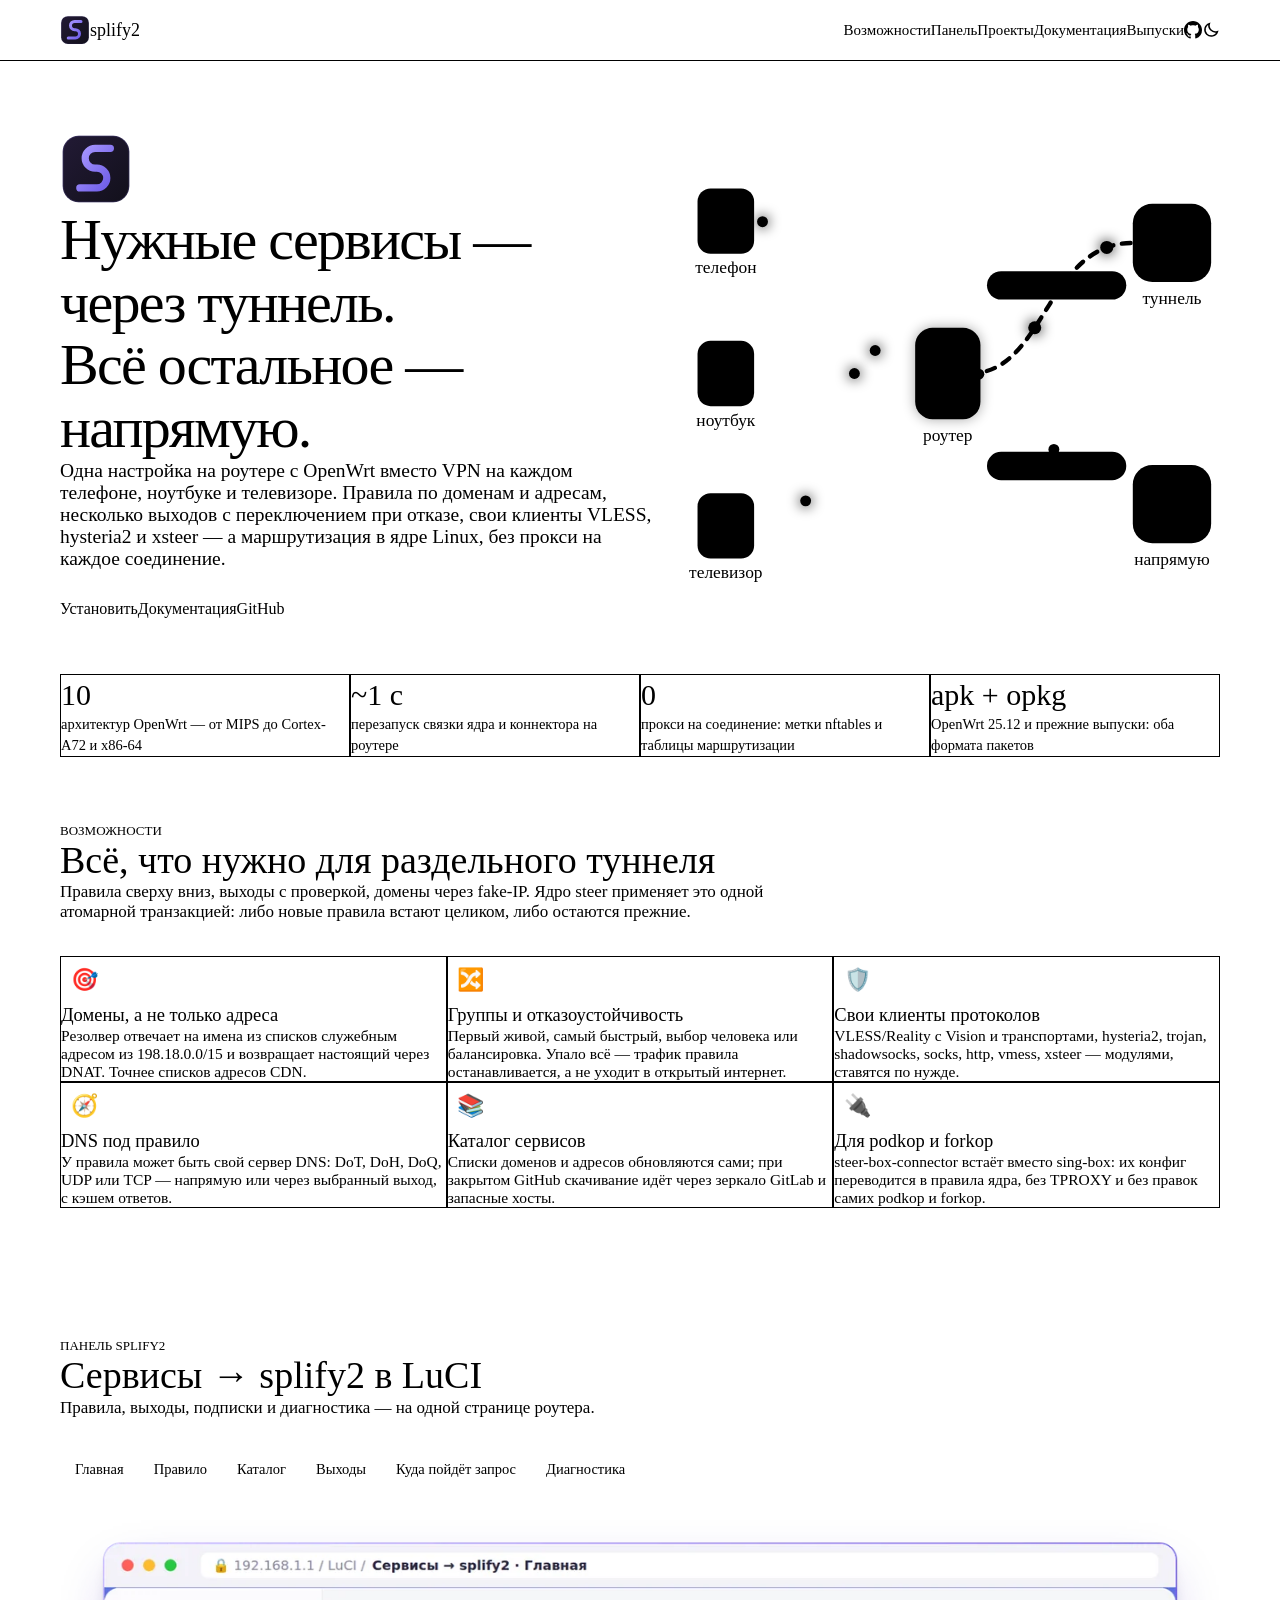
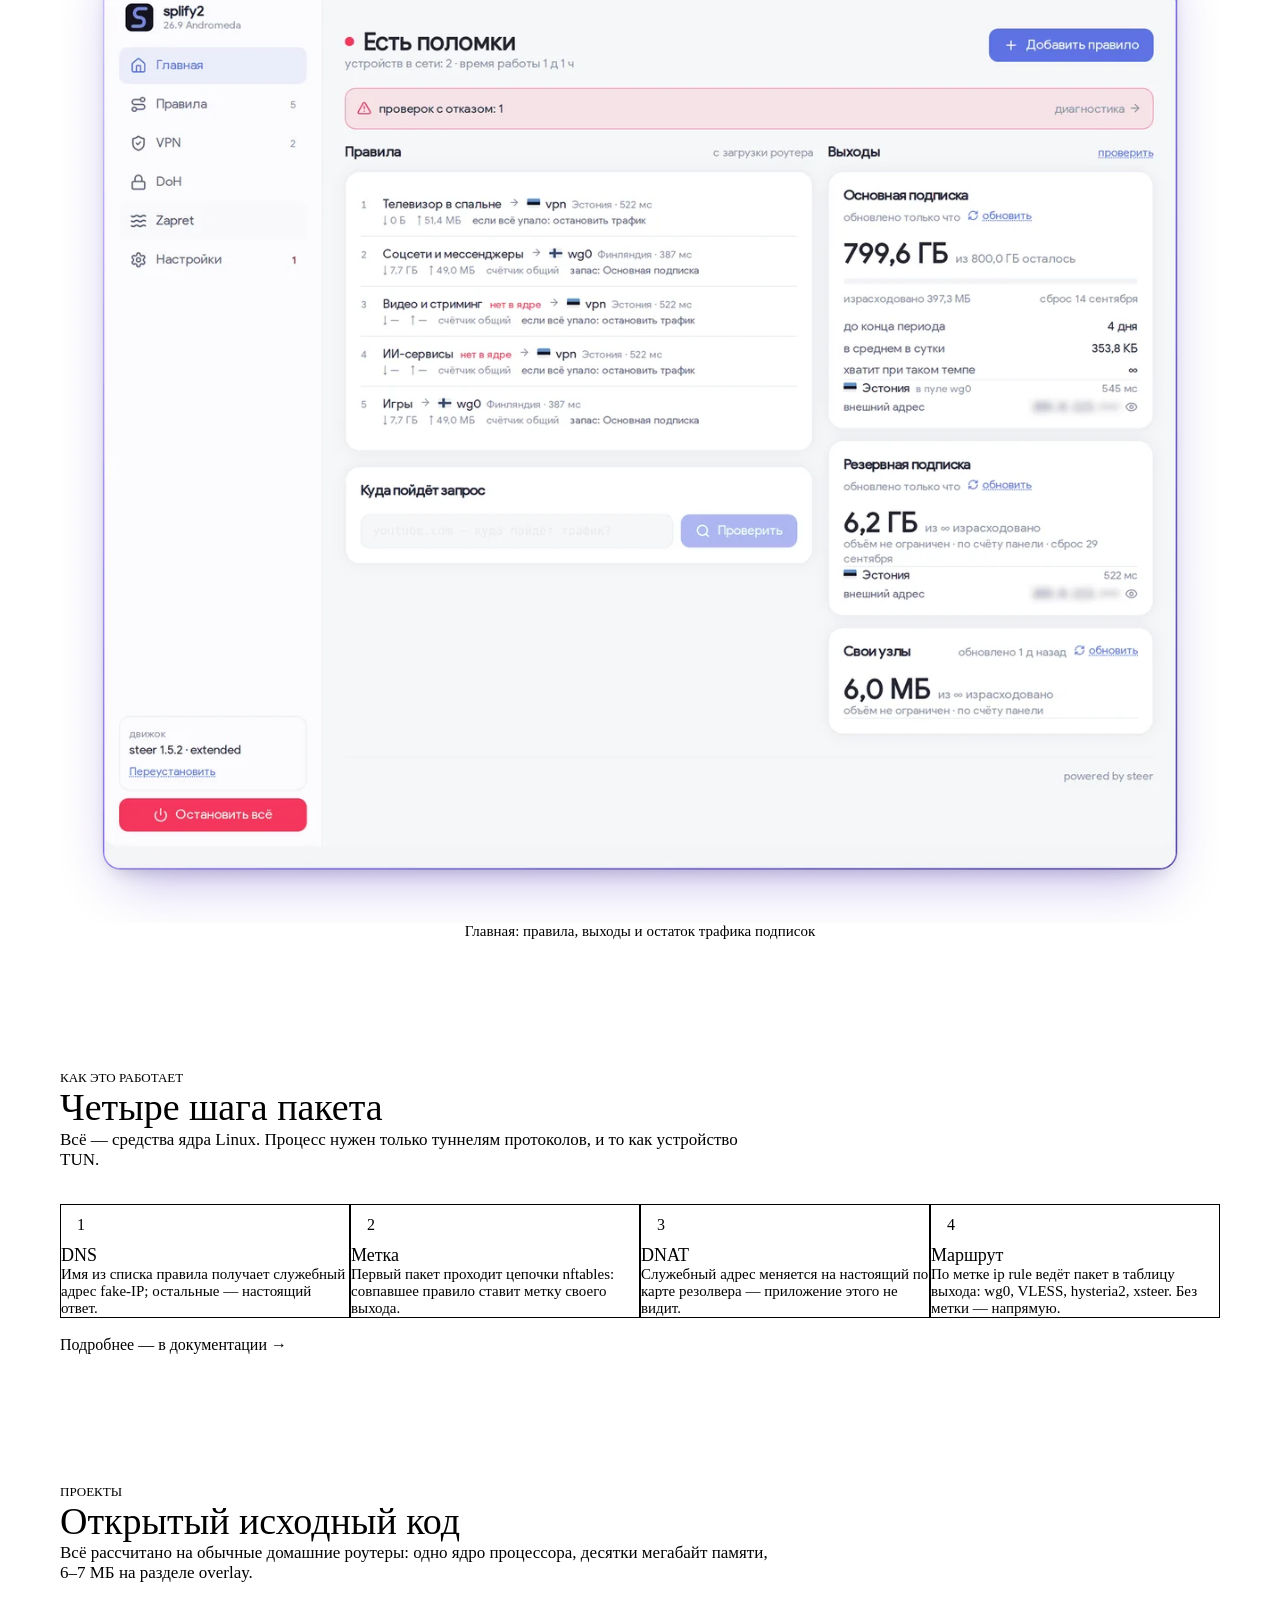
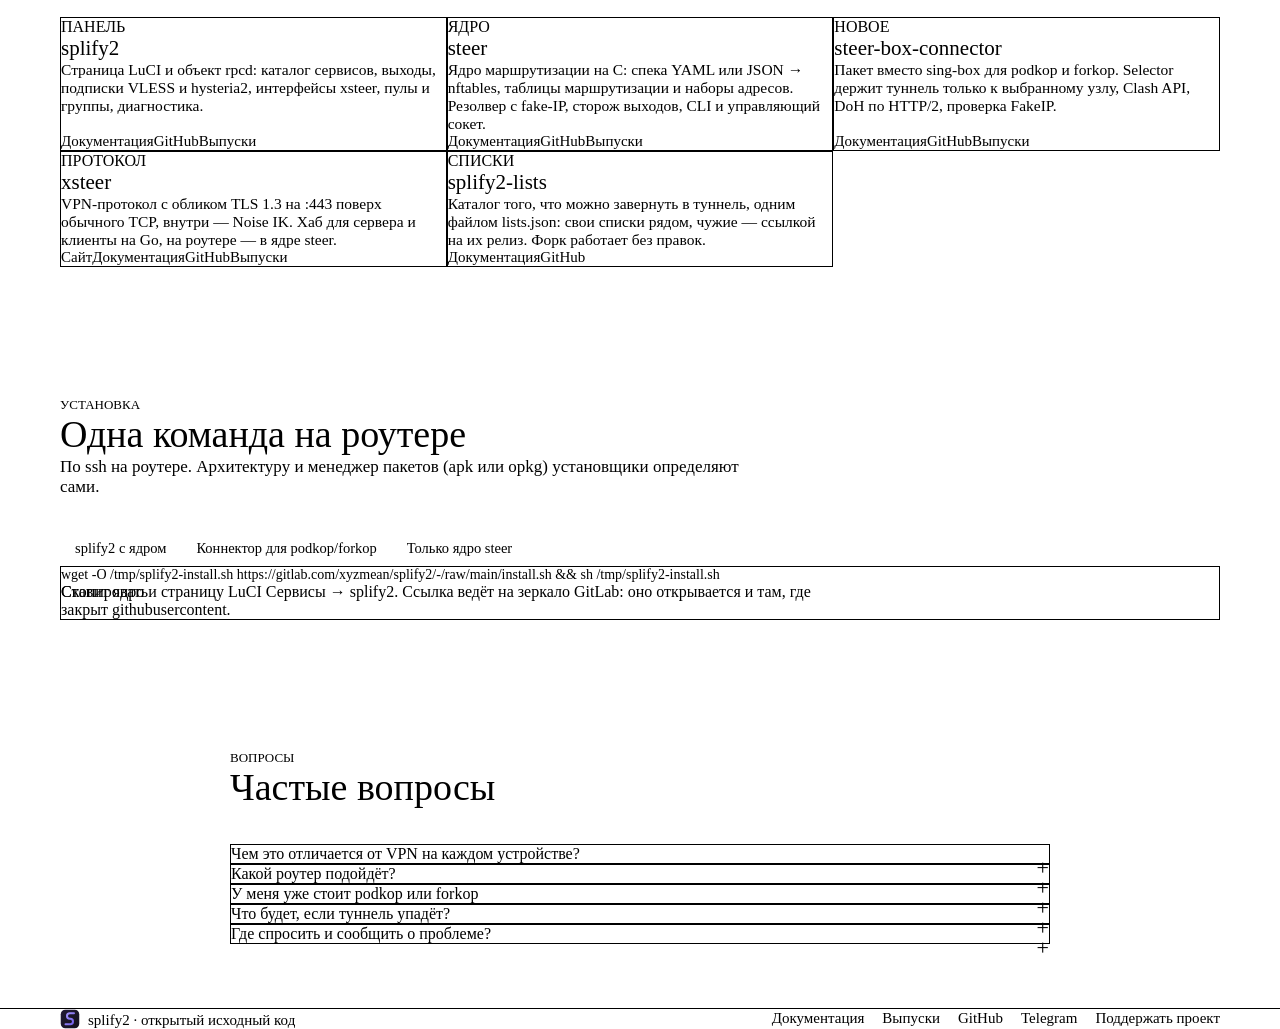
==== commit f25474dd: "Главная: «работает более чем на N роутерах» и карта России под ним Строка под кнопками героя заменен" ====
--- a/index.html
+++ b/index.html
@@ -49,7 +49,6 @@
         <a class="btn" href="/docs/">Документация</a>
         <a class="btn ghost" href="https://github.com/splify2">GitHub</a>
       </div>
-      <p class="live" id="live" hidden title="Роутеры, откликнувшиеся за последние сутки"><i aria-hidden="true"></i><span></span></p>
     </div>
 
     <div class="net" aria-label="Схема: устройства сети, роутер, туннель для выбранных сервисов и прямой путь для остальных">
@@ -95,6 +94,14 @@
   <div class="an-glass"><b>0</b><span>прокси на соединение: метки nftables и таблицы маршрутизации</span></div>
   <div class="an-glass"><b>apk + opkg</b><span>OpenWrt 25.12 и прежние выпуски: оба формата пакетов</span></div>
 </div></section>
+
+<section id="map" class="map" hidden>
+  <div class="wrap"><h2 class="live" id="live"></h2></div>
+  <div class="map-wide"><div class="map-card an-glass" id="map-card" hidden>
+    <svg id="ru-map" role="img" aria-label="Карта России: города, где работает splify2"></svg>
+    <div class="map-tip" id="map-tip" hidden></div>
+  </div></div>
+</section>
 
 <section id="features" class="features"><div class="wrap">
   <div class="sec-head reveal"><span class="kicker">Возможности</span><h2>Всё, что нужно для раздельного туннеля</h2><p>Правила сверху вниз, выходы с проверкой, домены через fake-IP. Ядро steer применяет это одной атомарной транзакцией: либо новые правила встают целиком, либо остаются прежние.</p></div>
--- a/assets/home.css
+++ b/assets/home.css
@@ -145,7 +145,25 @@
 .framed:hover img { transform: translateY(-4px); }
 .framed .cap { margin: var(--an-space-2) 0 0; color: var(--muted); font-size: 15px; }
 
-/* Счётчик живых роутеров под кнопками героя. */
-.live { display: inline-flex; align-items: center; gap: 10px; margin: var(--an-space-8) 0 0; color: var(--muted); font-size: 15px; }
-.live[hidden] { display: none; }
-.live i { width: 8px; height: 8px; border-radius: 50%; background: var(--an-success); box-shadow: 0 0 0 4px color-mix(in srgb, var(--an-success) 22%, transparent); }
+/* Карта России: контур — assets/ru-map.json (tools/ru_map.py), города — из сводки откликов. */
+.map[hidden], .map-card[hidden] { display: none; }
+.map .live { font-size: clamp(27px, 3.6vw, 38px); line-height: 1.15; letter-spacing: var(--an-tracking-verdict); margin: 0 0 var(--an-space-9); }
+/* Карта шире колонки текста: почти во всю ширину окна, до 1720 px. */
+.map-wide { max-width: 1720px; margin: 0 auto; padding: 0 var(--an-space-8); }
+.map-card { position: relative; border-width: 1px; border-style: solid; border-radius: var(--an-radius-card); padding: clamp(10px, 2.2vw, 36px); }
+#ru-map { display: block; width: 100%; height: auto; overflow: visible; }
+/* Прозрачность — у группы, а не у заливки: куски контура на 180-м меридиане перекрываются, и
+   полупрозрачная заливка рисовала бы на стыке шов. */
+#ru-map .land { opacity: .14; }
+#ru-map .land path { fill: var(--an-accent); stroke: var(--an-accent); stroke-width: .7; }
+.dark #ru-map .land, [data-theme="dark"] #ru-map .land { opacity: .26; }
+#ru-map .halo { fill: var(--an-accent); opacity: .16; }
+#ru-map .dot { fill: var(--an-accent); stroke: var(--an-glass-edge); stroke-width: 1.5; vector-effect: non-scaling-stroke; cursor: pointer; transition: opacity .15s; }
+#ru-map g.city { outline: none; }
+#ru-map g.city:hover .dot, #ru-map g.city:focus-visible .dot { fill: var(--link); }
+#ru-map g.city:focus-visible .halo { opacity: .4; }
+.map-tip { position: absolute; transform: translate(-50%, calc(-100% - 12px)); pointer-events: none; white-space: nowrap;
+  padding: 6px 12px; border-radius: var(--an-radius-control); font-size: 14px; font-weight: var(--an-weight-medium);
+  background: var(--an-surface-card); color: var(--an-text); border: 1px solid var(--an-border); box-shadow: var(--an-glass-shadow); }
+.map-tip[hidden] { display: none; }
+@media (max-width: 560px) { .map-wide { padding: 0 var(--an-space-4); } }
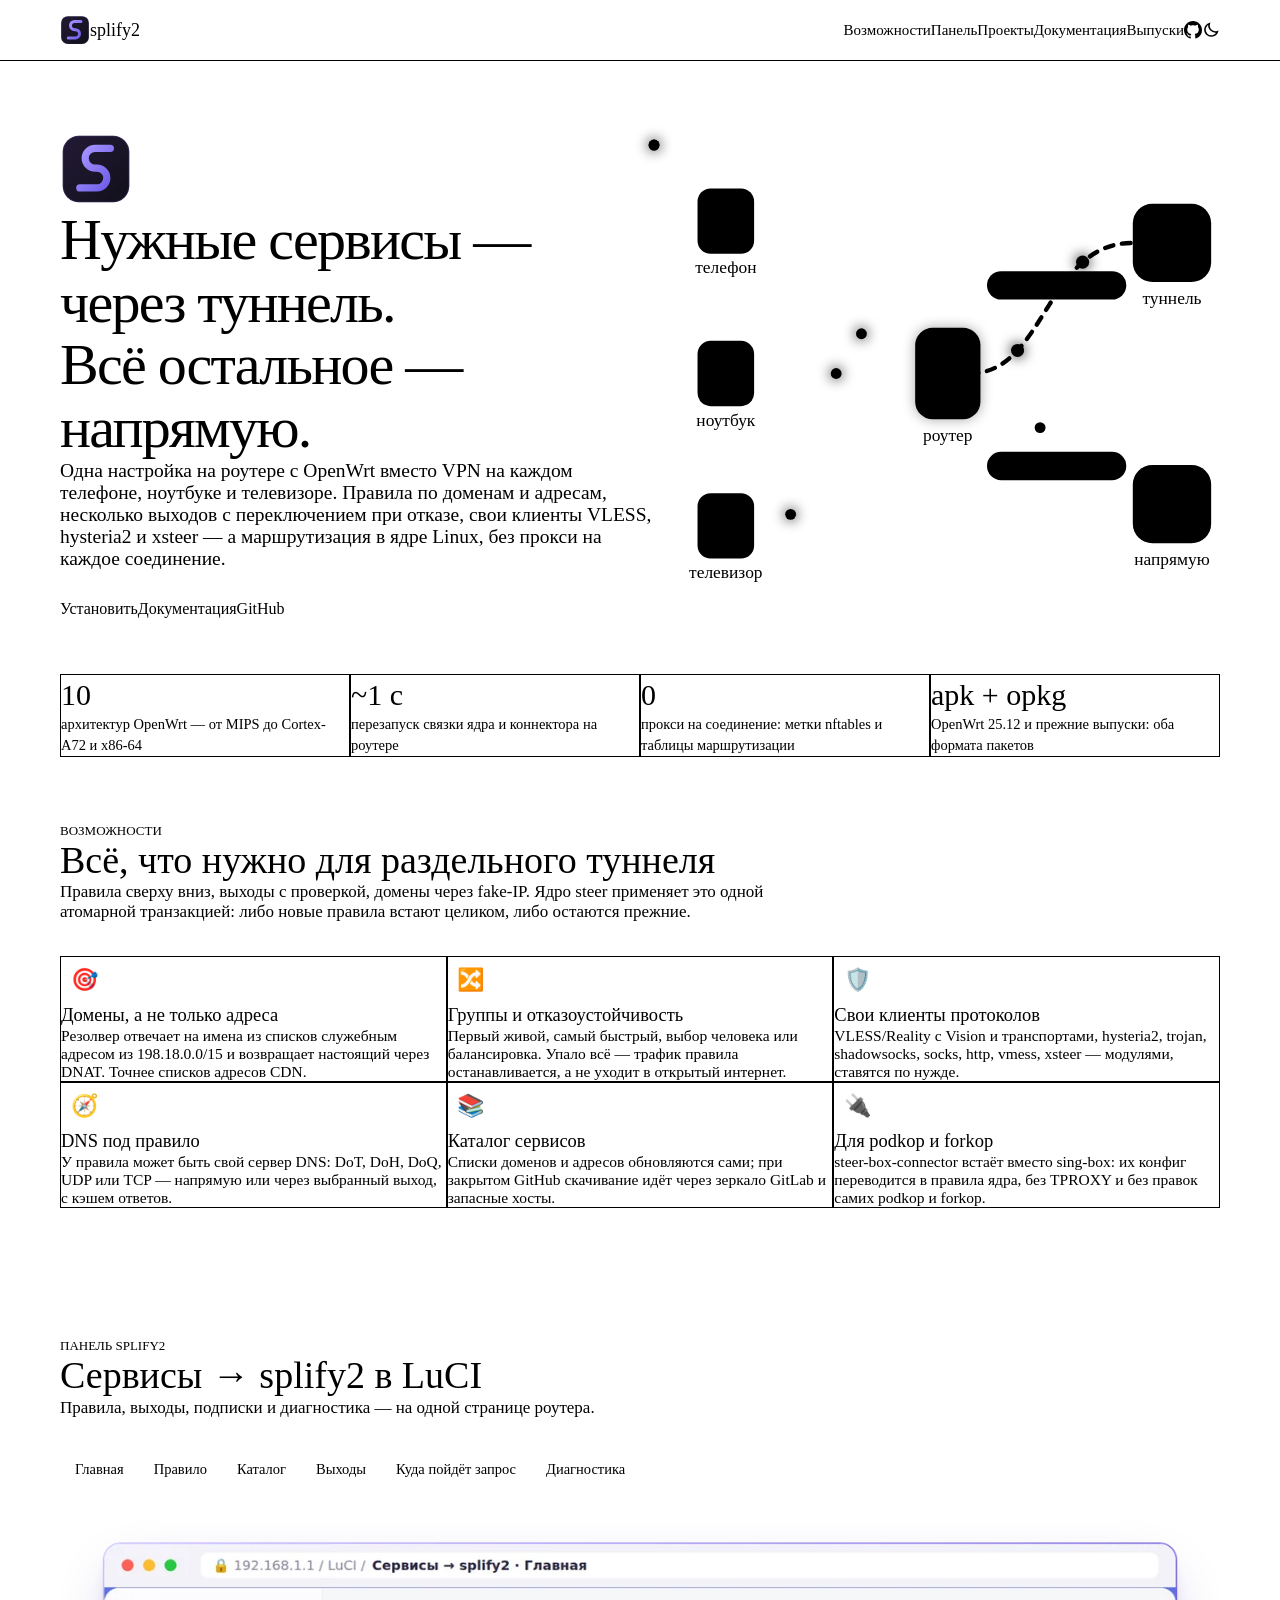
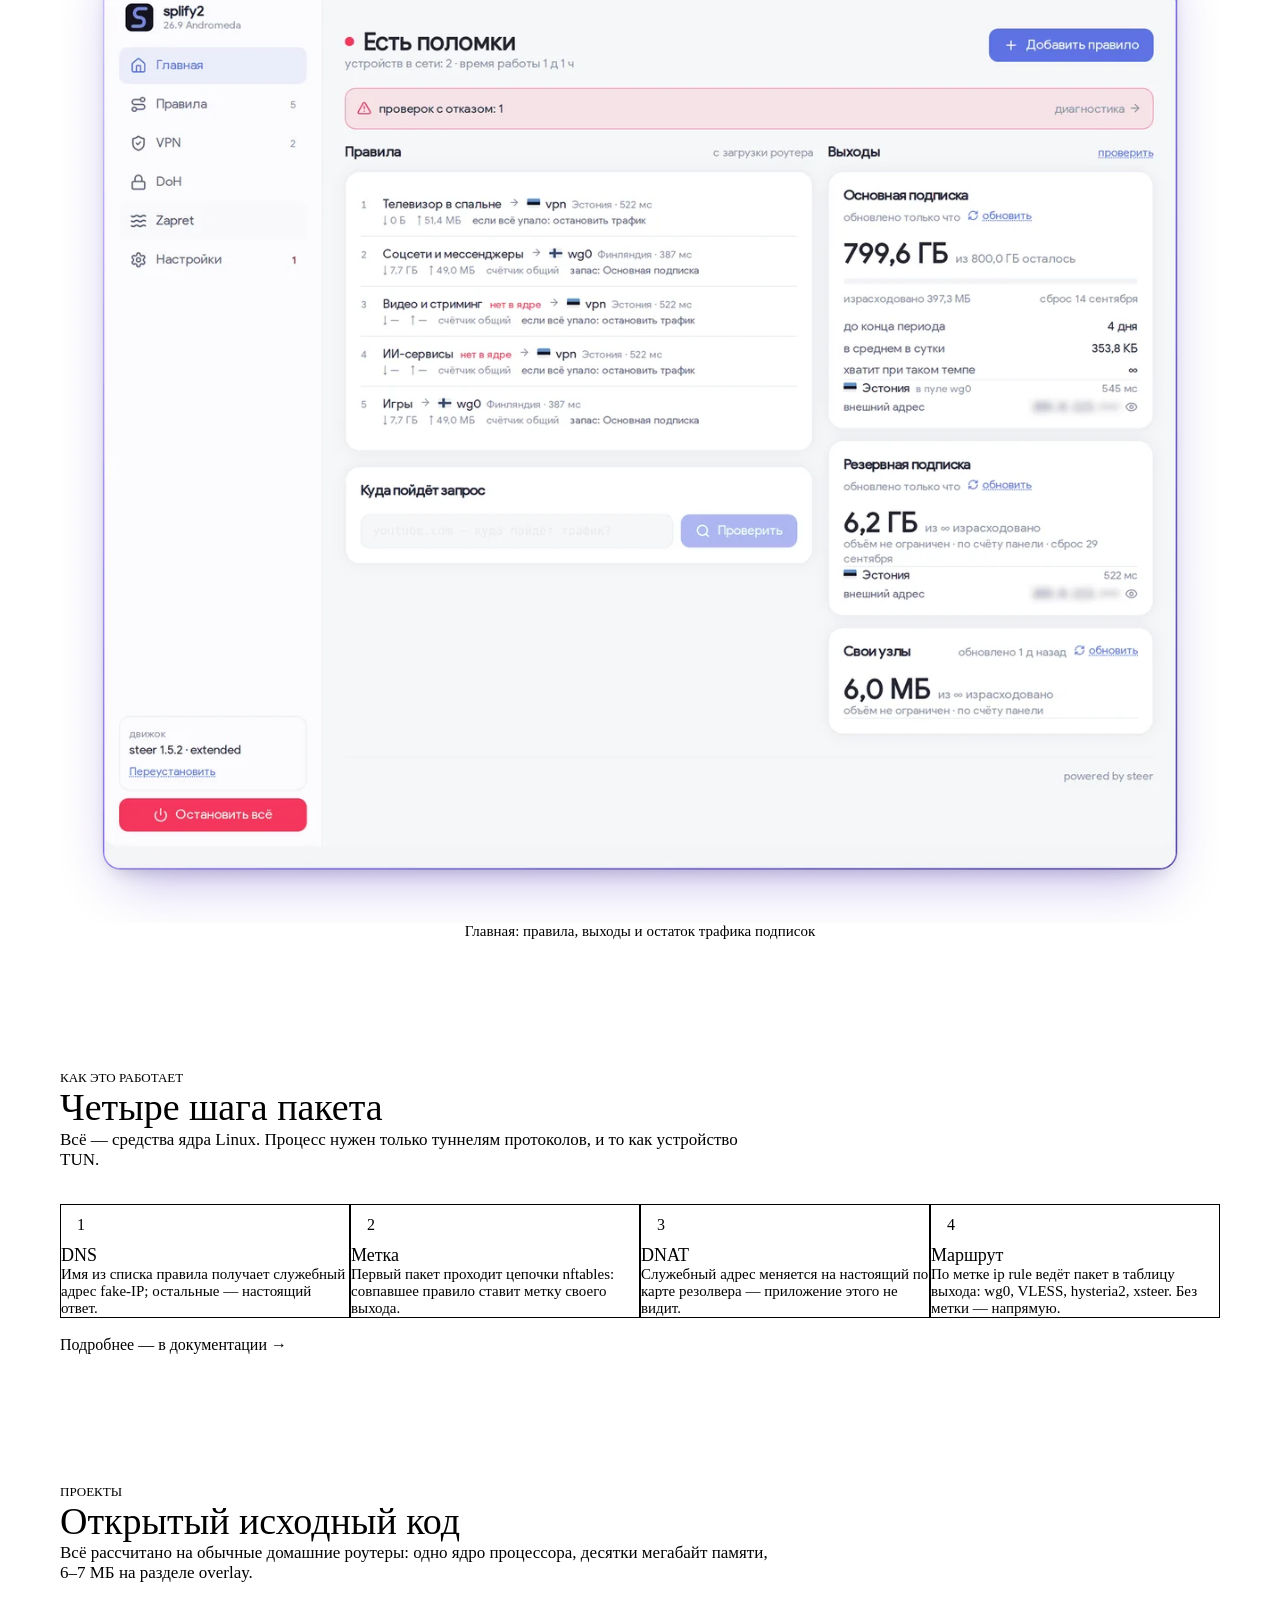
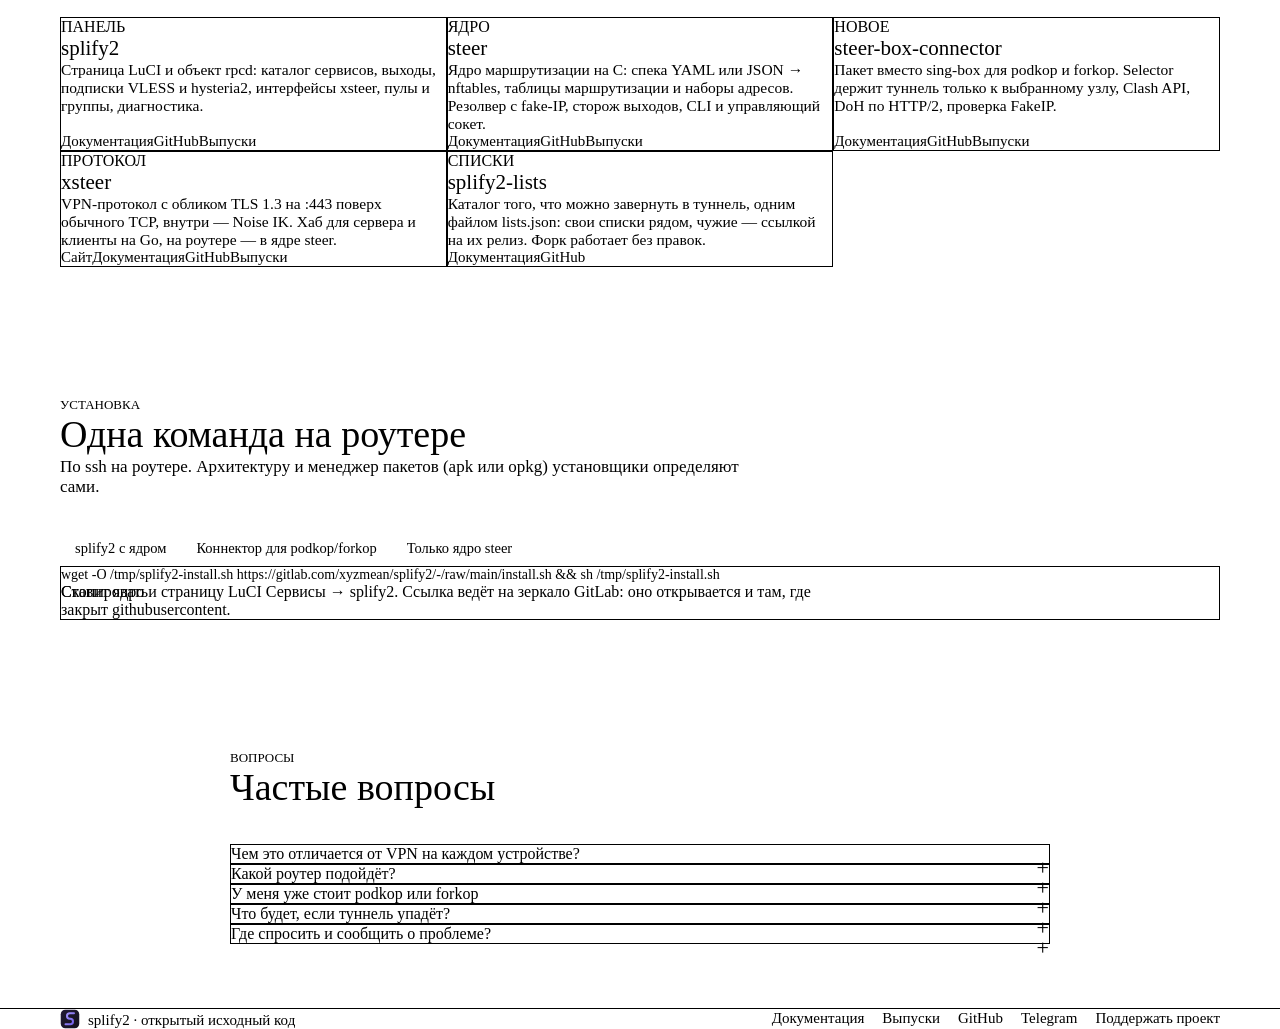
==== commit 9d28f936: "Главная: «более чем на N роутерах» — от 11 роутеров, карта по ширине контента Committed-by: agy-cli " ====
--- a/index.html
+++ b/index.html
@@ -96,11 +96,13 @@
 </div></section>
 
 <section id="map" class="map" hidden>
-  <div class="wrap"><h2 class="live" id="live"></h2></div>
-  <div class="map-wide"><div class="map-card an-glass" id="map-card" hidden>
-    <svg id="ru-map" role="img" aria-label="Карта России: города, где работает splify2"></svg>
-    <div class="map-tip" id="map-tip" hidden></div>
-  </div></div>
+  <div class="wrap">
+    <h2 class="live" id="live"></h2>
+    <div class="map-card an-glass" id="map-card" hidden>
+      <svg id="ru-map" role="img" aria-label="Карта России: города, где работает splify2"></svg>
+      <div class="map-tip" id="map-tip" hidden></div>
+    </div>
+  </div>
 </section>
 
 <section id="features" class="features"><div class="wrap">
--- a/assets/site.css
+++ b/assets/site.css
@@ -53,8 +53,8 @@
    Пятна .an-backdrop растянуты на элемент: на длинной странице это три пятна на весь документ, и
    под карточками ниже первого экрана размывать нечего. Здесь те же пятна (--an-glass-spot-*) на
    базе --an-glass-base — плиткой 2400 px по вертикали, по две группы на плитку; каждое пятно гаснет
-   внутри плитки, швов нет. Цвет базы и запасная сплошная страница при
-   prefers-reduced-transparency — из самой .an-backdrop. */
+   внутри плитки, швов нет. Цвет базы — из самой .an-backdrop; prefers-reduced-transparency стекло
+   не выключает (как и в Andromeda, ui/andromeda/tokens/glass.css). */
 body.an-backdrop {
   background-image:
     radial-gradient(ellipse 70% 15% at 90% 12%, var(--an-glass-spot-1), transparent 72%),
@@ -65,7 +65,6 @@
     radial-gradient(ellipse 60% 15% at 94% 88%, var(--an-glass-spot-2), transparent 72%);
   background-size: 100% 2400px; background-repeat: repeat-y;
 }
-@media (prefers-reduced-transparency: reduce) { body.an-backdrop { background-image: none; } }
 .wrap { max-width: 1160px; margin: 0 auto; padding: 0 var(--an-space-8); }
 
 /* ---- шапка: стекло хрома Andromeda (класс an-glass-chrome в разметке) ---- */
--- a/assets/home.css
+++ b/assets/home.css
@@ -148,8 +148,6 @@
 /* Карта России: контур — assets/ru-map.json (tools/ru_map.py), города — из сводки откликов. */
 .map[hidden], .map-card[hidden] { display: none; }
 .map .live { font-size: clamp(27px, 3.6vw, 38px); line-height: 1.15; letter-spacing: var(--an-tracking-verdict); margin: 0 0 var(--an-space-9); }
-/* Карта шире колонки текста: почти во всю ширину окна, до 1720 px. */
-.map-wide { max-width: 1720px; margin: 0 auto; padding: 0 var(--an-space-8); }
 .map-card { position: relative; border-width: 1px; border-style: solid; border-radius: var(--an-radius-card); padding: clamp(10px, 2.2vw, 36px); }
 #ru-map { display: block; width: 100%; height: auto; overflow: visible; }
 /* Прозрачность — у группы, а не у заливки: куски контура на 180-м меридиане перекрываются, и
@@ -166,4 +164,3 @@
   padding: 6px 12px; border-radius: var(--an-radius-control); font-size: 14px; font-weight: var(--an-weight-medium);
   background: var(--an-surface-card); color: var(--an-text); border: 1px solid var(--an-border); box-shadow: var(--an-glass-shadow); }
 .map-tip[hidden] { display: none; }
-@media (max-width: 560px) { .map-wide { padding: 0 var(--an-space-4); } }
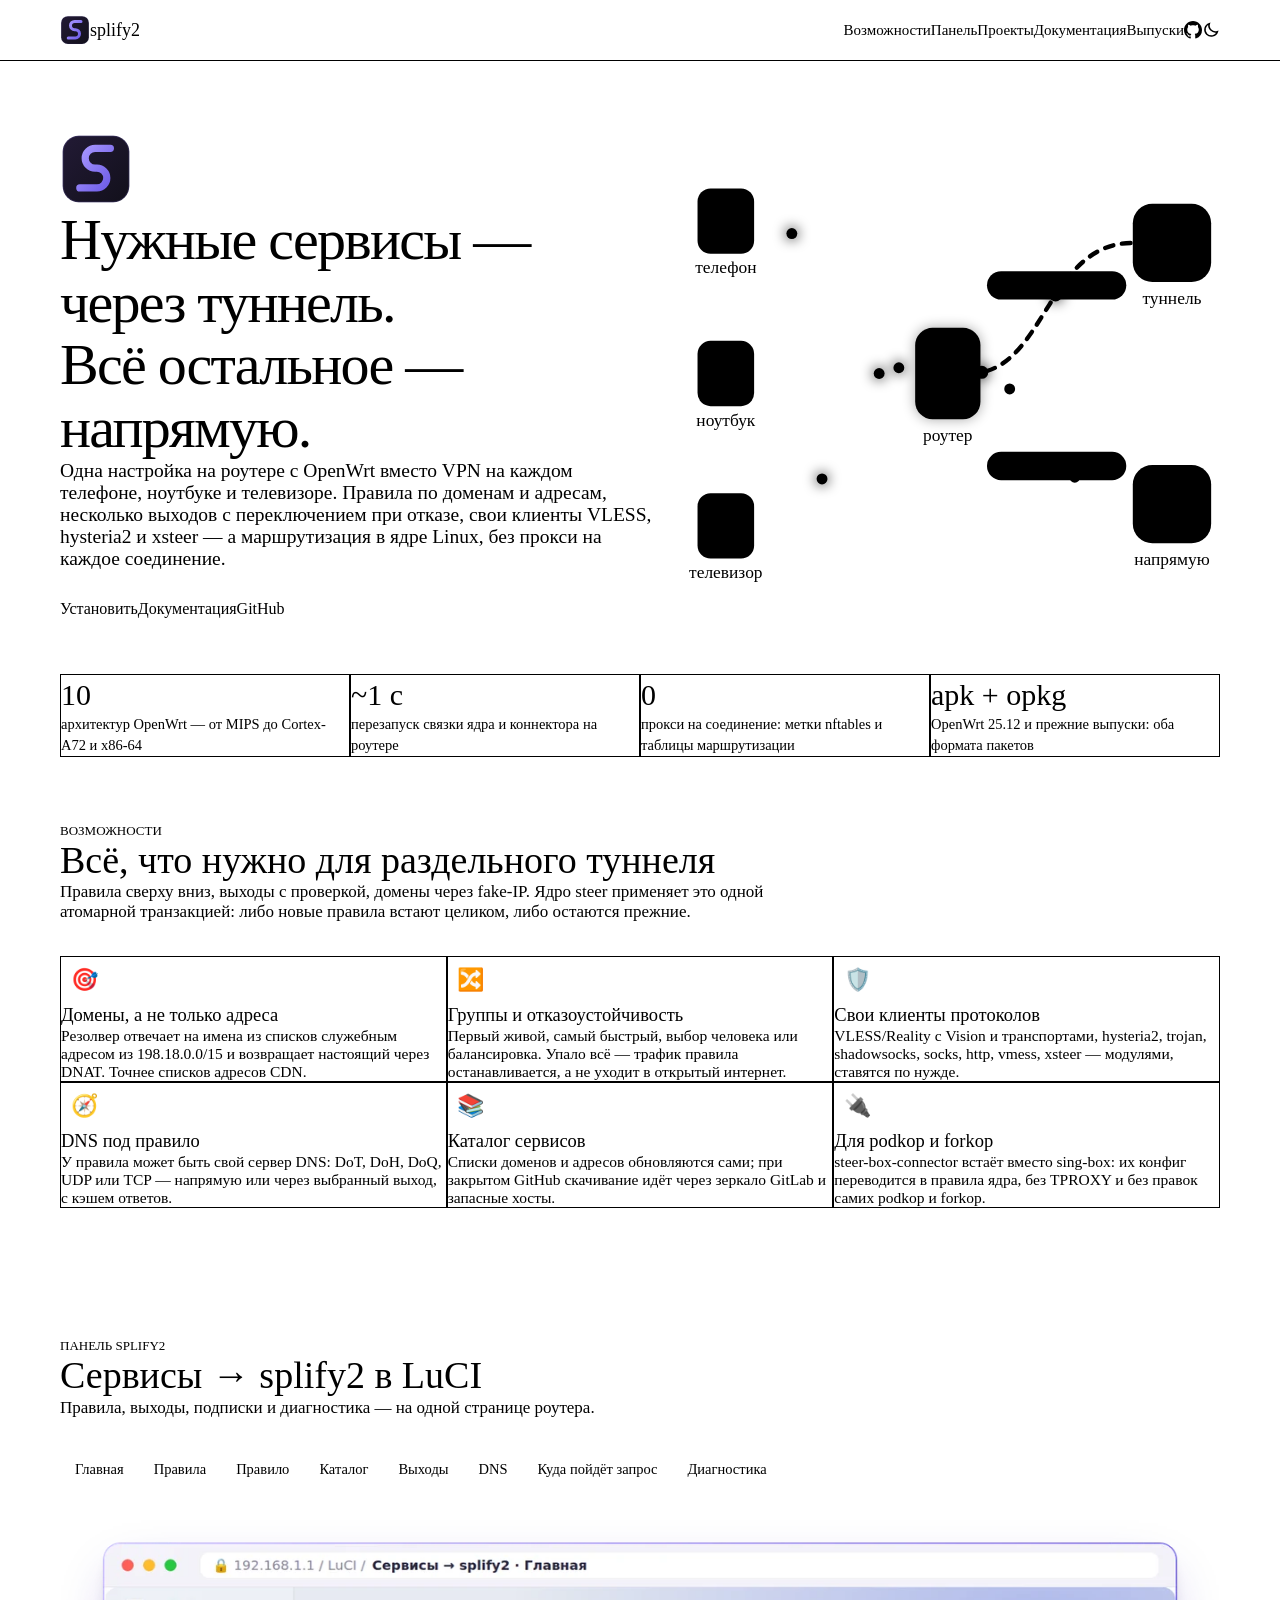
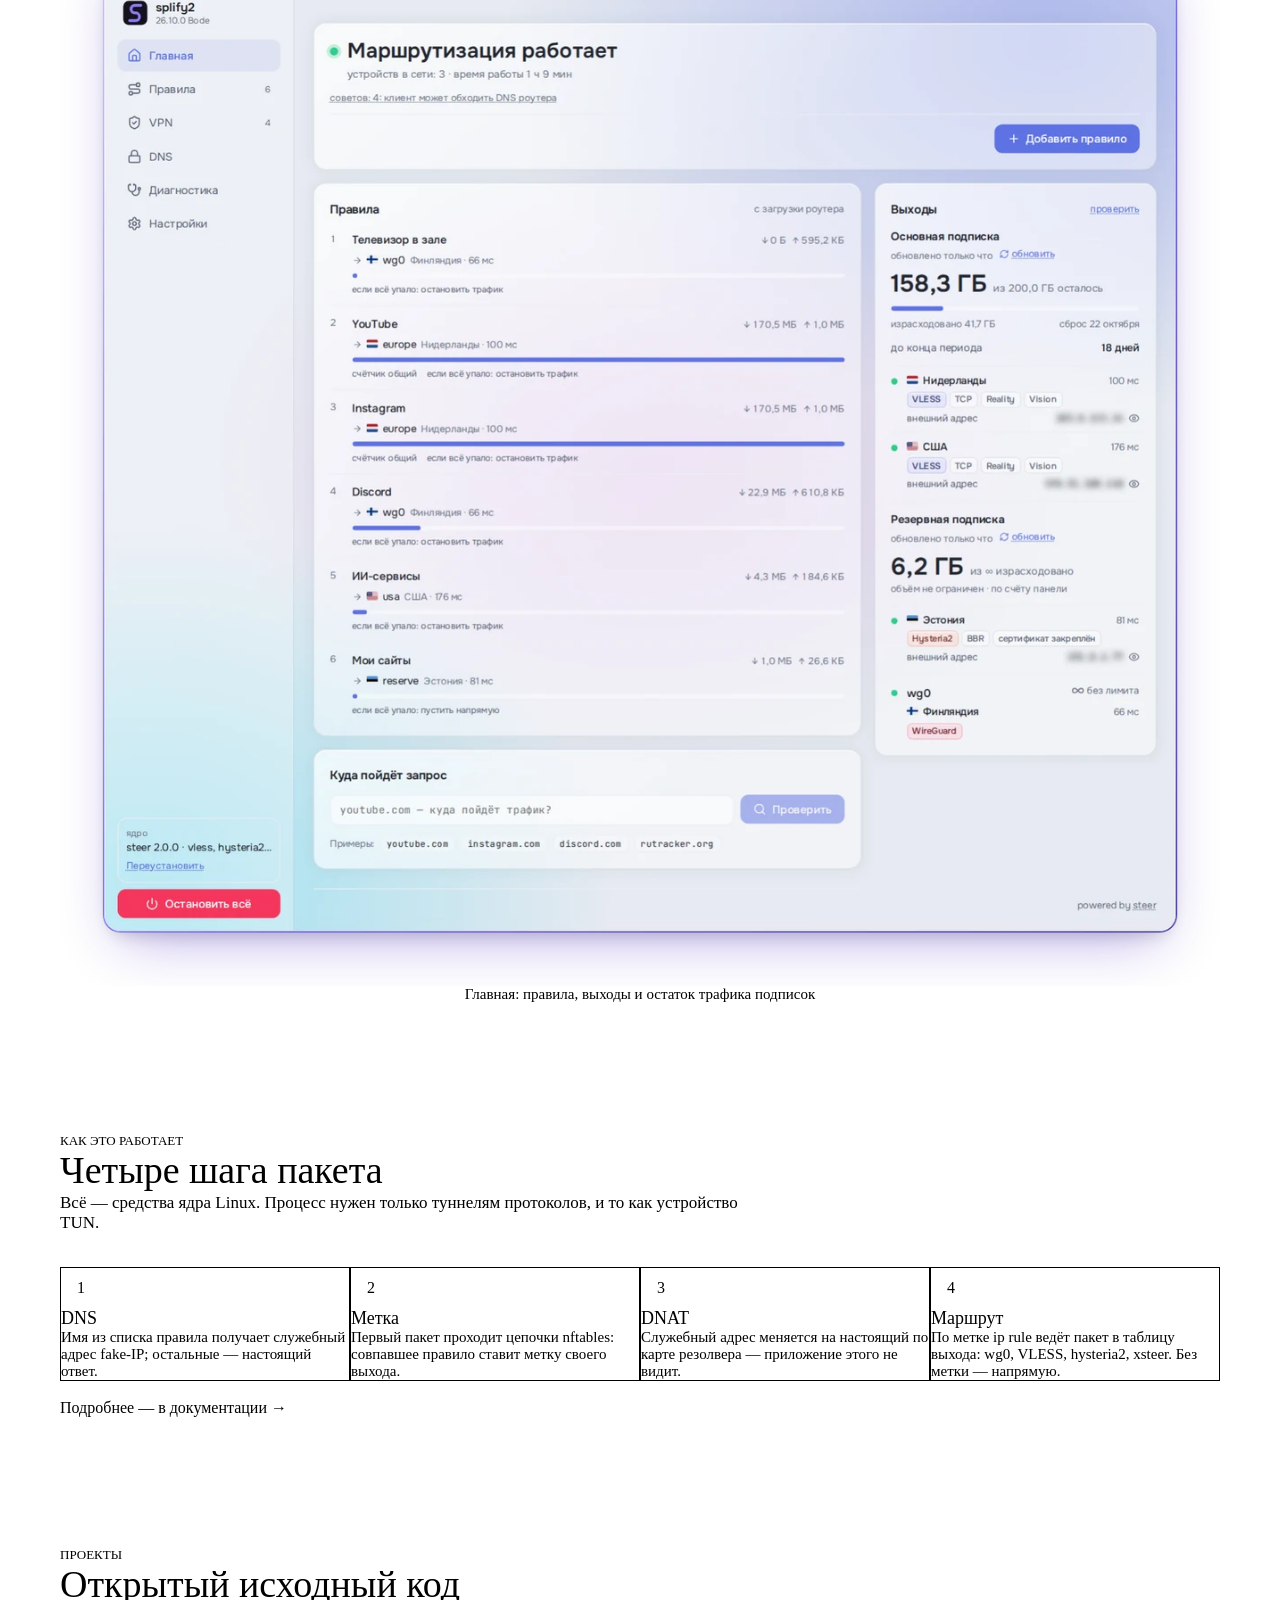
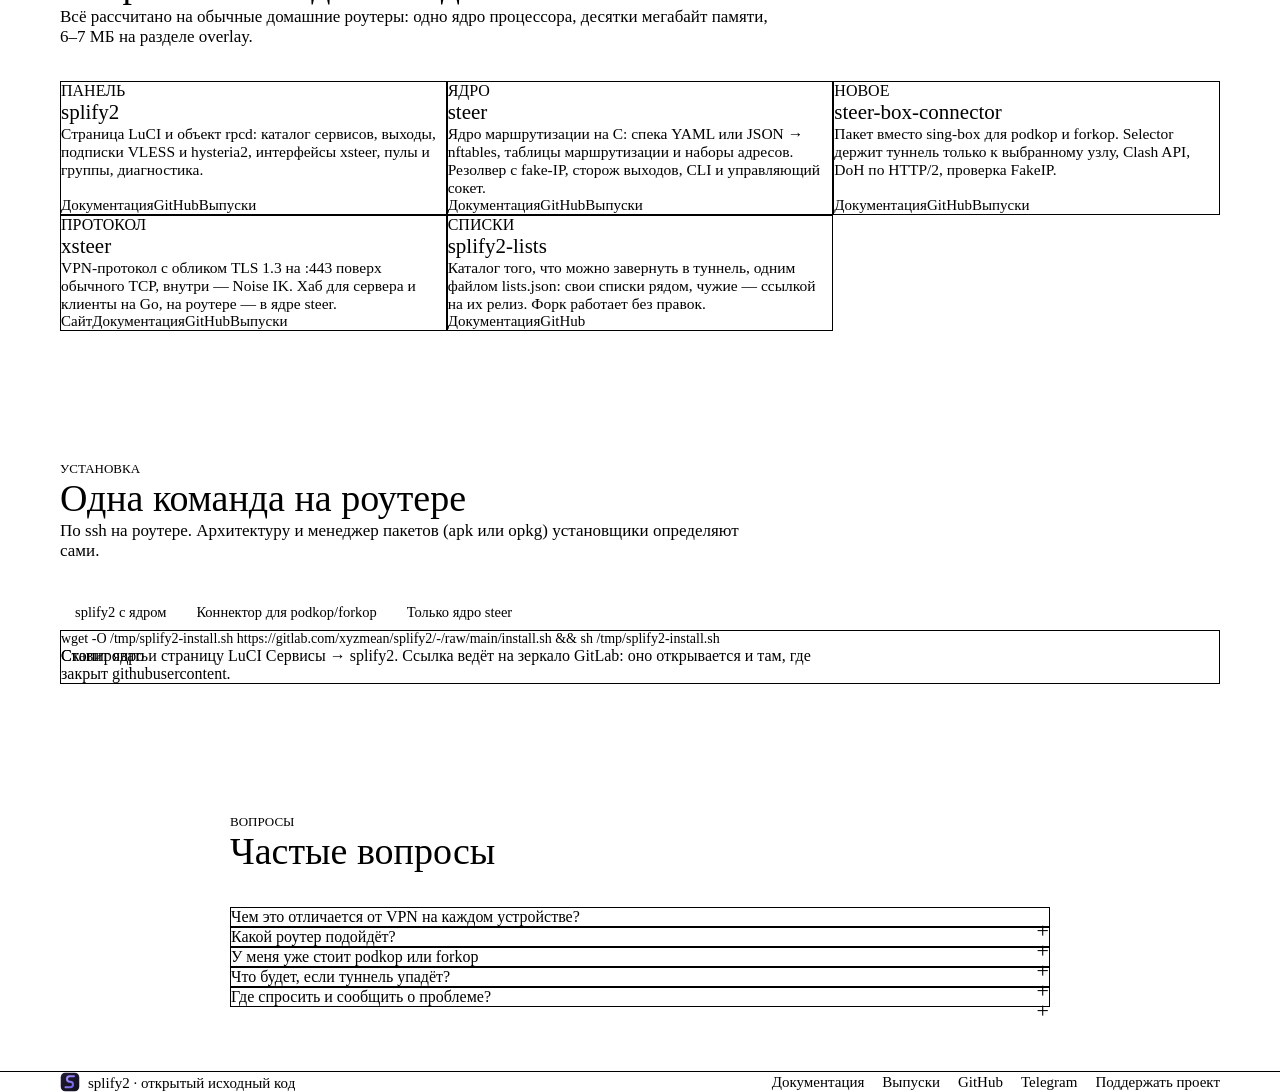
==== commit d6748cc5: "Снимки панели splify2 26.10.0 Bode: главная, правила, правило, каталог, VPN, DNS, диагностика, настр" ====
--- a/index.html
+++ b/index.html
@@ -121,14 +121,16 @@
   <div class="sec-head reveal"><span class="kicker">Панель splify2</span><h2>Сервисы → splify2 в LuCI</h2><p>Правила, выходы, подписки и диагностика — на одной странице роутера.</p></div>
   <div class="tabs reveal" role="tablist">
     <button role="tab" data-shot="home" data-cap="Главная: правила, выходы и остаток трафика подписок" class="on">Главная</button>
+    <button role="tab" data-shot="rules" data-cap="Правила: сверху вниз, побеждает первое совпадение">Правила</button>
     <button role="tab" data-shot="editor" data-cap="Правило: сервисы из каталога, кого касается и куда">Правило</button>
     <button role="tab" data-shot="catalog" data-cap="Каталог: списки сервисов и где они используются">Каталог</button>
-    <button role="tab" data-shot="vpn" data-cap="VPN: свои туннели, подписки VLESS, xsteer и выходы">Выходы</button>
+    <button role="tab" data-shot="vpn" data-cap="VPN: свои туннели, подписки, xsteer и выходы">Выходы</button>
+    <button role="tab" data-shot="dns" data-cap="DNS: серверы из пресетов и как спрашивать имена">DNS</button>
     <button role="tab" data-shot="explain" data-cap="Куда пойдёт запрос: правило и выход для имени">Куда пойдёт запрос</button>
-    <button role="tab" data-shot="diag" data-cap="Диагностика: проверки ядра, выходов и DNS, журнал">Диагностика</button>
+    <button role="tab" data-shot="diag" data-cap="Диагностика: проверки ядра, соединения через выходы, имена, журнал">Диагностика</button>
   </div>
   <div class="framed reveal">
-    <img id="shot-img" src="/assets/img/framed/home-light.webp" alt="Главная страница splify2" width="1300" height="1141">
+    <img id="shot-img" src="/assets/img/framed/home-light.webp" alt="Главная страница splify2" width="1300" height="1212">
     <p class="cap" id="shot-cap">Главная: правила, выходы и остаток трафика подписок</p>
   </div>
 </div></section>
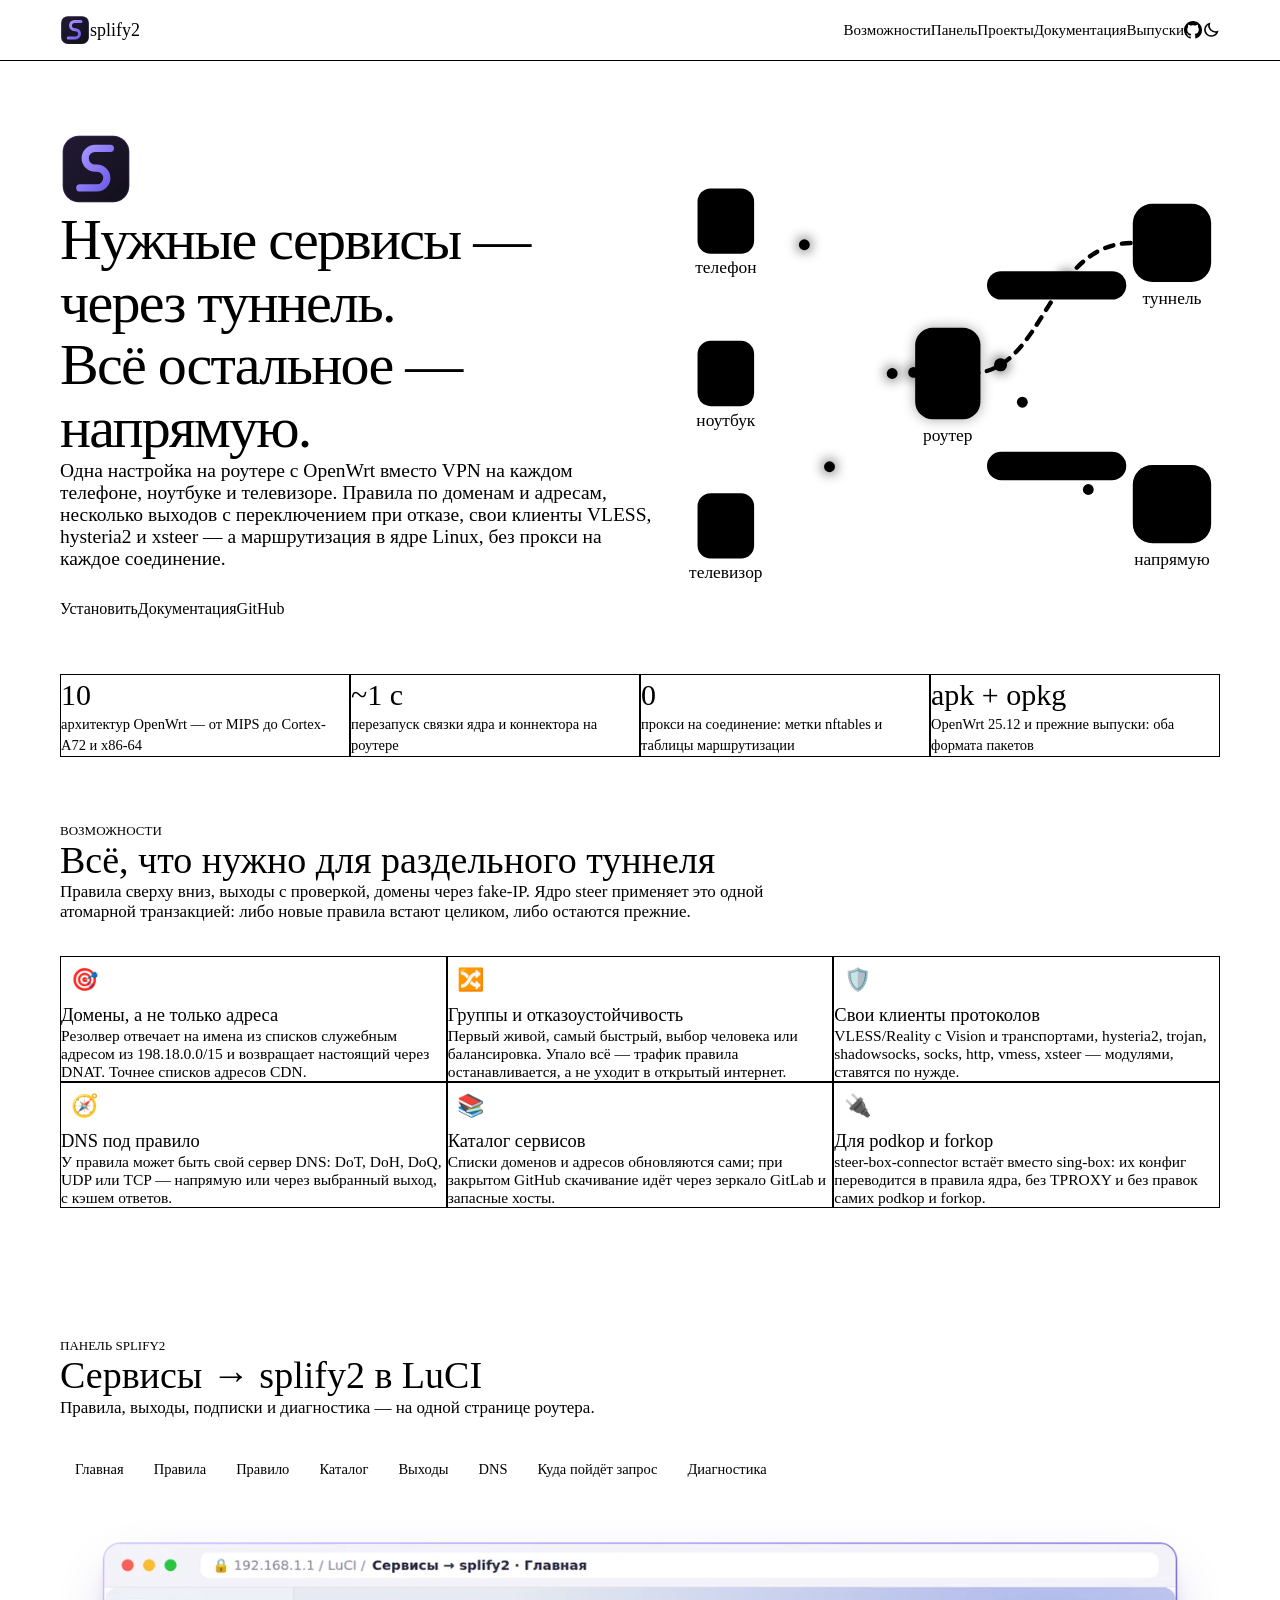
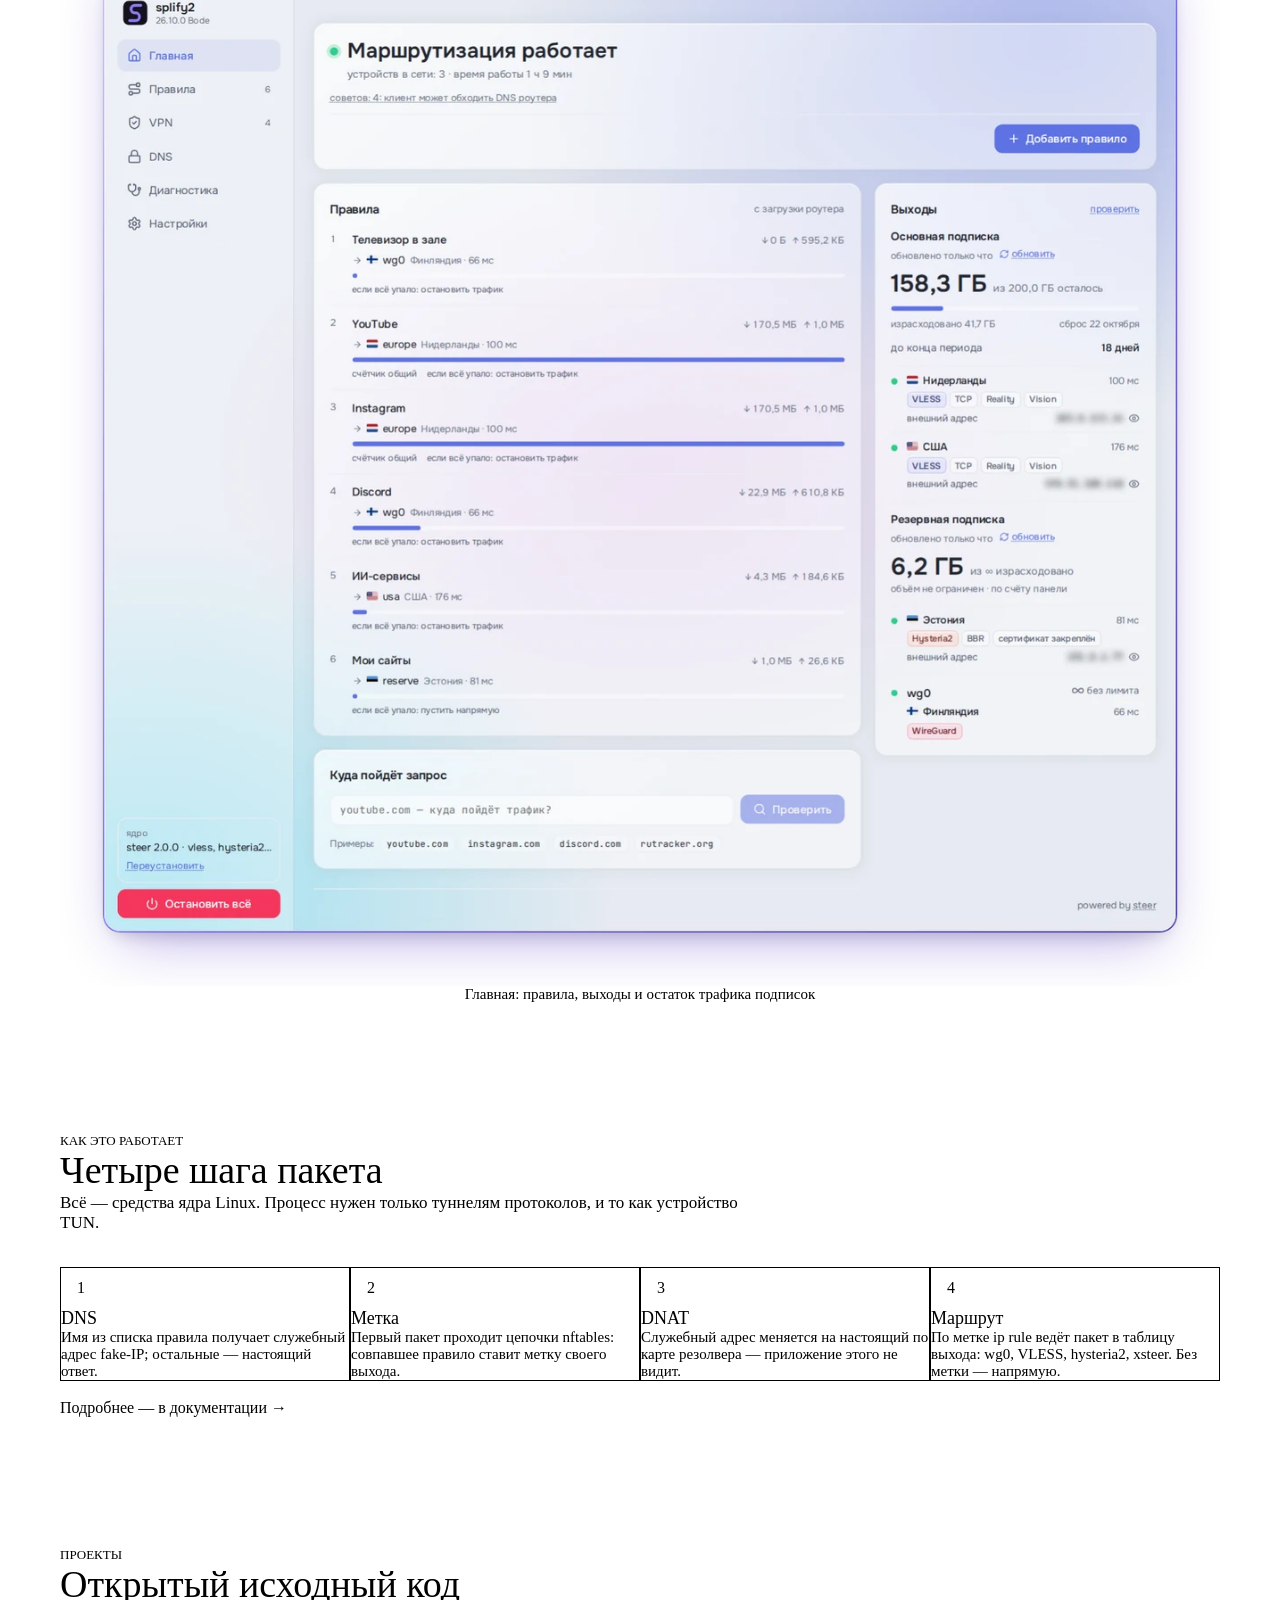
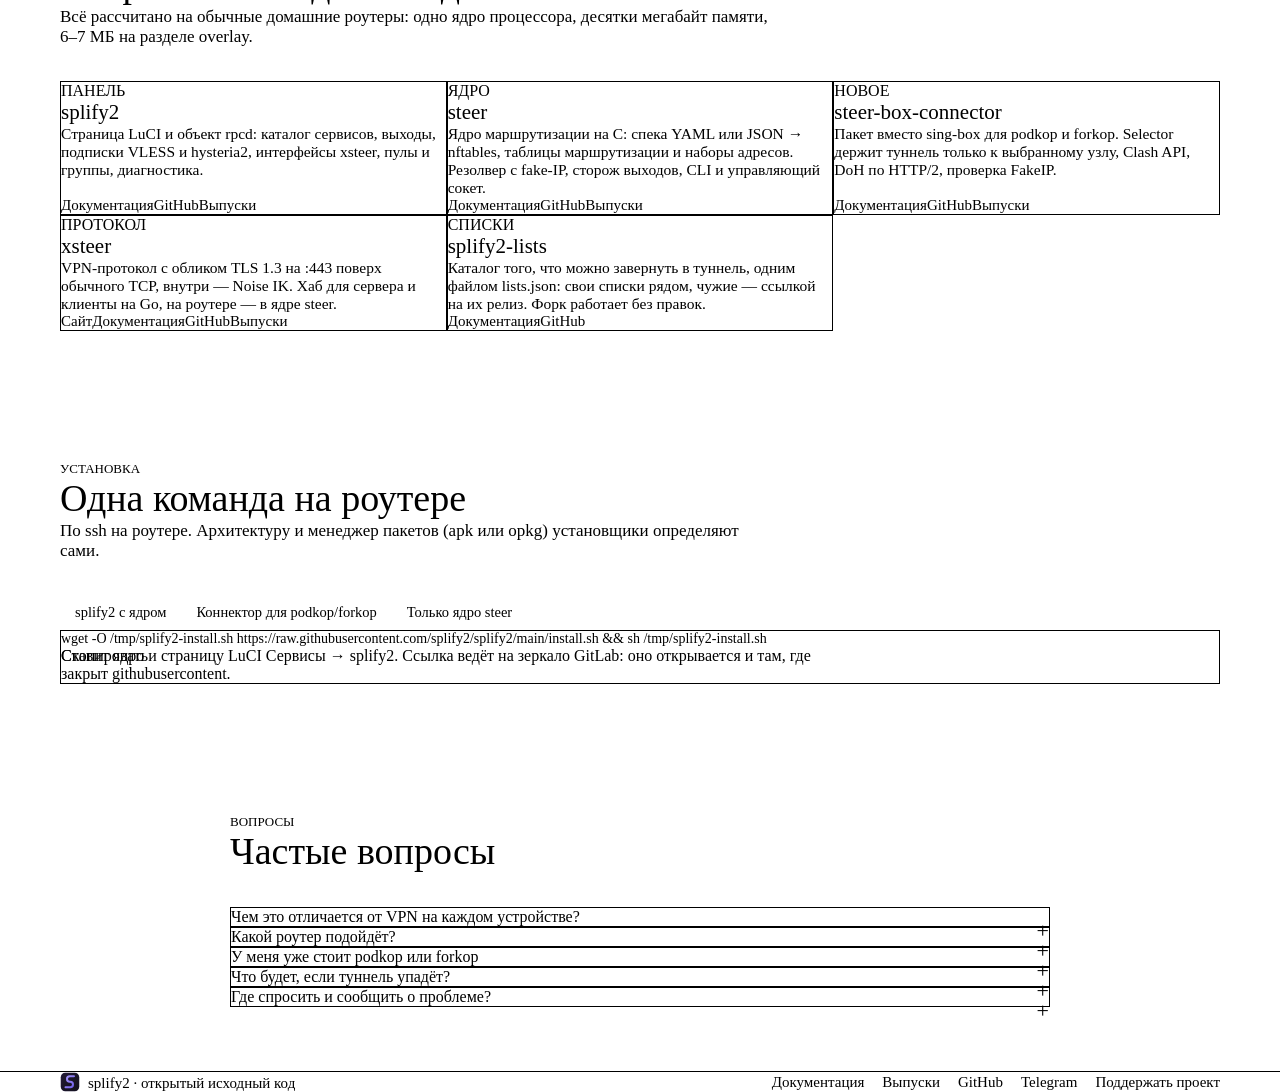
==== commit def515dc: "Главная: команда установки — с GitHub (сценарий на зеркале GitLab — прежней линии и с ядром 2.1 не с" ====
--- a/index.html
+++ b/index.html
@@ -166,7 +166,7 @@
   </div>
   <div class="ipanes an-glass reveal">
     <div class="ipane on" id="i1">
-      <div class="code"><pre><code>wget -O /tmp/splify2-install.sh https://gitlab.com/xyzmean/splify2/-/raw/main/install.sh &amp;&amp; sh /tmp/splify2-install.sh</code></pre><button class="cp">Скопировать</button></div>
+      <div class="code"><pre><code>wget -O /tmp/splify2-install.sh https://raw.githubusercontent.com/splify2/splify2/main/install.sh &amp;&amp; sh /tmp/splify2-install.sh</code></pre><button class="cp">Скопировать</button></div>
       <p>Ставит ядро и страницу LuCI <b>Сервисы → splify2</b>. Ссылка ведёт на зеркало GitLab: оно открывается и там, где закрыт githubusercontent.</p>
     </div>
     <div class="ipane" id="i2">
